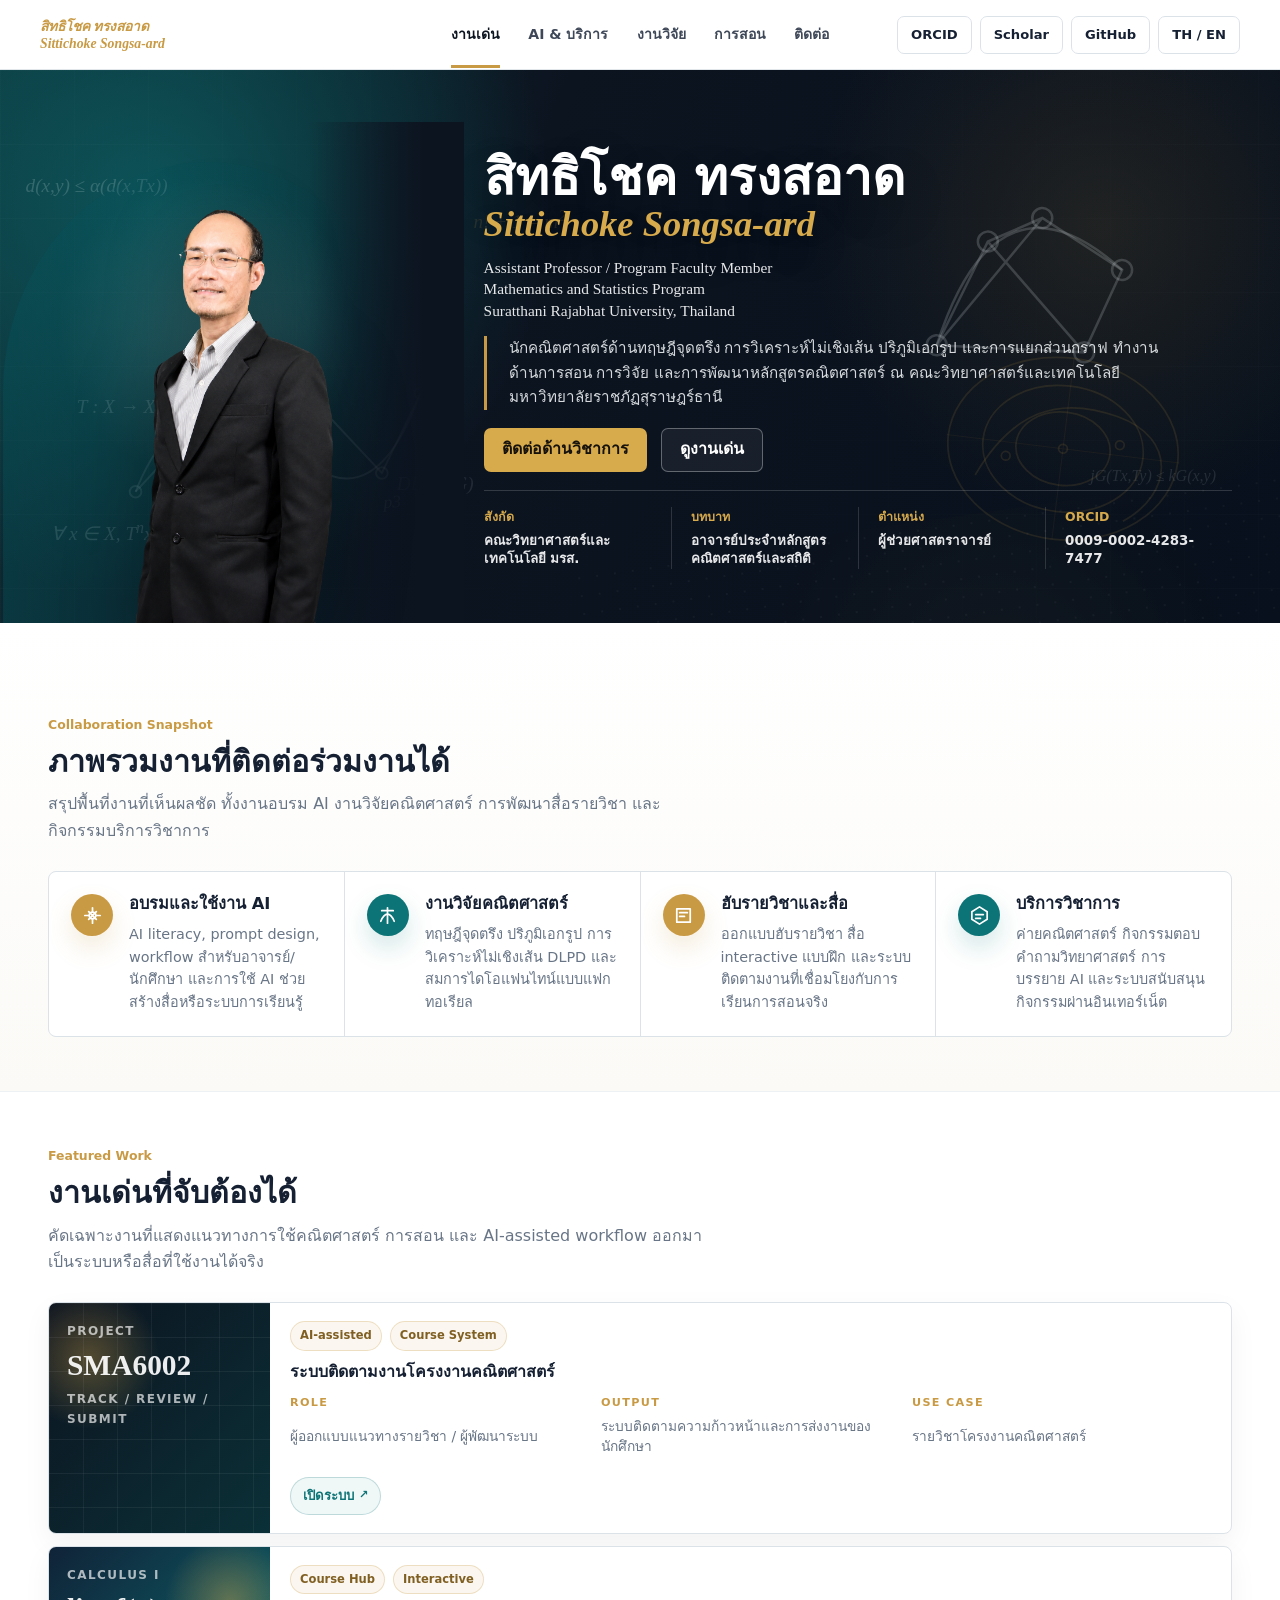
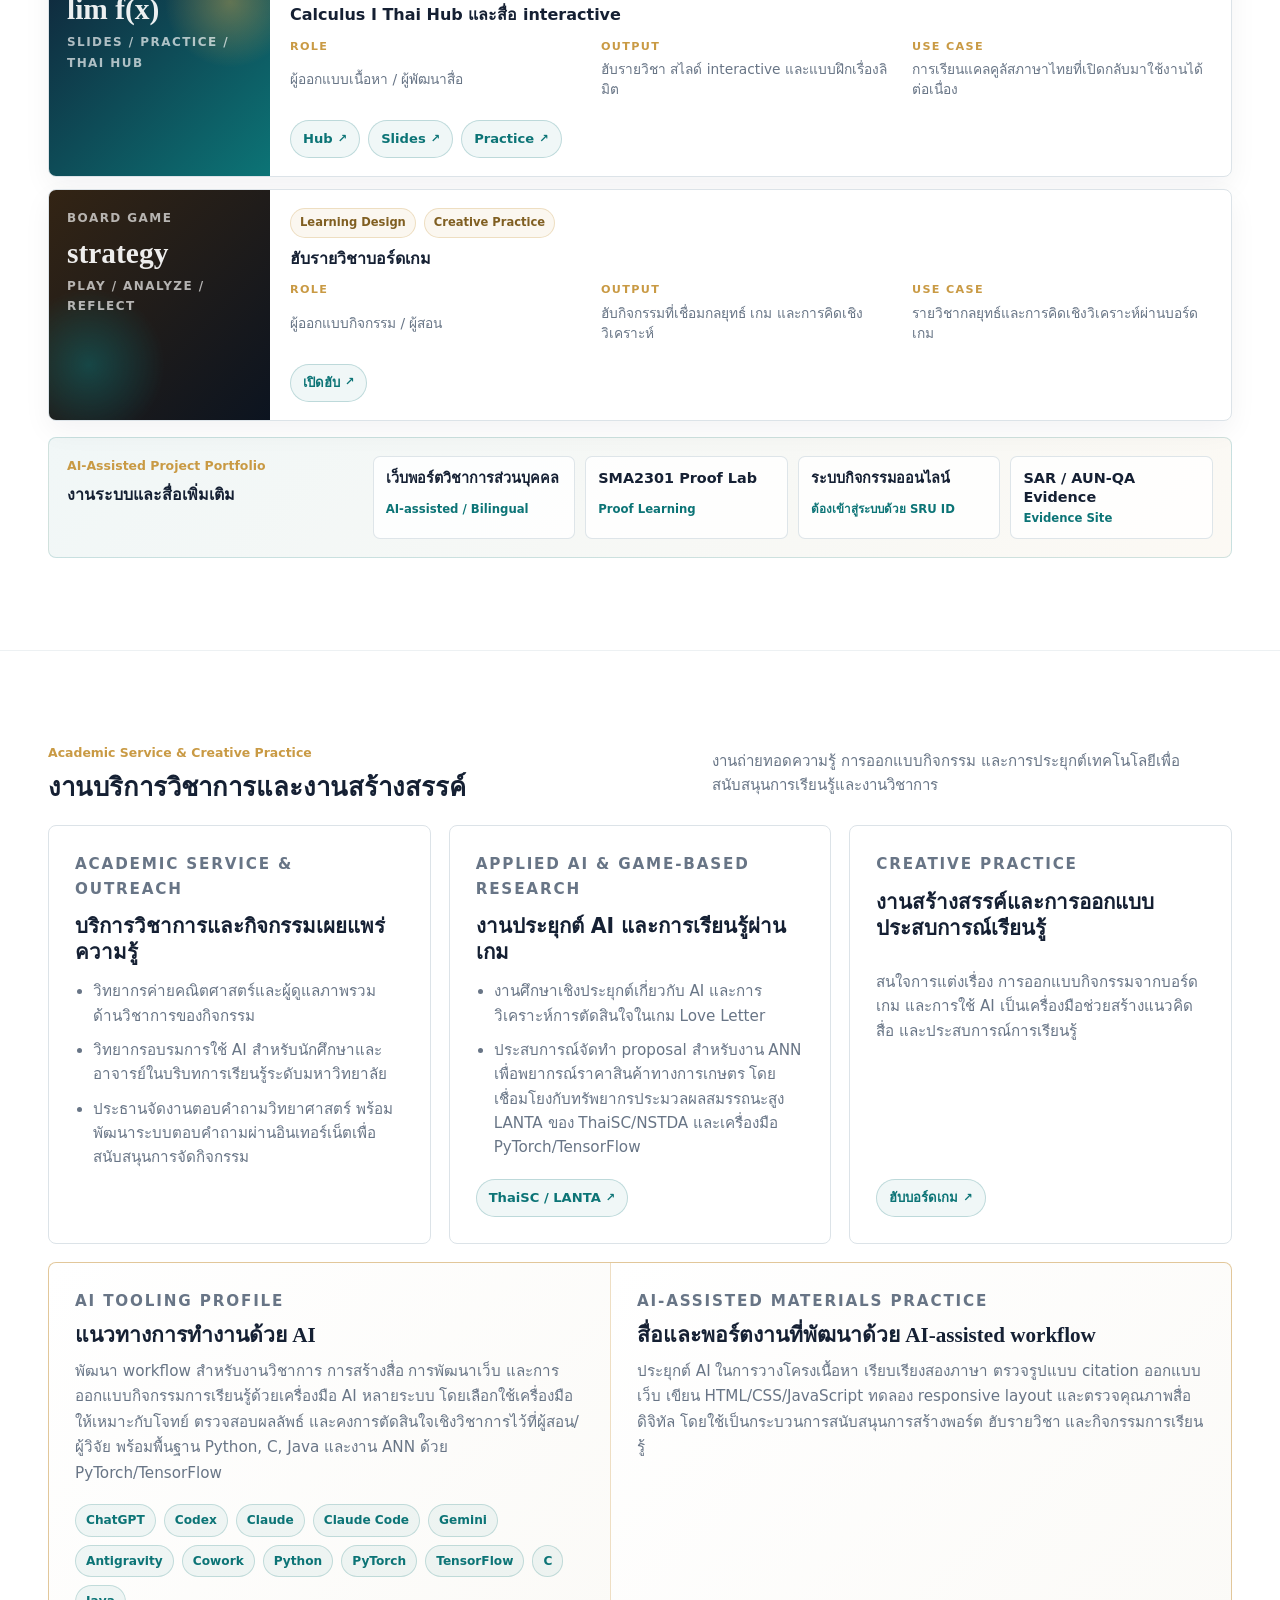
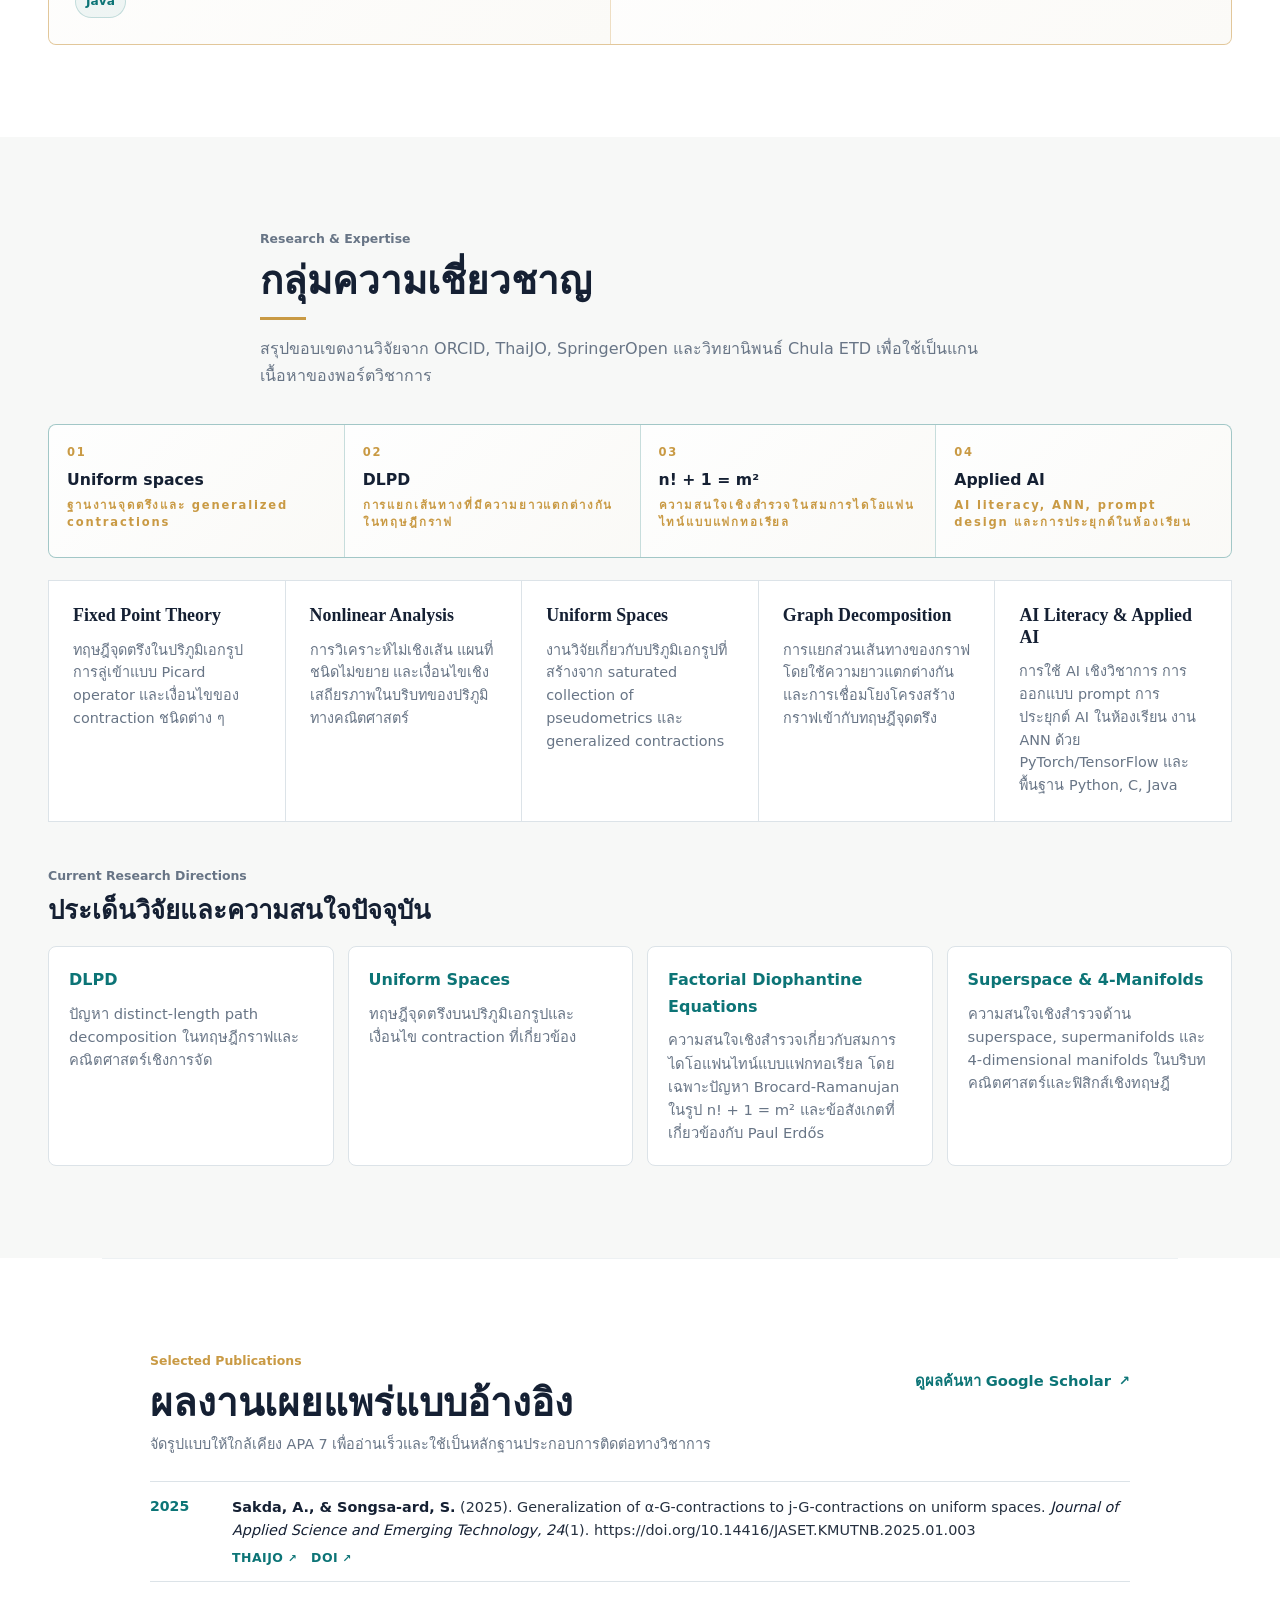
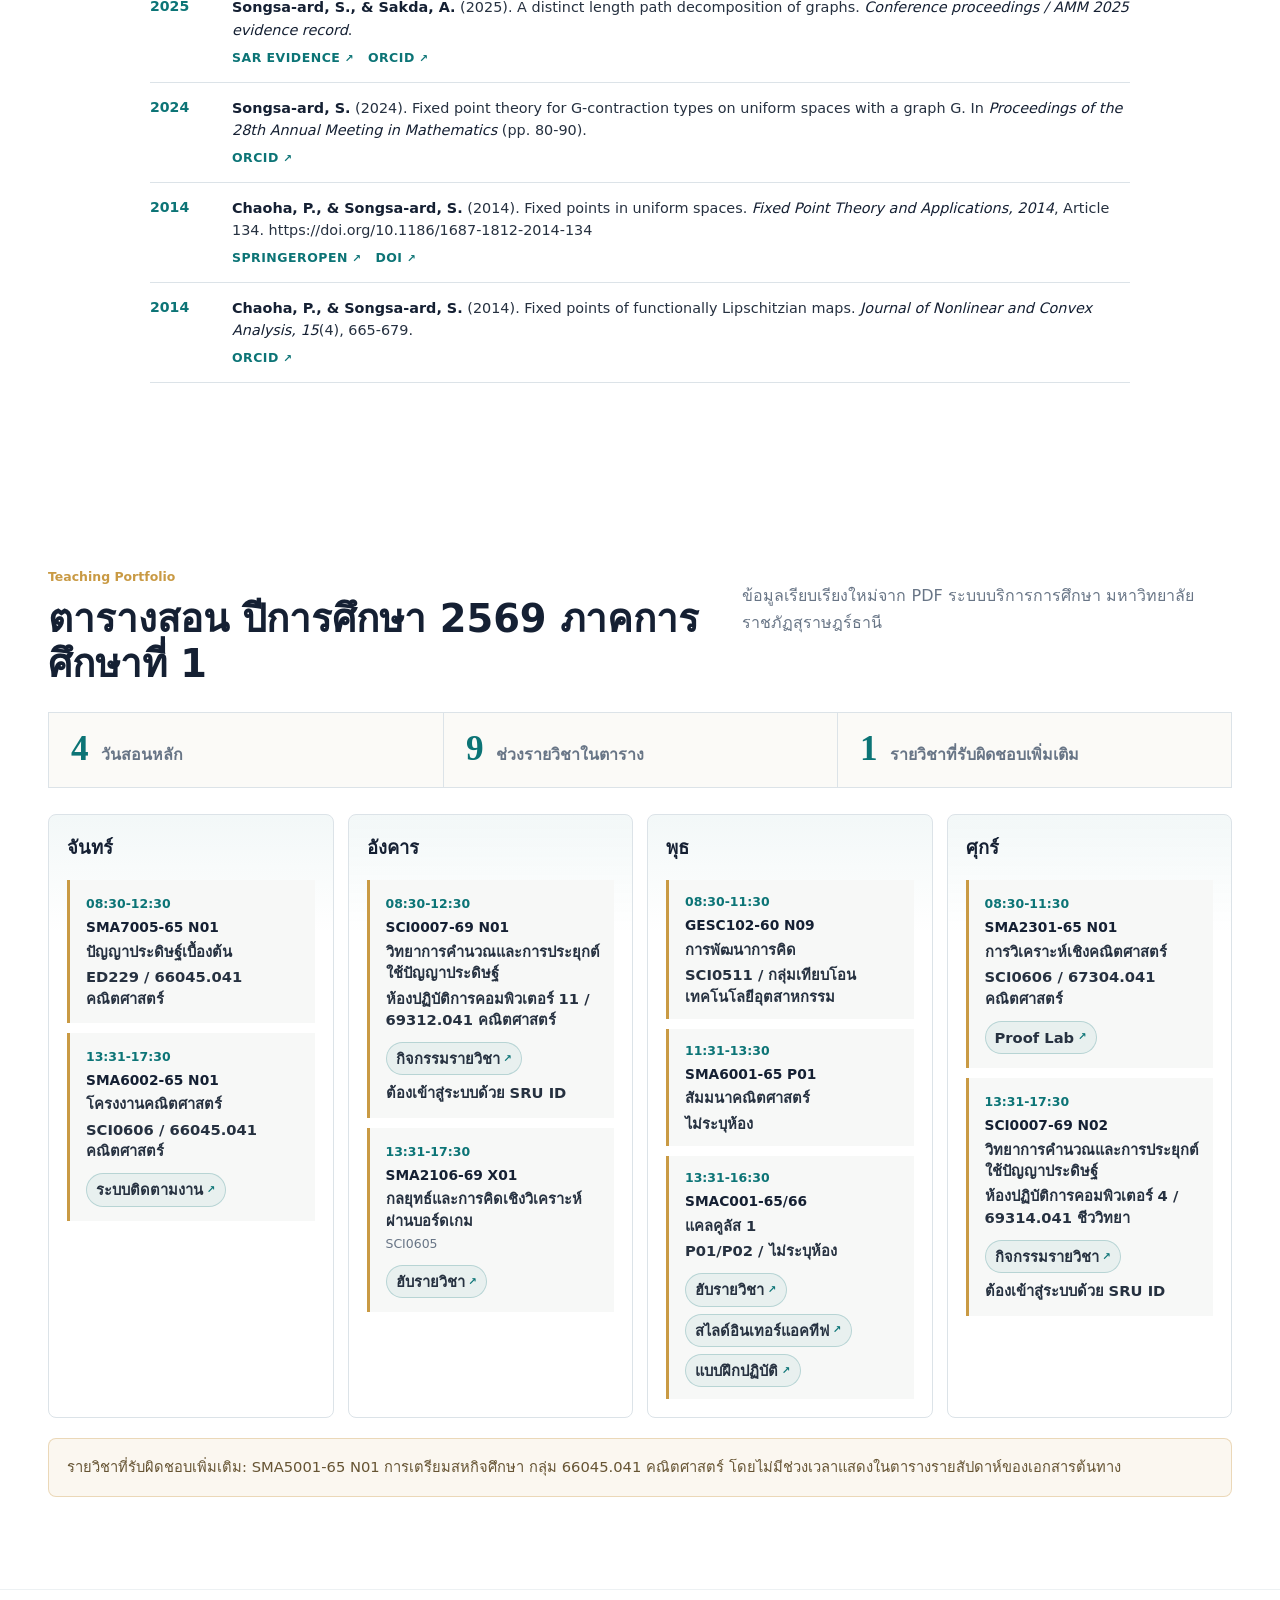
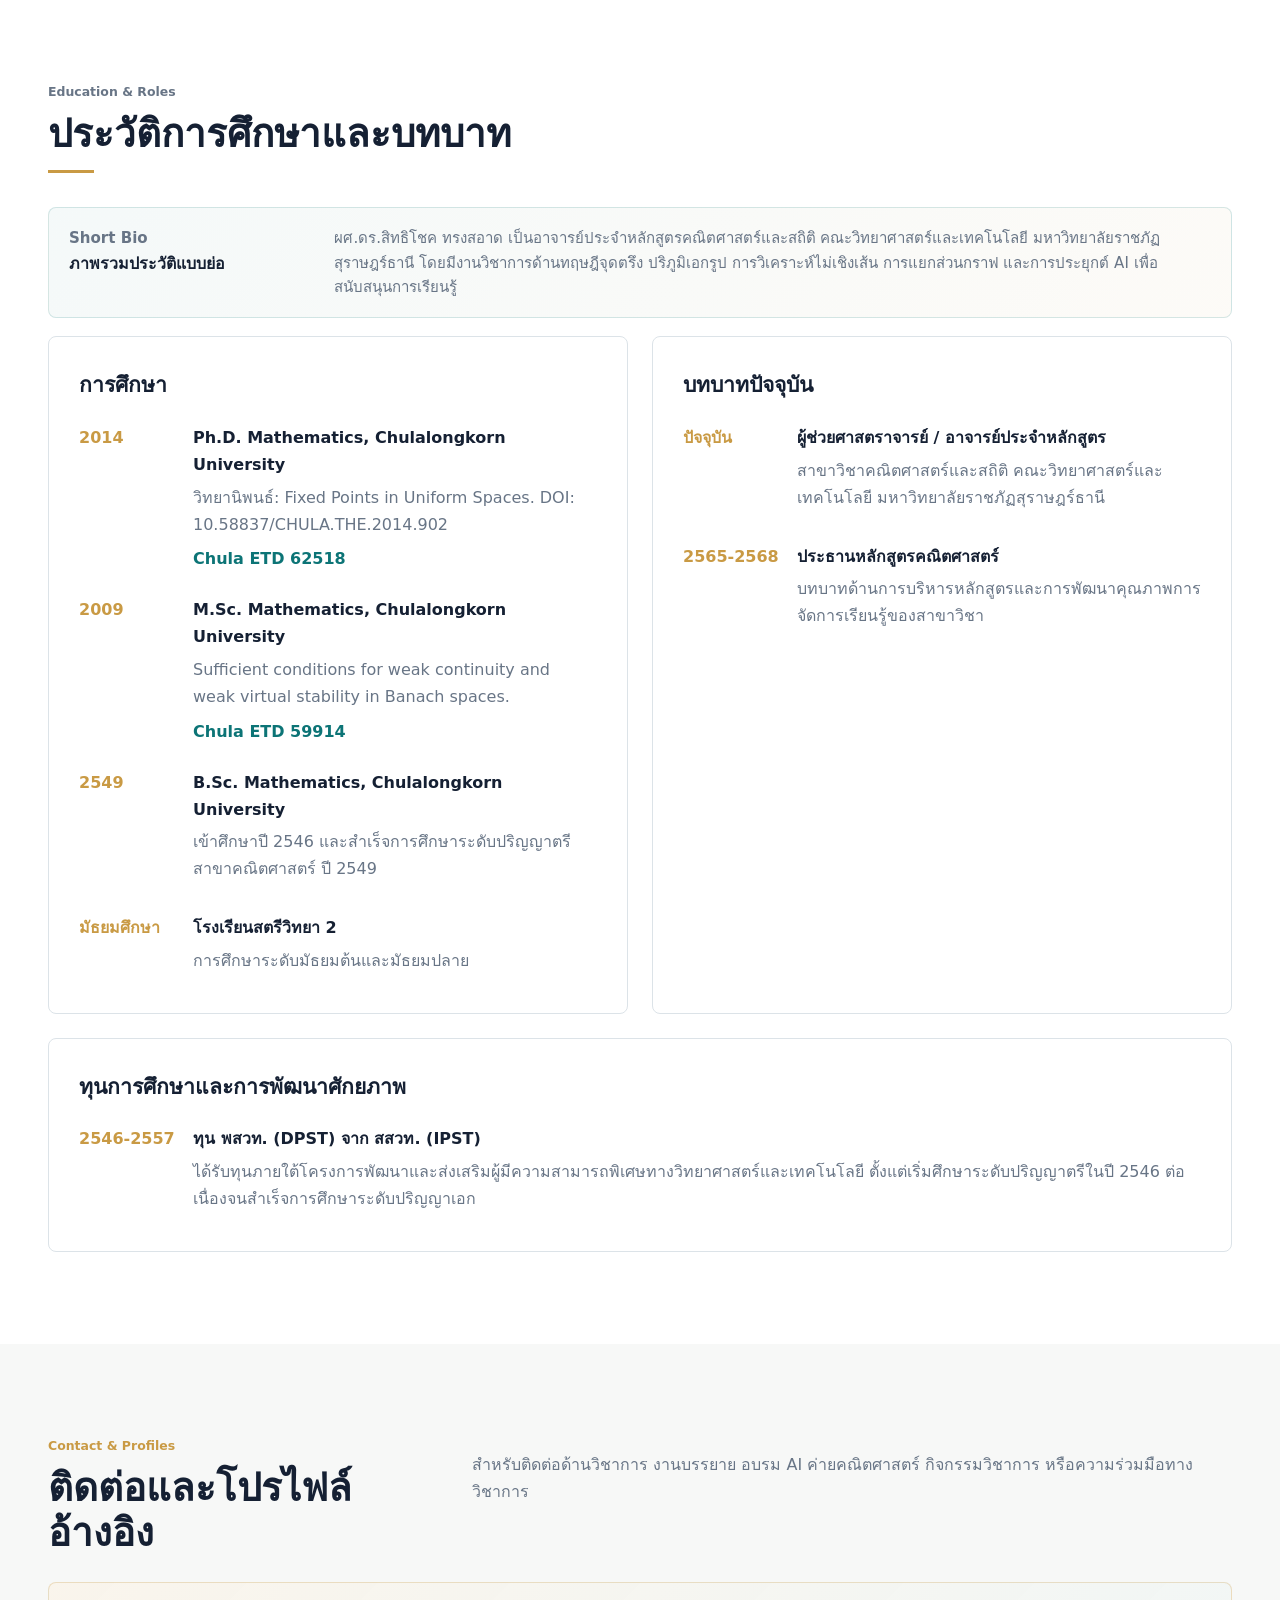
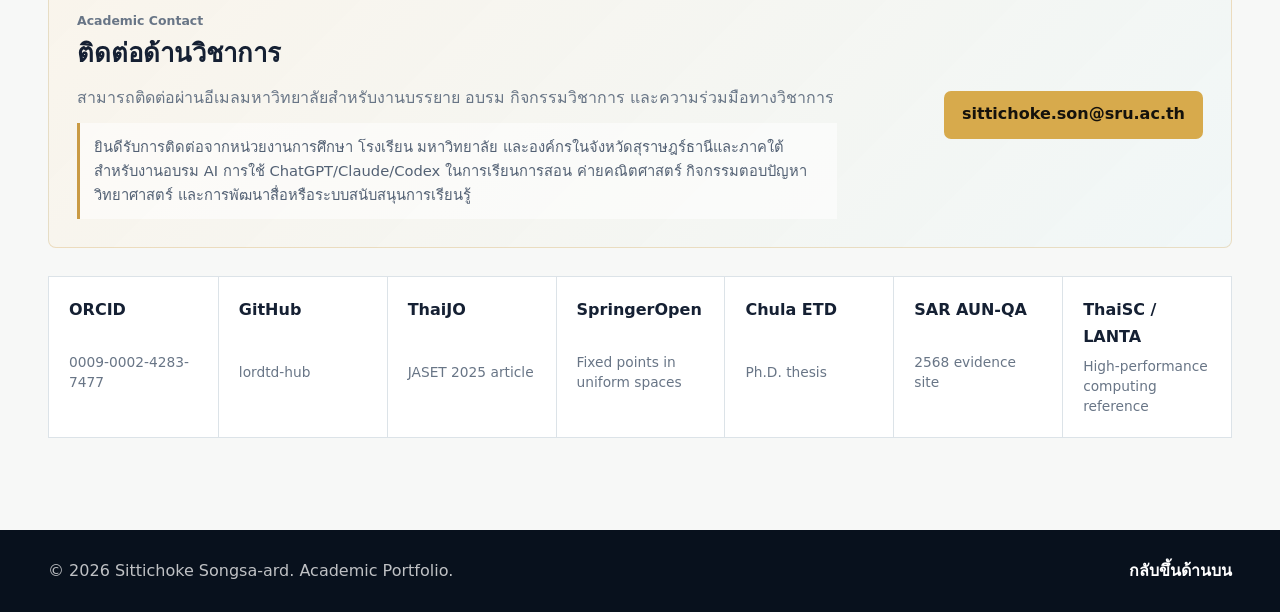
==== index.html @ ffbc4580 "Publish Sittichoke academic portfolio" ====
<!doctype html>
<html lang="th">
  <head>
    <meta charset="utf-8" />
    <meta name="viewport" content="width=device-width, initial-scale=1" />
    <title>สิทธิโชค ทรงสอาด | Sittichoke Songsa-ard</title>
    <meta
      name="description"
      content="Academic Portfolio ของ ผศ.ดร.สิทธิโชค ทรงสอาด / Sittichoke Songsa-ard รวมงานวิจัย การสอน งานบริการวิชาการ อบรม AI ค่ายคณิตศาสตร์ และระบบสื่อการเรียนรู้ในสุราษฎร์ธานีและภาคใต้"
    />
    <meta
      name="keywords"
      content="สิทธิโชค ทรงสอาด, Sittichoke Songsa-ard, สุราษฎร์ธานี, Surat Thani, อบรม AI สุราษฎร์ธานี, วิทยากร AI, ค่ายคณิตศาสตร์, mathematics camp, academic workshop, fixed point theory, graph theory, SRU"
    />
    <meta name="author" content="Sittichoke Songsa-ard" />
    <meta name="robots" content="index, follow, max-image-preview:large" />
    <link rel="canonical" href="https://lordtd-hub.github.io/sittichoke-songsa-ard/" />
    <link rel="sitemap" type="application/xml" href="https://lordtd-hub.github.io/sittichoke-songsa-ard/sitemap.xml" />
    <meta property="og:type" content="profile" />
    <meta property="og:locale" content="th_TH" />
    <meta property="og:site_name" content="Sittichoke Songsa-ard Academic Portfolio" />
    <meta property="og:title" content="สิทธิโชค ทรงสอาด | Sittichoke Songsa-ard" />
    <meta
      property="og:description"
      content="ผลงานวิจัย การสอน งานบริการวิชาการ อบรม AI ค่ายคณิตศาสตร์ และระบบสื่อการเรียนรู้ในสุราษฎร์ธานีและภาคใต้"
    />
    <meta property="og:url" content="https://lordtd-hub.github.io/sittichoke-songsa-ard/" />
    <meta property="og:image" content="https://lordtd-hub.github.io/sittichoke-songsa-ard/assets/sittichoke-songsa-ard-ai-hero-final.png" />
    <meta name="twitter:card" content="summary_large_image" />
    <meta name="twitter:title" content="สิทธิโชค ทรงสอาด | Sittichoke Songsa-ard" />
    <meta
      name="twitter:description"
      content="Academic portfolio for research, teaching, AI workshops, mathematics camps, and academic collaboration in Surat Thani and Southern Thailand."
    />
    <meta name="twitter:image" content="https://lordtd-hub.github.io/sittichoke-songsa-ard/assets/sittichoke-songsa-ard-ai-hero-final.png" />
    <script type="application/ld+json">
      {
        "@context": "https://schema.org",
        "@graph": [
          {
            "@type": "WebSite",
            "@id": "https://lordtd-hub.github.io/sittichoke-songsa-ard/#website",
            "url": "https://lordtd-hub.github.io/sittichoke-songsa-ard/",
            "name": "Sittichoke Songsa-ard Academic Portfolio",
            "inLanguage": ["th", "en"],
            "publisher": {
              "@id": "https://lordtd-hub.github.io/sittichoke-songsa-ard/#person"
            }
          },
          {
            "@type": "ProfilePage",
            "@id": "https://lordtd-hub.github.io/sittichoke-songsa-ard/#profile-page",
            "url": "https://lordtd-hub.github.io/sittichoke-songsa-ard/",
            "name": "สิทธิโชค ทรงสอาด | Sittichoke Songsa-ard",
            "inLanguage": ["th", "en"],
            "mainEntity": {
              "@id": "https://lordtd-hub.github.io/sittichoke-songsa-ard/#person"
            }
          },
          {
            "@type": "Person",
            "@id": "https://lordtd-hub.github.io/sittichoke-songsa-ard/#person",
            "name": "Sittichoke Songsa-ard",
            "alternateName": ["สิทธิโชค ทรงสอาด", "Sittichoke Songsaard"],
            "honorificPrefix": "Asst. Prof. Dr.",
            "jobTitle": "Assistant Professor",
            "email": "mailto:sittichoke.son@sru.ac.th",
            "image": "https://lordtd-hub.github.io/sittichoke-songsa-ard/assets/sittichoke-songsa-ard-ai-hero-final.png",
            "url": "https://lordtd-hub.github.io/sittichoke-songsa-ard/",
            "sameAs": [
              "https://orcid.org/0009-0002-4283-7477",
              "https://github.com/lordtd-hub/",
              "https://scholar.google.com/scholar?q=Sittichoke+Songsa-ard"
            ],
            "worksFor": {
              "@type": "CollegeOrUniversity",
              "name": "Suratthani Rajabhat University",
              "url": "https://www.sru.ac.th/",
              "address": {
                "@type": "PostalAddress",
                "addressLocality": "Surat Thani",
                "addressCountry": "TH"
              }
            },
            "affiliation": {
              "@type": "Organization",
              "name": "Mathematics and Statistics Program, Faculty of Science and Technology, Suratthani Rajabhat University"
            },
            "address": {
              "@type": "PostalAddress",
              "addressLocality": "Surat Thani",
              "addressRegion": "Surat Thani",
              "addressCountry": "TH"
            },
            "areaServed": [
              {
                "@type": "AdministrativeArea",
                "name": "Surat Thani"
              },
              {
                "@type": "AdministrativeArea",
                "name": "Southern Thailand"
              }
            ],
            "knowsAbout": [
              "Fixed point theory",
              "Uniform spaces",
              "Graph theory",
              "Distinct length path decomposition",
              "Artificial intelligence workshops",
              "Prompt engineering",
              "Mathematics education",
              "Board-game-based learning"
            ],
            "makesOffer": [
              {
                "@type": "Offer",
                "itemOffered": {
                  "@id": "https://lordtd-hub.github.io/sittichoke-songsa-ard/#ai-workshop-service"
                }
              },
              {
                "@type": "Offer",
                "itemOffered": {
                  "@id": "https://lordtd-hub.github.io/sittichoke-songsa-ard/#math-outreach-service"
                }
              },
              {
                "@type": "Offer",
                "itemOffered": {
                  "@id": "https://lordtd-hub.github.io/sittichoke-songsa-ard/#learning-system-service"
                }
              }
            ]
          },
          {
            "@type": "Service",
            "@id": "https://lordtd-hub.github.io/sittichoke-songsa-ard/#ai-workshop-service",
            "name": "AI workshops and prompt-design training",
            "serviceType": "AI training and academic workshop",
            "provider": {
              "@id": "https://lordtd-hub.github.io/sittichoke-songsa-ard/#person"
            },
            "areaServed": ["Surat Thani", "Southern Thailand", "Thailand"],
            "availableChannel": {
              "@type": "ServiceChannel",
              "serviceUrl": "https://lordtd-hub.github.io/sittichoke-songsa-ard/#sources",
              "availableLanguage": ["th", "en"]
            }
          },
          {
            "@type": "Service",
            "@id": "https://lordtd-hub.github.io/sittichoke-songsa-ard/#math-outreach-service",
            "name": "Mathematics camps, academic talks, and science quiz activities",
            "serviceType": "Mathematics outreach and academic service",
            "provider": {
              "@id": "https://lordtd-hub.github.io/sittichoke-songsa-ard/#person"
            },
            "areaServed": ["Surat Thani", "Southern Thailand", "Thailand"]
          },
          {
            "@type": "Service",
            "@id": "https://lordtd-hub.github.io/sittichoke-songsa-ard/#learning-system-service",
            "name": "AI-assisted learning materials and course-support systems",
            "serviceType": "Educational technology and learning-material development",
            "provider": {
              "@id": "https://lordtd-hub.github.io/sittichoke-songsa-ard/#person"
            },
            "areaServed": ["Surat Thani", "Southern Thailand", "Thailand"]
          }
        ]
      }
    </script>
    <link rel="stylesheet" href="styles.css" />
    <link rel="icon" href="data:image/svg+xml,%3Csvg xmlns='http://www.w3.org/2000/svg' viewBox='0 0 32 32'%3E%3Crect width='32' height='32' rx='6' fill='%230c1420'/%3E%3Cpath d='M8 21c4-8 12-8 16 0M10 11h12M16 7v18' stroke='%23c99a44' stroke-width='2.4' fill='none' stroke-linecap='round'/%3E%3C/svg%3E" />
  </head>
  <body data-lang="th">
    <header class="site-header" data-elevate>
      <a class="brand" href="#top" aria-label="กลับไปด้านบน">
        <strong><span data-th>สิทธิโชค ทรงสอาด</span><span data-en>Sittichoke Songsa-ard</span></strong>
        <span><span data-th>Sittichoke Songsa-ard</span><span data-en>Academic Portfolio</span></span>
      </a>

      <nav class="main-nav" aria-label="เมนูหลัก">
        <a href="#featured"><span data-th>งานเด่น</span><span data-en>Featured</span></a>
        <a href="#service"><span data-th>AI &amp; บริการ</span><span data-en>AI &amp; Service</span></a>
        <a href="#research"><span data-th>งานวิจัย</span><span data-en>Research</span></a>
        <a href="#teaching"><span data-th>การสอน</span><span data-en>Teaching</span></a>
        <a href="#sources"><span data-th>ติดต่อ</span><span data-en>Contact</span></a>
      </nav>

      <div class="header-actions" aria-label="ลิงก์ภายนอก">
        <a href="https://orcid.org/0009-0002-4283-7477" target="_blank" rel="noreferrer">ORCID</a>
        <a href="https://scholar.google.com/scholar?q=Sittichoke+Songsa-ard" target="_blank" rel="noreferrer">Scholar</a>
        <a href="https://github.com/lordtd-hub/" target="_blank" rel="noreferrer">GitHub</a>
        <button class="language-toggle" type="button" data-lang-toggle aria-label="สลับภาษาเป็นอังกฤษ">
          TH / EN
        </button>
      </div>
    </header>

    <main id="top">
      <section class="hero" aria-label="แนะนำตัว">
        <div class="hero-art" aria-hidden="true">
          <span class="formula formula-a">d(x,y) &le; &alpha;(d(x,Tx))</span>
          <span class="formula formula-b">T : X &rarr; X</span>
          <span class="formula formula-c">&forall; x &in; X, T<sup>n</sup>x &rarr; p</span>
          <span class="formula formula-d">n! + 1 = m<sup>2</sup></span>
          <span class="formula formula-e">jG(Tx,Ty) &le; kG(x,y)</span>
          <span class="formula formula-f">DLPD(G)</span>
          <svg class="graph-mark" viewBox="0 0 240 220" role="img" aria-hidden="true">
            <path d="M43 152 C85 52 138 42 196 105" />
            <circle cx="43" cy="152" r="8" />
            <circle cx="91" cy="73" r="8" />
            <circle cx="136" cy="58" r="8" />
            <circle cx="196" cy="105" r="8" />
            <circle cx="160" cy="168" r="8" />
            <path d="M43 152 L91 73 L136 58 L196 105 L160 168 L43 152 M91 73 L160 168 M136 58 L43 152" />
          </svg>
          <svg class="metric-mark" viewBox="0 0 320 260" role="img" aria-hidden="true">
            <path class="axis" d="M26 130h268M160 26v208" />
            <ellipse cx="160" cy="130" rx="54" ry="42" />
            <ellipse cx="160" cy="130" rx="92" ry="72" />
            <ellipse cx="160" cy="130" rx="132" ry="104" />
            <path d="M64 172 C98 94 148 70 218 86 S291 166 238 204" />
            <circle cx="96" cy="146" r="5" />
            <circle cx="160" cy="130" r="5" />
            <circle cx="224" cy="118" r="5" />
          </svg>
          <svg class="dlpd-mark" viewBox="0 0 360 180" role="img" aria-hidden="true">
            <path d="M32 134 C76 38 142 33 190 92 S286 151 330 48" />
            <path d="M32 134 L96 72 L154 92 L222 52 L286 128 L330 48" />
            <circle cx="32" cy="134" r="6" />
            <circle cx="96" cy="72" r="6" />
            <circle cx="154" cy="92" r="6" />
            <circle cx="222" cy="52" r="6" />
            <circle cx="286" cy="128" r="6" />
            <circle cx="330" cy="48" r="6" />
            <text x="70" y="40">p1</text>
            <text x="172" y="34">p2</text>
            <text x="286" y="164">p3</text>
          </svg>
        </div>

        <div class="hero-inner">
          <figure class="portrait-frame">
            <img
              src="assets/sittichoke-songsa-ard-ai-hero-final.png"
              alt="Portrait of Asst. Prof. Dr. Sittichoke Songsa-ard"
            />
          </figure>

          <div class="hero-copy">
            <h1>
              <span data-th>สิทธิโชค ทรงสอาด</span>
              <span data-en>Sittichoke Songsa-ard</span>
            </h1>
            <p class="english-name"><span data-th>Sittichoke Songsa-ard</span><span data-en>Academic Portfolio</span></p>

            <div class="role-lines">
              <p>Assistant Professor / Program Faculty Member</p>
              <p>Mathematics and Statistics Program</p>
              <p>Suratthani Rajabhat University, Thailand</p>
            </div>

            <p class="hero-lead" data-th>
              นักคณิตศาสตร์ด้านทฤษฎีจุดตรึง การวิเคราะห์ไม่เชิงเส้น ปริภูมิเอกรูป และการแยกส่วนกราฟ
              ทำงานด้านการสอน การวิจัย และการพัฒนาหลักสูตรคณิตศาสตร์ ณ คณะวิทยาศาสตร์และเทคโนโลยี
              มหาวิทยาลัยราชภัฏสุราษฎร์ธานี
            </p>
            <p class="hero-lead" data-en>
              A mathematician working in fixed point theory, nonlinear analysis, uniform spaces,
              and graph decomposition. His academic work spans research, teaching, and curriculum work
              at the Faculty of Science and Technology, Suratthani Rajabhat University.
            </p>

            <div class="hero-actions">
              <a class="button button-primary" href="#sources">
                <span data-th>ติดต่อด้านวิชาการ</span><span data-en>Academic Contact</span>
              </a>
              <a class="button button-secondary" href="#featured">
                <span data-th>ดูงานเด่น</span><span data-en>View Featured Work</span>
              </a>
            </div>

            <dl class="quick-facts">
              <div>
                <dt><span data-th>สังกัด</span><span data-en>Affiliation</span></dt>
                <dd><span data-th>คณะวิทยาศาสตร์และเทคโนโลยี มรส.</span><span data-en>Faculty of Science and Technology, SRU</span></dd>
              </div>
              <div>
                <dt><span data-th>บทบาท</span><span data-en>Role</span></dt>
                <dd><span data-th>อาจารย์ประจำหลักสูตรคณิตศาสตร์และสถิติ</span><span data-en>Program Faculty Member, Mathematics and Statistics</span></dd>
              </div>
              <div>
                <dt><span data-th>ตำแหน่ง</span><span data-en>Position</span></dt>
                <dd><span data-th>ผู้ช่วยศาสตราจารย์</span><span data-en>Assistant Professor</span></dd>
              </div>
              <div>
                <dt>ORCID</dt>
                <dd>0009-0002-4283-7477</dd>
              </div>
            </dl>
          </div>
        </div>
      </section>

      <section class="section collaboration-section" id="featured" aria-label="Collaboration snapshot">
        <div class="section-heading-row">
          <div>
            <p class="section-kicker">Collaboration Snapshot</p>
            <h2><span data-th>ภาพรวมงานที่ติดต่อร่วมงานได้</span><span data-en>Ways to Work Together</span></h2>
          </div>
          <p class="section-note">
            <span data-th>สรุปพื้นที่งานที่เห็นผลชัด ทั้งงานอบรม AI งานวิจัยคณิตศาสตร์ การพัฒนาสื่อรายวิชา และกิจกรรมบริการวิชาการ</span>
            <span data-en>At-a-glance summary of work areas: AI training, mathematical research, course-material development, and academic outreach.</span>
          </p>
        </div>

        <div class="collaboration-grid">
          <article>
            <span class="feature-icon gold" aria-hidden="true">
              <svg viewBox="0 0 24 24"><path d="M12 4v4m0 8v4M4 12h4m8 0h4"/><path d="M8 8l8 8M16 8l-8 8"/><circle cx="12" cy="12" r="3.5"/></svg>
            </span>
            <div>
              <h3><span data-th>อบรมและใช้งาน AI</span><span data-en>AI Workshops</span></h3>
              <p><span data-th>AI literacy, prompt design, workflow สำหรับอาจารย์/นักศึกษา และการใช้ AI ช่วยสร้างสื่อหรือระบบการเรียนรู้</span><span data-en>AI literacy, prompt design, academic workflows, and AI-assisted learning-material development.</span></p>
            </div>
          </article>
          <article>
            <span class="feature-icon" aria-hidden="true">
              <svg viewBox="0 0 24 24"><path d="M5 18c4-10 10-10 14 0"/><path d="M6 7h12M12 4v16"/></svg>
            </span>
            <div>
              <h3><span data-th>งานวิจัยคณิตศาสตร์</span><span data-en>Mathematical Research</span></h3>
              <p><span data-th>ทฤษฎีจุดตรึง ปริภูมิเอกรูป การวิเคราะห์ไม่เชิงเส้น DLPD และสมการไดโอแฟนไทน์แบบแฟกทอเรียล</span><span data-en>Fixed point theory, uniform spaces, nonlinear analysis, DLPD, and factorial Diophantine equations.</span></p>
            </div>
          </article>
          <article>
            <span class="feature-icon gold" aria-hidden="true">
              <svg viewBox="0 0 24 24"><path d="M5 5h14v14H5z"/><path d="M8 9h8M8 13h5"/></svg>
            </span>
            <div>
              <h3><span data-th>ฮับรายวิชาและสื่อ</span><span data-en>Course Hubs</span></h3>
              <p><span data-th>ออกแบบฮับรายวิชา สื่อ interactive แบบฝึก และระบบติดตามงานที่เชื่อมโยงกับการเรียนการสอนจริง</span><span data-en>Course hubs, interactive activities, practice materials, and learning-support systems connected to active teaching.</span></p>
            </div>
          </article>
          <article>
            <span class="feature-icon" aria-hidden="true">
              <svg viewBox="0 0 24 24"><path d="M12 3 4 8v8l8 5 8-5V8l-8-5Z"/><path d="M8 11h8M8 15h5"/></svg>
            </span>
            <div>
              <h3><span data-th>บริการวิชาการ</span><span data-en>Academic Service</span></h3>
              <p><span data-th>ค่ายคณิตศาสตร์ กิจกรรมตอบคำถามวิทยาศาสตร์ การบรรยาย AI และระบบสนับสนุนกิจกรรมผ่านอินเทอร์เน็ต</span><span data-en>Mathematics camps, science quiz activities, AI talks, and internet-based activity systems.</span></p>
            </div>
          </article>
        </div>
      </section>

      <section class="section featured-work-section" aria-label="Featured work">
        <div class="section-heading-row">
          <div>
            <p class="section-kicker">Featured Work</p>
            <h2><span data-th>งานเด่นที่จับต้องได้</span><span data-en>Selected Work With Working Links</span></h2>
          </div>
          <p class="section-note">
            <span data-th>คัดเฉพาะงานที่แสดงแนวทางการใช้คณิตศาสตร์ การสอน และ AI-assisted workflow ออกมาเป็นระบบหรือสื่อที่ใช้งานได้จริง</span>
            <span data-en>Curated examples showing how mathematics, teaching, and AI-assisted workflows become usable systems and learning materials.</span>
          </p>
        </div>

        <div class="featured-work-grid">
          <article class="featured-card system-card">
            <div class="project-visual" aria-hidden="true">
              <span>Project</span>
              <strong>SMA6002</strong>
              <small>track / review / submit</small>
            </div>
            <div class="project-copy">
              <div class="tag-row">
                <span>AI-assisted</span>
                <span>Course System</span>
              </div>
              <h3><span data-th>ระบบติดตามงานโครงงานคณิตศาสตร์</span><span data-en>Mathematics Project Tracking System</span></h3>
              <dl class="project-facts">
                <div><dt>Role</dt><dd><span data-th>ผู้ออกแบบแนวทางรายวิชา / ผู้พัฒนาระบบ</span><span data-en>Course workflow designer / system developer</span></dd></div>
                <div><dt>Output</dt><dd><span data-th>ระบบติดตามความก้าวหน้าและการส่งงานของนักศึกษา</span><span data-en>Progress tracking and submission-support system</span></dd></div>
                <div><dt>Use case</dt><dd><span data-th>รายวิชาโครงงานคณิตศาสตร์</span><span data-en>Mathematics Project course management</span></dd></div>
              </dl>
              <div class="service-actions"><a href="https://system-project-math-sci-sru.vercel.app/" target="_blank" rel="noreferrer"><span data-th>เปิดระบบ</span><span data-en>Open System</span></a></div>
            </div>
          </article>

          <article class="featured-card calculus-card">
            <div class="project-visual" aria-hidden="true">
              <span>Calculus I</span>
              <strong>lim f(x)</strong>
              <small>slides / practice / Thai hub</small>
            </div>
            <div class="project-copy">
              <div class="tag-row">
                <span>Course Hub</span>
                <span>Interactive</span>
              </div>
              <h3><span data-th>Calculus I Thai Hub และสื่อ interactive</span><span data-en>Calculus I Thai Hub and Interactive Materials</span></h3>
              <dl class="project-facts">
                <div><dt>Role</dt><dd><span data-th>ผู้ออกแบบเนื้อหา / ผู้พัฒนาสื่อ</span><span data-en>Content designer / material developer</span></dd></div>
                <div><dt>Output</dt><dd><span data-th>ฮับรายวิชา สไลด์ interactive และแบบฝึกเรื่องลิมิต</span><span data-en>Course hub, interactive slides, and limit-practice activities</span></dd></div>
                <div><dt>Use case</dt><dd><span data-th>การเรียนแคลคูลัสภาษาไทยที่เปิดกลับมาใช้งานได้ต่อเนื่อง</span><span data-en>Reusable Thai-language Calculus I learning materials</span></dd></div>
              </dl>
              <div class="service-actions">
                <a href="https://lordtd-hub.github.io/calculus1-thai/" target="_blank" rel="noreferrer">Hub</a>
                <a href="https://lordtd-hub.github.io/calculus1-thai/content/limits/interactive/week-02-03-limit-continuity-sbra-slides.html" target="_blank" rel="noreferrer">Slides</a>
                <a href="https://lordtd-hub.github.io/calculus1-thai/content/limits/sbra/week-02-03-limit-continuity-sbra-practice.html" target="_blank" rel="noreferrer">Practice</a>
              </div>
            </div>
          </article>

          <article class="featured-card board-card">
            <div class="project-visual" aria-hidden="true">
              <span>Board Game</span>
              <strong>strategy</strong>
              <small>play / analyze / reflect</small>
            </div>
            <div class="project-copy">
              <div class="tag-row">
                <span>Learning Design</span>
                <span>Creative Practice</span>
              </div>
              <h3><span data-th>ฮับรายวิชาบอร์ดเกม</span><span data-en>Board Game Course Hub</span></h3>
              <dl class="project-facts">
                <div><dt>Role</dt><dd><span data-th>ผู้ออกแบบกิจกรรม / ผู้สอน</span><span data-en>Activity designer / instructor</span></dd></div>
                <div><dt>Output</dt><dd><span data-th>ฮับกิจกรรมที่เชื่อมกลยุทธ์ เกม และการคิดเชิงวิเคราะห์</span><span data-en>Activity hub connecting strategy, play, and analytical thinking</span></dd></div>
                <div><dt>Use case</dt><dd><span data-th>รายวิชากลยุทธ์และการคิดเชิงวิเคราะห์ผ่านบอร์ดเกม</span><span data-en>Strategy and analytical thinking through board games</span></dd></div>
              </dl>
              <div class="service-actions"><a href="https://lordtd-hub.github.io/board-game-course/" target="_blank" rel="noreferrer"><span data-th>เปิดฮับ</span><span data-en>Open Hub</span></a></div>
            </div>
          </article>
        </div>

        <div class="compact-project-panel">
          <div>
            <p class="section-kicker">AI-Assisted Project Portfolio</p>
            <h3><span data-th>งานระบบและสื่อเพิ่มเติม</span><span data-en>Additional Systems and Materials</span></h3>
          </div>
          <div class="compact-project-list">
            <a href="#top"><strong><span data-th>เว็บพอร์ตวิชาการส่วนบุคคล</span><span data-en>Personal Academic Portfolio</span></strong><small>AI-assisted / Bilingual</small></a>
            <a href="https://lordtd-hub.github.io/sma2301-proof-lab/" target="_blank" rel="noreferrer"><strong>SMA2301 Proof Lab</strong><small>Proof Learning</small></a>
            <a href="https://script.google.com/a/macros/sru.ac.th/s/AKfycbyavgiyv1043sW00eJKFgqQvz5poA5U52pEG9iO0PKB-6pKWuCENZ83My46Ia_GMd9IgQ/exec" target="_blank" rel="noreferrer"><strong><span data-th>ระบบกิจกรรมออนไลน์</span><span data-en>Activity Response System</span></strong><small><span data-th>ต้องเข้าสู่ระบบด้วย SRU ID</span><span data-en>Requires SRU ID sign-in</span></small></a>
            <a href="https://sar-aunqa-2568-vercel-page.vercel.app/" target="_blank" rel="noreferrer"><strong>SAR / AUN-QA Evidence</strong><small>Evidence Site</small></a>
          </div>
        </div>
      </section>

      <section class="section publication-section" aria-label="Selected publications">
        <div class="publication-panel" id="publications">
          <div class="section-heading-row">
            <div>
              <p class="section-kicker">Selected Publications</p>
              <h2><span data-th>ผลงานเผยแพร่แบบอ้างอิง</span><span data-en>Selected Publications in Citation Format</span></h2>
              <p class="publication-note">
                <span data-th>จัดรูปแบบให้ใกล้เคียง APA 7 เพื่ออ่านเร็วและใช้เป็นหลักฐานประกอบการติดต่อทางวิชาการ</span>
                <span data-en>Formatted in an APA 7-inspired style for quick scanning and academic reference.</span>
              </p>
            </div>
            <a
              class="text-link"
              href="https://scholar.google.com/scholar?q=Sittichoke+Songsa-ard"
              target="_blank"
              rel="noreferrer"
            >
              <span data-th>ดูผลค้นหา Google Scholar</span><span data-en>View Google Scholar Search</span>
            </a>
          </div>

          <div class="publication-table citation-list" role="list" aria-label="Academic publications">
            <article class="pub-row citation-item" role="listitem">
              <span class="year" role="cell">2025</span>
              <div class="citation-body">
                <p><strong>Sakda, A., &amp; Songsa-ard, S.</strong> (2025). Generalization of &alpha;-G-contractions to j-G-contractions on uniform spaces. <em>Journal of Applied Science and Emerging Technology, 24</em>(1). https://doi.org/10.14416/JASET.KMUTNB.2025.01.003</p>
                <div class="citation-links">
                  <a href="https://ph01.tci-thaijo.org/index.php/JASCI/article/view/260436" target="_blank" rel="noreferrer">ThaiJO</a>
                  <a href="https://doi.org/10.14416/JASET.KMUTNB.2025.01.003" target="_blank" rel="noreferrer">DOI</a>
                </div>
              </div>
            </article>
            <article class="pub-row citation-item" role="listitem">
              <span class="year" role="cell">2025</span>
              <div class="citation-body">
                <p><strong>Songsa-ard, S., &amp; Sakda, A.</strong> (2025). A distinct length path decomposition of graphs. <em>Conference proceedings / AMM 2025 evidence record</em>.</p>
                <div class="citation-links">
                  <a href="https://sar-aunqa-2568-vercel-page.vercel.app/" target="_blank" rel="noreferrer">SAR Evidence</a>
                  <a href="https://orcid.org/0009-0002-4283-7477" target="_blank" rel="noreferrer">ORCID</a>
                </div>
              </div>
            </article>
            <article class="pub-row citation-item" role="listitem">
              <span class="year" role="cell">2024</span>
              <div class="citation-body">
                <p><strong>Songsa-ard, S.</strong> (2024). Fixed point theory for G-contraction types on uniform spaces with a graph G. In <em>Proceedings of the 28th Annual Meeting in Mathematics</em> (pp. 80-90).</p>
                <div class="citation-links">
                  <a href="https://orcid.org/0009-0002-4283-7477" target="_blank" rel="noreferrer">ORCID</a>
                </div>
              </div>
            </article>
            <article class="pub-row citation-item" role="listitem">
              <span class="year" role="cell">2014</span>
              <div class="citation-body">
                <p><strong>Chaoha, P., &amp; Songsa-ard, S.</strong> (2014). Fixed points in uniform spaces. <em>Fixed Point Theory and Applications, 2014</em>, Article 134. https://doi.org/10.1186/1687-1812-2014-134</p>
                <div class="citation-links">
                  <a href="https://fixedpointtheoryandalgorithms.springeropen.com/articles/10.1186/1687-1812-2014-134" target="_blank" rel="noreferrer">SpringerOpen</a>
                  <a href="https://doi.org/10.1186/1687-1812-2014-134" target="_blank" rel="noreferrer">DOI</a>
                </div>
              </div>
            </article>
            <article class="pub-row citation-item" role="listitem">
              <span class="year" role="cell">2014</span>
              <div class="citation-body">
                <p><strong>Chaoha, P., &amp; Songsa-ard, S.</strong> (2014). Fixed points of functionally Lipschitzian maps. <em>Journal of Nonlinear and Convex Analysis, 15</em>(4), 665-679.</p>
                <div class="citation-links">
                  <a href="https://orcid.org/0009-0002-4283-7477" target="_blank" rel="noreferrer">ORCID</a>
                </div>
              </div>
            </article>
          </div>
        </div>
      </section>

      <section class="section research-section" id="research">
        <div class="section-heading">
          <p class="section-kicker">Research & Expertise</p>
          <h2><span data-th>กลุ่มความเชี่ยวชาญ</span><span data-en>Areas of Expertise</span></h2>
          <p>
            <span data-th>สรุปขอบเขตงานวิจัยจาก ORCID, ThaiJO, SpringerOpen และวิทยานิพนธ์ Chula ETD เพื่อใช้เป็นแกนเนื้อหาของพอร์ตวิชาการ</span>
            <span data-en>Research areas are summarized from ORCID, ThaiJO, SpringerOpen, and Chula ETD records as the evidence base for this academic portfolio.</span>
          </p>
        </div>

        <div class="research-snapshot" aria-label="Research snapshot">
          <article>
            <span>01</span>
            <strong>Uniform spaces</strong>
            <p><span data-th>ฐานงานจุดตรึงและ generalized contractions</span><span data-en>Fixed point results and generalized contractions.</span></p>
          </article>
          <article>
            <span>02</span>
            <strong>DLPD</strong>
            <p><span data-th>การแยกเส้นทางที่มีความยาวแตกต่างกันในทฤษฎีกราฟ</span><span data-en>Distinct-length path decomposition in graph theory.</span></p>
          </article>
          <article>
            <span>03</span>
            <strong>n! + 1 = m²</strong>
            <p><span data-th>ความสนใจเชิงสำรวจในสมการไดโอแฟนไทน์แบบแฟกทอเรียล</span><span data-en>Exploratory interest in factorial Diophantine equations.</span></p>
          </article>
          <article>
            <span>04</span>
            <strong>Applied AI</strong>
            <p><span data-th>AI literacy, ANN, prompt design และการประยุกต์ในห้องเรียน</span><span data-en>AI literacy, ANN, prompt design, and classroom applications.</span></p>
          </article>
        </div>

        <div class="expertise-grid">
          <article>
            <h3>Fixed Point Theory</h3>
            <p><span data-th>ทฤษฎีจุดตรึงในปริภูมิเอกรูป การลู่เข้าแบบ Picard operator และเงื่อนไขของ contraction ชนิดต่าง ๆ</span><span data-en>Fixed point results in uniform spaces, Picard operator convergence, and generalized contraction conditions.</span></p>
          </article>
          <article>
            <h3>Nonlinear Analysis</h3>
            <p><span data-th>การวิเคราะห์ไม่เชิงเส้น แผนที่ชนิดไม่ขยาย และเงื่อนไขเชิงเสถียรภาพในบริบทของปริภูมิทางคณิตศาสตร์</span><span data-en>Nonlinear analysis, nonexpansive-type mappings, and stability conditions in mathematical settings.</span></p>
          </article>
          <article>
            <h3>Uniform Spaces</h3>
            <p><span data-th>งานวิจัยเกี่ยวกับปริภูมิเอกรูปที่สร้างจาก saturated collection of pseudometrics และ generalized contractions</span><span data-en>Uniform spaces generated by saturated collections of pseudometrics, with emphasis on generalized contractions.</span></p>
          </article>
          <article>
            <h3>Graph Decomposition</h3>
            <p><span data-th>การแยกส่วนเส้นทางของกราฟโดยใช้ความยาวแตกต่างกัน และการเชื่อมโยงโครงสร้างกราฟเข้ากับทฤษฎีจุดตรึง</span><span data-en>Distinct length path decomposition of graphs and structural links between graph theory and fixed point methods.</span></p>
          </article>
          <article>
            <h3>AI Literacy &amp; Applied AI</h3>
            <p><span data-th>การใช้ AI เชิงวิชาการ การออกแบบ prompt การประยุกต์ AI ในห้องเรียน งาน ANN ด้วย PyTorch/TensorFlow และพื้นฐาน Python, C, Java</span><span data-en>Academic AI use, prompt design, classroom applications, ANN work with PyTorch/TensorFlow, and working knowledge of Python, C, and Java.</span></p>
          </article>
        </div>

        <div class="research-directions">
          <div class="section-heading compact-heading">
            <p class="section-kicker">Current Research Directions</p>
            <h3><span data-th>ประเด็นวิจัยและความสนใจปัจจุบัน</span><span data-en>Current Research Directions</span></h3>
          </div>
          <div class="direction-list">
            <article>
              <strong>DLPD</strong>
              <p><span data-th>ปัญหา distinct-length path decomposition ในทฤษฎีกราฟและคณิตศาสตร์เชิงการจัด</span><span data-en>Distinct-length path decomposition problems in graph theory and combinatorics.</span></p>
            </article>
            <article>
              <strong>Uniform Spaces</strong>
              <p><span data-th>ทฤษฎีจุดตรึงบนปริภูมิเอกรูปและเงื่อนไข contraction ที่เกี่ยวข้อง</span><span data-en>Fixed point theory on uniform spaces and related contraction conditions.</span></p>
            </article>
            <article>
              <strong>Factorial Diophantine Equations</strong>
              <p><span data-th>ความสนใจเชิงสำรวจเกี่ยวกับสมการไดโอแฟนไทน์แบบแฟกทอเรียล โดยเฉพาะปัญหา Brocard-Ramanujan ในรูป n! + 1 = m² และข้อสังเกตที่เกี่ยวข้องกับ Paul Erdős</span><span data-en>Exploratory interest in factorial Diophantine equations, especially the Brocard-Ramanujan problem n! + 1 = m² and related observations attributed to Paul Erdős.</span></p>
            </article>
            <article>
              <strong>Superspace &amp; 4-Manifolds</strong>
              <p><span data-th>ความสนใจเชิงสำรวจด้าน superspace, supermanifolds และ 4-dimensional manifolds ในบริบทคณิตศาสตร์และฟิสิกส์เชิงทฤษฎี</span><span data-en>Exploratory interest in superspace, supermanifolds, and 4-dimensional manifolds in mathematical and theoretical-physics contexts.</span></p>
            </article>
          </div>
        </div>
      </section>

      <section class="section service-section" id="service">
        <div class="section-heading-row">
          <div>
            <p class="section-kicker">Academic Service & Creative Practice</p>
            <h2><span data-th>งานบริการวิชาการและงานสร้างสรรค์</span><span data-en>Academic Service & Creative Practice</span></h2>
          </div>
          <p class="section-note"><span data-th>งานถ่ายทอดความรู้ การออกแบบกิจกรรม และการประยุกต์เทคโนโลยีเพื่อสนับสนุนการเรียนรู้และงานวิชาการ</span><span data-en>Knowledge-sharing, activity design, and technology applications that support learning and academic work.</span></p>
        </div>

        <div class="service-grid">
          <article>
            <p class="service-label">Academic Service & Outreach</p>
            <h3><span data-th>บริการวิชาการและกิจกรรมเผยแพร่ความรู้</span><span data-en>Academic Service and Outreach</span></h3>
            <ul>
              <li><span data-th>วิทยากรค่ายคณิตศาสตร์และผู้ดูแลภาพรวมด้านวิชาการของกิจกรรม</span><span data-en>Mathematics camp speaker with responsibility for academic activity design.</span></li>
              <li><span data-th>วิทยากรอบรมการใช้ AI สำหรับนักศึกษาและอาจารย์ในบริบทการเรียนรู้ระดับมหาวิทยาลัย</span><span data-en>AI training speaker for students and university instructors in higher-education learning contexts.</span></li>
              <li><span data-th>ประธานจัดงานตอบคำถามวิทยาศาสตร์ พร้อมพัฒนาระบบตอบคำถามผ่านอินเทอร์เน็ตเพื่อสนับสนุนการจัดกิจกรรม</span><span data-en>Science quiz chair with experience developing an internet-based response system for event operations.</span></li>
            </ul>
          </article>

          <article>
            <p class="service-label">Applied AI & Game-Based Research</p>
            <h3><span data-th>งานประยุกต์ AI และการเรียนรู้ผ่านเกม</span><span data-en>Applied AI and Game-Based Research</span></h3>
            <ul>
              <li><span data-th>งานศึกษาเชิงประยุกต์เกี่ยวกับ AI และการวิเคราะห์การตัดสินใจในเกม Love Letter</span><span data-en>Applied study of AI-supported decision analysis in the card game Love Letter.</span></li>
              <li><span data-th>ประสบการณ์จัดทำ proposal สำหรับงาน ANN เพื่อพยากรณ์ราคาสินค้าทางการเกษตร โดยเชื่อมโยงกับทรัพยากรประมวลผลสมรรถนะสูง LANTA ของ ThaiSC/NSTDA และเครื่องมือ PyTorch/TensorFlow</span><span data-en>Experience preparing an ANN-based agricultural price forecasting proposal connected to ThaiSC/NSTDA's LANTA high-performance computing resource and PyTorch/TensorFlow workflows.</span></li>
            </ul>
            <div class="service-actions">
              <a href="https://thaisc.io/" target="_blank" rel="noreferrer">ThaiSC / LANTA</a>
            </div>
          </article>

          <article>
            <p class="service-label">Creative Practice</p>
            <h3><span data-th>งานสร้างสรรค์และการออกแบบประสบการณ์เรียนรู้</span><span data-en>Creative Practice and Learning Design</span></h3>
            <p><span data-th>สนใจการแต่งเรื่อง การออกแบบกิจกรรมจากบอร์ดเกม และการใช้ AI เป็นเครื่องมือช่วยสร้างแนวคิด สื่อ และประสบการณ์การเรียนรู้</span><span data-en>Explores storytelling, board-game-based activity design, and AI-assisted creative workflows for developing ideas, learning media, and classroom experiences.</span></p>
            <div class="service-actions">
              <a href="https://lordtd-hub.github.io/board-game-course/" target="_blank" rel="noreferrer"><span data-th>ฮับบอร์ดเกม</span><span data-en>Board Game Hub</span></a>
            </div>
          </article>
        </div>

        <div class="ai-profile-panel">
          <div>
            <p class="service-label">AI Tooling Profile</p>
            <h3><span data-th>แนวทางการทำงานด้วย AI</span><span data-en>AI-Assisted Work Profile</span></h3>
            <p>
              <span data-th>พัฒนา workflow สำหรับงานวิชาการ การสร้างสื่อ การพัฒนาเว็บ และการออกแบบกิจกรรมการเรียนรู้ด้วยเครื่องมือ AI หลายระบบ โดยเลือกใช้เครื่องมือให้เหมาะกับโจทย์ ตรวจสอบผลลัพธ์ และคงการตัดสินใจเชิงวิชาการไว้ที่ผู้สอน/ผู้วิจัย พร้อมพื้นฐาน Python, C, Java และงาน ANN ด้วย PyTorch/TensorFlow</span>
              <span data-en>Develops AI-assisted workflows for academic work, learning media, web development, and activity design by selecting tools for the task, reviewing outputs, and retaining academic judgment with the instructor/researcher. The technical stack includes Python, C, Java, and ANN work with PyTorch/TensorFlow.</span>
            </p>
            <ul class="ai-chip-list" aria-label="AI tools and programming stack">
              <li>ChatGPT</li>
              <li>Codex</li>
              <li>Claude</li>
              <li>Claude Code</li>
              <li>Gemini</li>
              <li>Antigravity</li>
              <li>Cowork</li>
              <li>Python</li>
              <li>PyTorch</li>
              <li>TensorFlow</li>
              <li>C</li>
              <li>Java</li>
            </ul>
          </div>
          <div>
            <p class="service-label">AI-Assisted Materials Practice</p>
            <h3><span data-th>สื่อและพอร์ตงานที่พัฒนาด้วย AI-assisted workflow</span><span data-en>Learning Materials and Portfolio Workflows</span></h3>
            <p>
              <span data-th>ประยุกต์ AI ในการวางโครงเนื้อหา เรียบเรียงสองภาษา ตรวจรูปแบบ citation ออกแบบเว็บ เขียน HTML/CSS/JavaScript ทดลอง responsive layout และตรวจคุณภาพสื่อดิจิทัล โดยใช้เป็นกระบวนการสนับสนุนการสร้างพอร์ต ฮับรายวิชา และกิจกรรมการเรียนรู้</span>
              <span data-en>Applies AI to content structuring, bilingual drafting, citation-format review, web design, HTML/CSS/JavaScript implementation, responsive layout iteration, and digital-material QA as part of portfolio, course-hub, and learning-activity development.</span>
            </p>
          </div>
        </div>

      </section>

      <section class="section teaching-section" id="teaching">
        <div class="section-heading-row">
          <div>
            <p class="section-kicker">Teaching Portfolio</p>
            <h2><span data-th>ตารางสอน ปีการศึกษา 2569 ภาคการศึกษาที่ 1</span><span data-en>Teaching Schedule, Semester 1, Academic Year 2026 (B.E. 2569)</span></h2>
          </div>
          <p class="section-note">
            <span data-th>ข้อมูลเรียบเรียงใหม่จาก PDF ระบบบริการการศึกษา มหาวิทยาลัยราชภัฏสุราษฎร์ธานี</span>
            <span data-en>Compiled and reformatted from the Suratthani Rajabhat University Academic Services System PDF.</span>
          </p>
        </div>

        <div class="teaching-summary" aria-label="Teaching summary">
          <div>
            <strong>4</strong>
            <span><span data-th>วันสอนหลัก</span><span data-en>Main teaching days</span></span>
          </div>
          <div>
            <strong>9</strong>
            <span><span data-th>ช่วงรายวิชาในตาราง</span><span data-en>Scheduled course blocks</span></span>
          </div>
          <div>
            <strong>1</strong>
              <span><span data-th>รายวิชาที่รับผิดชอบเพิ่มเติม</span><span data-en>Additional course assignment</span></span>
          </div>
        </div>

        <div class="weekly-board">
          <article class="day-column">
            <h3><span data-th>จันทร์</span><span data-en>Monday</span></h3>
            <div class="course-block">
              <time>08:30-12:30</time>
              <strong>SMA7005-65 N01</strong>
              <span><span data-th>ปัญญาประดิษฐ์เบื้องต้น</span><span data-en>Introduction to Artificial Intelligence</span></span>
              <small><span data-th>ED229 / 66045.041 คณิตศาสตร์</span><span data-en>ED229 / 66045.041 Mathematics</span></small>
            </div>
            <div class="course-block">
              <time>13:31-17:30</time>
              <strong>SMA6002-65 N01</strong>
              <span><span data-th>โครงงานคณิตศาสตร์</span><span data-en>Mathematics Project</span></span>
              <small><span data-th>SCI0606 / 66045.041 คณิตศาสตร์</span><span data-en>SCI0606 / 66045.041 Mathematics</span></small>
              <div class="course-links" aria-label="Course materials">
                <a href="https://system-project-math-sci-sru.vercel.app/" target="_blank" rel="noreferrer">
                  <span data-th>ระบบติดตามงาน</span><span data-en>Project Tracking</span>
                </a>
              </div>
            </div>
          </article>

          <article class="day-column">
            <h3><span data-th>อังคาร</span><span data-en>Tuesday</span></h3>
            <div class="course-block">
              <time>08:30-12:30</time>
              <strong>SCI0007-69 N01</strong>
              <span><span data-th>วิทยาการคำนวณและการประยุกต์ใช้ปัญญาประดิษฐ์</span><span data-en>Computational Science and Applications of Artificial Intelligence</span></span>
              <small><span data-th>ห้องปฏิบัติการคอมพิวเตอร์ 11 / 69312.041 คณิตศาสตร์</span><span data-en>Computer Lab 11 / 69312.041 Mathematics</span></small>
              <div class="course-links" aria-label="Course materials">
                <a href="https://script.google.com/a/macros/sru.ac.th/s/AKfycbyavgiyv1043sW00eJKFgqQvz5poA5U52pEG9iO0PKB-6pKWuCENZ83My46Ia_GMd9IgQ/exec" target="_blank" rel="noreferrer">
                  <span data-th>กิจกรรมรายวิชา</span><span data-en>Course Activities</span>
                </a>
                <small class="access-note"><span data-th>ต้องเข้าสู่ระบบด้วย SRU ID</span><span data-en>Requires SRU ID sign-in</span></small>
              </div>
            </div>
            <div class="course-block">
              <time>13:31-17:30</time>
              <strong>SMA2106-69 X01</strong>
              <span><span data-th>กลยุทธ์และการคิดเชิงวิเคราะห์ผ่านบอร์ดเกม</span><span data-en>Strategy and Analytical Thinking through Board Games</span></span>
              <small>SCI0605</small>
              <div class="course-links" aria-label="Course materials">
                <a href="https://lordtd-hub.github.io/board-game-course/" target="_blank" rel="noreferrer">
                  <span data-th>ฮับรายวิชา</span><span data-en>Course Hub</span>
                </a>
              </div>
            </div>
          </article>

          <article class="day-column">
            <h3><span data-th>พุธ</span><span data-en>Wednesday</span></h3>
            <div class="course-block compact">
              <time>08:30-11:30</time>
              <strong>GESC102-60 N09</strong>
              <span><span data-th>การพัฒนาการคิด</span><span data-en>Development of Thinking</span></span>
              <small><span data-th>SCI0511 / กลุ่มเทียบโอน เทคโนโลยีอุตสาหกรรม</span><span data-en>SCI0511 / Industrial Technology transfer-credit group</span></small>
            </div>
            <div class="course-block compact">
              <time>11:31-13:30</time>
              <strong>SMA6001-65 P01</strong>
              <span><span data-th>สัมมนาคณิตศาสตร์</span><span data-en>Mathematics Seminar</span></span>
              <small><span data-th>ไม่ระบุห้อง</span><span data-en>Room not specified</span></small>
            </div>
            <div class="course-block compact">
              <time>13:31-16:30</time>
              <strong>SMAC001-65/66</strong>
              <span><span data-th>แคลคูลัส 1</span><span data-en>Calculus I</span></span>
              <small><span data-th>P01/P02 / ไม่ระบุห้อง</span><span data-en>P01/P02 / Room not specified</span></small>
              <div class="course-links" aria-label="Course materials">
                <a href="https://lordtd-hub.github.io/calculus1-thai/" target="_blank" rel="noreferrer">
                  <span data-th>ฮับรายวิชา</span><span data-en>Course Hub</span>
                </a>
                <a href="https://lordtd-hub.github.io/calculus1-thai/content/limits/interactive/week-02-03-limit-continuity-sbra-slides.html" target="_blank" rel="noreferrer">
                  <span data-th>สไลด์อินเทอร์แอคทีฟ</span><span data-en>Interactive Slides</span>
                </a>
                <a href="https://lordtd-hub.github.io/calculus1-thai/content/limits/sbra/week-02-03-limit-continuity-sbra-practice.html" target="_blank" rel="noreferrer">
                  <span data-th>แบบฝึกปฏิบัติ</span><span data-en>Practice</span>
                </a>
              </div>
            </div>
          </article>

          <article class="day-column">
            <h3><span data-th>ศุกร์</span><span data-en>Friday</span></h3>
            <div class="course-block">
              <time>08:30-11:30</time>
              <strong>SMA2301-65 N01</strong>
              <span><span data-th>การวิเคราะห์เชิงคณิตศาสตร์</span><span data-en>Mathematical Analysis</span></span>
              <small><span data-th>SCI0606 / 67304.041 คณิตศาสตร์</span><span data-en>SCI0606 / 67304.041 Mathematics</span></small>
              <div class="course-links" aria-label="Course materials">
                <a href="https://lordtd-hub.github.io/sma2301-proof-lab/" target="_blank" rel="noreferrer">
                  <span data-th>Proof Lab</span><span data-en>Proof Lab</span>
                </a>
              </div>
            </div>
            <div class="course-block">
              <time>13:31-17:30</time>
              <strong>SCI0007-69 N02</strong>
              <span><span data-th>วิทยาการคำนวณและการประยุกต์ใช้ปัญญาประดิษฐ์</span><span data-en>Computational Science and Applications of Artificial Intelligence</span></span>
              <small><span data-th>ห้องปฏิบัติการคอมพิวเตอร์ 4 / 69314.041 ชีววิทยา</span><span data-en>Computer Lab 4 / 69314.041 Biology</span></small>
              <div class="course-links" aria-label="Course materials">
                <a href="https://script.google.com/a/macros/sru.ac.th/s/AKfycbyavgiyv1043sW00eJKFgqQvz5poA5U52pEG9iO0PKB-6pKWuCENZ83My46Ia_GMd9IgQ/exec" target="_blank" rel="noreferrer">
                  <span data-th>กิจกรรมรายวิชา</span><span data-en>Course Activities</span>
                </a>
                <small class="access-note"><span data-th>ต้องเข้าสู่ระบบด้วย SRU ID</span><span data-en>Requires SRU ID sign-in</span></small>
              </div>
            </div>
          </article>
        </div>

        <p class="oversight-note">
          <span data-th>
            รายวิชาที่รับผิดชอบเพิ่มเติม: SMA5001-65 N01 การเตรียมสหกิจศึกษา กลุ่ม 66045.041 คณิตศาสตร์
            โดยไม่มีช่วงเวลาแสดงในตารางรายสัปดาห์ของเอกสารต้นทาง
          </span>
          <span data-en>
            Additional course assignment: SMA5001-65 N01 Cooperative Education Preparation, group 66045.041 Mathematics.
            The source PDF does not list a weekly time slot for this course.
          </span>
        </p>
      </section>

      <section class="section profile-section" id="profile">
        <div class="section-heading">
          <p class="section-kicker">Education & Roles</p>
          <h2><span data-th>ประวัติการศึกษาและบทบาท</span><span data-en>Education and Roles</span></h2>
        </div>

        <article class="profile-intro-card">
          <div>
            <p class="section-kicker">Short Bio</p>
            <h3><span data-th>ภาพรวมประวัติแบบย่อ</span><span data-en>Brief Academic Profile</span></h3>
          </div>
          <p data-th>
            ผศ.ดร.สิทธิโชค ทรงสอาด เป็นอาจารย์ประจำหลักสูตรคณิตศาสตร์และสถิติ
            คณะวิทยาศาสตร์และเทคโนโลยี มหาวิทยาลัยราชภัฏสุราษฎร์ธานี โดยมีงานวิชาการด้านทฤษฎีจุดตรึง
            ปริภูมิเอกรูป การวิเคราะห์ไม่เชิงเส้น การแยกส่วนกราฟ และการประยุกต์ AI เพื่อสนับสนุนการเรียนรู้
          </p>
          <p data-en>
            Asst. Prof. Dr. Sittichoke Songsa-ard is a faculty member in the Mathematics and Statistics
            Program, Faculty of Science and Technology, Suratthani Rajabhat University. His academic work spans
            fixed point theory, uniform spaces, nonlinear analysis, graph decomposition, and AI-supported learning.
          </p>
        </article>

        <div class="profile-grid">
          <article class="timeline-panel">
            <h3><span data-th>การศึกษา</span><span data-en>Education</span></h3>
            <ol class="timeline-list">
              <li>
                <time>2014</time>
                <div>
                  <strong>Ph.D. Mathematics, Chulalongkorn University</strong>
                  <p><span data-th>วิทยานิพนธ์: Fixed Points in Uniform Spaces. DOI: 10.58837/CHULA.THE.2014.902</span><span data-en>Dissertation: Fixed Points in Uniform Spaces. DOI: 10.58837/CHULA.THE.2014.902</span></p>
                  <a href="https://digital.car.chula.ac.th/chulaetd/62518/" target="_blank" rel="noreferrer">Chula ETD 62518</a>
                </div>
              </li>
              <li>
                <time>2009</time>
                <div>
                  <strong>M.Sc. Mathematics, Chulalongkorn University</strong>
                  <p>Sufficient conditions for weak continuity and weak virtual stability in Banach spaces.</p>
                  <a href="https://digital.car.chula.ac.th/chulaetd/59914/" target="_blank" rel="noreferrer">Chula ETD 59914</a>
                </div>
              </li>
              <li>
                <time><span data-th>2549</span><span data-en>2006</span></time>
                <div>
                  <strong>B.Sc. Mathematics, Chulalongkorn University</strong>
                  <p><span data-th>เข้าศึกษาปี 2546 และสำเร็จการศึกษาระดับปริญญาตรี สาขาคณิตศาสตร์ ปี 2549</span><span data-en>Entered in 2003 and completed the Bachelor of Science in Mathematics in 2006.</span></p>
                </div>
              </li>
              <li>
                <time><span data-th>มัธยมศึกษา</span><span data-en>Secondary</span></time>
                <div>
                  <strong><span data-th>โรงเรียนสตรีวิทยา 2</span><span data-en>Satriwitthaya 2 School</span></strong>
                  <p><span data-th>การศึกษาระดับมัธยมต้นและมัธยมปลาย</span><span data-en>Lower- and upper-secondary education.</span></p>
                </div>
              </li>
            </ol>
          </article>

          <article class="timeline-panel">
            <h3><span data-th>บทบาทปัจจุบัน</span><span data-en>Current Roles</span></h3>
            <ol class="timeline-list">
              <li>
                <time><span data-th>ปัจจุบัน</span><span data-en>Present</span></time>
                <div>
                  <strong><span data-th>ผู้ช่วยศาสตราจารย์ / อาจารย์ประจำหลักสูตร</span><span data-en>Assistant Professor / Program Faculty Member</span></strong>
                  <p><span data-th>สาขาวิชาคณิตศาสตร์และสถิติ คณะวิทยาศาสตร์และเทคโนโลยี มหาวิทยาลัยราชภัฏสุราษฎร์ธานี</span><span data-en>Mathematics and Statistics Program, Faculty of Science and Technology, Suratthani Rajabhat University.</span></p>
                </div>
              </li>
              <li>
                <time><span data-th>2565-2568</span><span data-en>2022-2025</span></time>
                <div>
                  <strong><span data-th>ประธานหลักสูตรคณิตศาสตร์</span><span data-en>Mathematics Program Chair</span></strong>
                  <p><span data-th>บทบาทด้านการบริหารหลักสูตรและการพัฒนาคุณภาพการจัดการเรียนรู้ของสาขาวิชา</span><span data-en>Curriculum leadership and quality enhancement of teaching and learning in the Mathematics program.</span></p>
                </div>
              </li>
            </ol>
          </article>

          <article class="timeline-panel scholarship-panel">
            <h3><span data-th>ทุนการศึกษาและการพัฒนาศักยภาพ</span><span data-en>Scholarships and Talent Development</span></h3>
            <ol class="timeline-list">
              <li>
                <time><span data-th>2546-2557</span><span data-en>2003-2014</span></time>
                <div>
                  <strong><span data-th>ทุน พสวท. (DPST) จาก สสวท. (IPST)</span><span data-en>DPST Scholarship, IPST Thailand</span></strong>
                  <p><span data-th>ได้รับทุนภายใต้โครงการพัฒนาและส่งเสริมผู้มีความสามารถพิเศษทางวิทยาศาสตร์และเทคโนโลยี ตั้งแต่เริ่มศึกษาระดับปริญญาตรีในปี 2546 ต่อเนื่องจนสำเร็จการศึกษาระดับปริญญาเอก</span><span data-en>Scholarship recipient under the Development and Promotion of Science and Technology Talents Project, supported from the beginning of undergraduate study in 2003 through completion of the Ph.D.</span></p>
                </div>
              </li>
            </ol>
          </article>
        </div>
      </section>

      <section class="section sources-section" id="sources">
        <div class="section-heading-row">
          <div>
            <p class="section-kicker">Contact & Profiles</p>
            <h2><span data-th>ติดต่อและโปรไฟล์อ้างอิง</span><span data-en>Contact & Profiles</span></h2>
          </div>
          <p class="section-note"><span data-th>สำหรับติดต่อด้านวิชาการ งานบรรยาย อบรม AI ค่ายคณิตศาสตร์ กิจกรรมวิชาการ หรือความร่วมมือทางวิชาการ</span><span data-en>For academic talks, AI training, mathematics camps, academic activities, or future academic collaboration.</span></p>
        </div>

        <div class="contact-card">
          <div>
            <p class="section-kicker">Academic Contact</p>
            <h3><span data-th>ติดต่อด้านวิชาการ</span><span data-en>Academic Contact</span></h3>
            <p><span data-th>สามารถติดต่อผ่านอีเมลมหาวิทยาลัยสำหรับงานบรรยาย อบรม กิจกรรมวิชาการ และความร่วมมือทางวิชาการ</span><span data-en>Use the university email for academic talks, workshops, outreach activities, and collaboration inquiries.</span></p>
            <p class="local-service-note">
              <span data-th>ยินดีรับการติดต่อจากหน่วยงานการศึกษา โรงเรียน มหาวิทยาลัย และองค์กรในจังหวัดสุราษฎร์ธานีและภาคใต้ สำหรับงานอบรม AI การใช้ ChatGPT/Claude/Codex ในการเรียนการสอน ค่ายคณิตศาสตร์ กิจกรรมตอบปัญหาวิทยาศาสตร์ และการพัฒนาสื่อหรือระบบสนับสนุนการเรียนรู้</span>
              <span data-en>Available for inquiries from schools, universities, and organizations in Surat Thani and Southern Thailand for AI training, ChatGPT/Claude/Codex use in education, mathematics camps, science quiz activities, and learning-support systems.</span>
            </p>
          </div>
          <a class="email-button" href="mailto:sittichoke.son@sru.ac.th">sittichoke.son@sru.ac.th</a>
        </div>

        <div class="source-links">
          <a href="https://orcid.org/0009-0002-4283-7477" target="_blank" rel="noreferrer">
            <strong>ORCID</strong>
            <span>0009-0002-4283-7477</span>
          </a>
          <a href="https://github.com/lordtd-hub/" target="_blank" rel="noreferrer">
            <strong>GitHub</strong>
            <span>lordtd-hub</span>
          </a>
          <a href="https://ph01.tci-thaijo.org/index.php/JASCI/article/view/260436" target="_blank" rel="noreferrer">
            <strong>ThaiJO</strong>
            <span>JASET 2025 article</span>
          </a>
          <a href="https://fixedpointtheoryandalgorithms.springeropen.com/articles/10.1186/1687-1812-2014-134" target="_blank" rel="noreferrer">
            <strong>SpringerOpen</strong>
            <span>Fixed points in uniform spaces</span>
          </a>
          <a href="https://digital.car.chula.ac.th/chulaetd/62518/" target="_blank" rel="noreferrer">
            <strong>Chula ETD</strong>
            <span>Ph.D. thesis</span>
          </a>
          <a href="https://sar-aunqa-2568-vercel-page.vercel.app/" target="_blank" rel="noreferrer">
            <strong>SAR AUN-QA</strong>
            <span>2568 evidence site</span>
          </a>
          <a href="https://thaisc.io/" target="_blank" rel="noreferrer">
            <strong>ThaiSC / LANTA</strong>
            <span>High-performance computing reference</span>
          </a>
        </div>
      </section>
    </main>

    <footer class="site-footer">
      <p>© 2026 Sittichoke Songsa-ard. Academic Portfolio.</p>
      <a href="#top"><span data-th>กลับขึ้นด้านบน</span><span data-en>Back to Top</span></a>
    </footer>

    <script src="script.js"></script>
  </body>
</html>
---- styles.css ----
:root {
  --navy-950: #08111d;
  --navy-900: #0c1420;
  --navy-850: #111d2b;
  --navy-800: #172638;
  --teal-700: #0c7476;
  --teal-800: #07545c;
  --gold: #c99a44;
  --gold-strong: #d7aa4c;
  --ink: #152033;
  --text: #263140;
  --muted: #687586;
  --line: #dce3e8;
  --soft-line: #edf1f3;
  --paper: #ffffff;
  --paper-soft: #f7f8f7;
  --paper-warm: #fbfaf7;
  --shadow-soft: 0 18px 48px rgba(10, 20, 32, 0.14);
  --shadow-hero: 0 24px 72px rgba(0, 0, 0, 0.24);
  --max-width: 1280px;
  --section-pad: clamp(56px, 8vw, 92px);
  --radius: 8px;
}

* {
  box-sizing: border-box;
}

html {
  scroll-behavior: smooth;
  scroll-padding-top: 82px;
}

body {
  margin: 0;
  background: var(--paper);
  color: var(--text);
  font-family: "Leelawadee UI", "Tahoma", "Segoe UI", system-ui, sans-serif;
  line-height: 1.68;
  text-rendering: optimizeLegibility;
}

body[data-lang="th"] [data-en],
body[data-lang="en"] [data-th] {
  display: none;
}

a {
  color: inherit;
}

main {
  display: flex;
  flex-direction: column;
}

button,
a {
  -webkit-tap-highlight-color: transparent;
}

img,
svg {
  display: block;
}

.site-header {
  position: sticky;
  top: 0;
  z-index: 50;
  display: grid;
  grid-template-columns: minmax(180px, 1fr) auto minmax(260px, 1fr);
  align-items: center;
  gap: 24px;
  min-height: 70px;
  padding: 10px clamp(18px, 3.2vw, 40px);
  background: rgba(255, 255, 255, 0.94);
  border-bottom: 1px solid rgba(220, 227, 232, 0.88);
  backdrop-filter: blur(18px);
  transition: box-shadow 180ms ease, border-color 180ms ease;
}

.site-header.is-elevated {
  border-color: transparent;
  box-shadow: 0 12px 32px rgba(8, 17, 29, 0.12);
}

.brand {
  display: inline-flex;
  flex-direction: column;
  justify-self: start;
  text-decoration: none;
  min-width: 0;
}

.brand strong {
  color: var(--navy-900);
  font-size: 1rem;
  font-weight: 800;
  line-height: 1.2;
  letter-spacing: 0;
}

.brand span,
.english-name {
  color: var(--gold);
  font-family: Georgia, "Times New Roman", serif;
  font-style: italic;
  font-weight: 700;
}

.brand span {
  font-size: 0.86rem;
  line-height: 1.22;
}

.main-nav {
  display: flex;
  align-items: center;
  justify-content: center;
  gap: clamp(18px, 2.2vw, 32px);
  white-space: nowrap;
  color: var(--ink);
  font-size: 0.88rem;
  font-weight: 700;
}

.main-nav a {
  position: relative;
  text-decoration: none;
  color: rgba(21, 32, 51, 0.82);
}

.main-nav a::after {
  content: "";
  position: absolute;
  left: 0;
  right: 0;
  bottom: -22px;
  height: 3px;
  background: var(--gold);
  transform: scaleX(0);
  transform-origin: center;
  transition: transform 180ms ease;
}

.main-nav a:hover,
.main-nav a.is-active {
  color: var(--navy-900);
}

.main-nav a:hover::after,
.main-nav a.is-active::after {
  transform: scaleX(1);
}

.header-actions {
  display: flex;
  align-items: center;
  justify-self: end;
  gap: 8px;
}

.header-actions a,
.language-toggle {
  display: inline-flex;
  align-items: center;
  justify-content: center;
  min-height: 38px;
  padding: 0 13px;
  border: 1px solid var(--line);
  border-radius: 7px;
  color: var(--ink);
  background: var(--paper);
  font: inherit;
  font-size: 0.82rem;
  font-weight: 800;
  line-height: 1;
  text-decoration: none;
  cursor: pointer;
  transition: background 160ms ease, border-color 160ms ease, transform 160ms ease;
}

.header-actions a:hover,
.language-toggle:hover {
  background: var(--paper-soft);
  border-color: #cbd6dd;
  transform: translateY(-1px);
}

.hero {
  position: relative;
  overflow: hidden;
  color: #f6f8fb;
  background:
    radial-gradient(circle at 12% 24%, rgba(12, 116, 118, 0.58), transparent 33%),
    radial-gradient(circle at 86% 28%, rgba(201, 154, 68, 0.12), transparent 25%),
    linear-gradient(112deg, #0d3138 0%, var(--navy-900) 38%, #07101c 100%);
}

.hero::after {
  content: "";
  position: absolute;
  inset: auto -10% -42% 46%;
  height: 62%;
  background:
    radial-gradient(circle, rgba(255, 255, 255, 0.11) 1px, transparent 1.5px),
    radial-gradient(circle, rgba(201, 154, 68, 0.14), transparent 56%);
  background-size: 18px 18px, auto;
  opacity: 0.35;
  transform: rotate(-8deg);
  pointer-events: none;
}

.hero-inner {
  position: relative;
  z-index: 2;
  display: grid;
  grid-template-columns: minmax(260px, 0.72fr) minmax(560px, 1.45fr);
  gap: clamp(34px, 5vw, 64px);
  align-items: end;
  max-width: var(--max-width);
  min-height: 462px;
  margin: 0 auto;
  padding: clamp(30px, 4.2vw, 52px) clamp(22px, 4vw, 48px) 0;
}

.hero-art {
  position: absolute;
  inset: 0;
  pointer-events: none;
  opacity: 0.72;
}

.hero-art::before {
  content: "";
  position: absolute;
  inset: 0;
  background:
    linear-gradient(rgba(232, 240, 245, 0.035) 1px, transparent 1px),
    linear-gradient(90deg, rgba(232, 240, 245, 0.028) 1px, transparent 1px);
  background-size: 74px 74px;
  mask-image: linear-gradient(90deg, rgba(0, 0, 0, 0.85), transparent 48%, rgba(0, 0, 0, 0.62));
}

.formula {
  position: absolute;
  color: rgba(232, 240, 245, 0.26);
  font-family: Georgia, "Times New Roman", serif;
  font-size: clamp(1rem, 1.5vw, 1.25rem);
  font-style: italic;
  text-shadow: 0 12px 28px rgba(0, 0, 0, 0.18);
}

.formula-a {
  top: 18%;
  left: 2%;
}

.formula-b {
  top: 58%;
  left: 6%;
}

.formula-c {
  bottom: 13%;
  left: 4%;
}

.formula-d {
  top: 24%;
  left: 37%;
  color: rgba(201, 154, 68, 0.2);
}

.formula-e {
  right: 5%;
  bottom: 24%;
  font-size: clamp(0.95rem, 1.25vw, 1.08rem);
  color: rgba(232, 240, 245, 0.17);
}

.formula-f {
  top: 72%;
  left: 31%;
  color: rgba(232, 240, 245, 0.14);
}

.graph-mark {
  position: absolute;
  top: 14%;
  right: clamp(30px, 8vw, 120px);
  width: min(24vw, 300px);
  color: rgba(235, 243, 247, 0.25);
  transform: rotate(-5deg);
}

.metric-mark {
  position: absolute;
  right: clamp(22px, 6vw, 92px);
  bottom: 11%;
  width: min(22vw, 280px);
  color: rgba(201, 154, 68, 0.18);
  transform: rotate(7deg);
}

.dlpd-mark {
  position: absolute;
  left: clamp(44px, 8vw, 132px);
  bottom: 17%;
  width: min(28vw, 350px);
  color: rgba(232, 240, 245, 0.16);
  transform: rotate(-3deg);
}

.graph-mark path,
.graph-mark circle,
.metric-mark path,
.metric-mark ellipse,
.metric-mark circle,
.dlpd-mark path,
.dlpd-mark circle {
  fill: none;
  stroke: currentColor;
  stroke-width: 2;
}

.metric-mark .axis {
  stroke-width: 1.25;
  opacity: 0.55;
}

.dlpd-mark text {
  fill: currentColor;
  font-family: Georgia, "Times New Roman", serif;
  font-size: 18px;
  font-style: italic;
}

.portrait-frame {
  position: relative;
  align-self: stretch;
  display: flex;
  align-items: flex-end;
  justify-content: center;
  min-height: 404px;
  margin: 0;
}

.portrait-frame::before {
  content: "";
  position: absolute;
  inset: 8% 2% 0 -12%;
  background:
    linear-gradient(90deg, rgba(7, 84, 92, 0.4), rgba(8, 17, 29, 0.04)),
    radial-gradient(circle at 50% 36%, rgba(255, 255, 255, 0.16), transparent 42%);
  border-radius: 50% 50% 0 0;
  filter: blur(0.3px);
}

.portrait-frame::after {
  content: "";
  position: absolute;
  right: -12%;
  bottom: 0;
  width: 42%;
  height: 100%;
  background: linear-gradient(90deg, transparent, var(--navy-900) 74%);
  pointer-events: none;
}

.portrait-frame img {
  position: relative;
  z-index: 1;
  width: min(350px, 88%);
  max-height: 418px;
  object-fit: contain;
  filter: drop-shadow(0 22px 38px rgba(0, 0, 0, 0.3));
}

.hero-copy {
  align-self: center;
  padding: clamp(12px, 2.6vw, 28px) 0 clamp(34px, 4.4vw, 54px);
}

.hero h1 {
  margin: 0;
  color: #fff;
  font-size: clamp(2.6rem, 4vw, 4.1rem);
  font-weight: 800;
  line-height: 1.08;
  letter-spacing: 0;
  text-shadow: 0 18px 46px rgba(0, 0, 0, 0.24);
}

.english-name {
  margin: 0 0 14px;
  color: var(--gold-strong);
  font-size: clamp(1.85rem, 2.85vw, 3.05rem);
  line-height: 1.02;
  text-shadow: 0 18px 40px rgba(0, 0, 0, 0.22);
}

.role-lines {
  margin: 0 0 15px;
  color: rgba(255, 255, 255, 0.9);
  font-family: Georgia, "Times New Roman", serif;
  font-size: clamp(0.96rem, 1.18vw, 1.05rem);
  line-height: 1.4;
}

.role-lines p {
  margin: 0;
}

.hero-lead {
  max-width: 690px;
  margin: 0 0 18px;
  padding-left: 22px;
  border-left: 3px solid var(--gold);
  color: rgba(247, 250, 252, 0.86);
  font-size: clamp(0.95rem, 1.08vw, 1rem);
  line-height: 1.62;
  overflow-wrap: anywhere;
}

.hero-actions {
  display: flex;
  flex-wrap: wrap;
  gap: 14px;
  margin-bottom: 18px;
}

.button {
  display: inline-flex;
  align-items: center;
  justify-content: center;
  min-height: 44px;
  padding: 0 18px;
  border-radius: 7px;
  font-weight: 800;
  text-decoration: none;
  transition: transform 160ms ease, border-color 160ms ease, background 160ms ease;
}

.button:hover {
  transform: translateY(-1px);
}

.button-primary {
  background: var(--gold-strong);
  color: #15120c;
}

.button-secondary {
  border: 1px solid rgba(255, 255, 255, 0.32);
  color: #fff;
  background: rgba(255, 255, 255, 0.06);
}

.quick-facts {
  display: grid;
  grid-template-columns: repeat(4, minmax(0, 1fr));
  gap: 0;
  margin: 0;
  padding: 16px 0 0;
  border-top: 1px solid rgba(255, 255, 255, 0.16);
}

.quick-facts div {
  padding: 0 clamp(10px, 1.5vw, 20px);
  border-left: 1px solid rgba(255, 255, 255, 0.14);
}

.quick-facts div:first-child {
  padding-left: 0;
  border-left: 0;
}

.quick-facts dt {
  margin-bottom: 4px;
  color: var(--gold-strong);
  font-size: 0.78rem;
  font-weight: 900;
}

.quick-facts dd {
  margin: 0;
  color: rgba(255, 255, 255, 0.9);
  font-size: 0.84rem;
  font-weight: 750;
  line-height: 1.38;
}

.quick-facts * {
  min-width: 0;
  overflow-wrap: anywhere;
}

.feature-strip {
  display: grid;
  grid-template-columns: repeat(5, minmax(0, 1fr));
  max-width: var(--max-width);
  margin: 0 auto;
  padding: 24px clamp(22px, 4vw, 48px);
  background: var(--paper);
}

.feature-strip article {
  display: grid;
  grid-template-columns: 46px minmax(0, 1fr);
  gap: 14px;
  align-items: start;
  min-height: 96px;
  padding: 0 clamp(12px, 1.5vw, 22px);
  border-left: 1px solid var(--line);
}

.feature-strip article:first-child {
  padding-left: 0;
  border-left: 0;
}

.feature-icon {
  display: inline-flex;
  align-items: center;
  justify-content: center;
  width: 42px;
  height: 42px;
  border-radius: 50%;
  color: #fff;
  background: var(--teal-700);
  box-shadow: 0 12px 26px rgba(12, 116, 118, 0.18);
}

.feature-icon.gold {
  background: var(--gold);
  box-shadow: 0 12px 26px rgba(201, 154, 68, 0.2);
}

.feature-icon svg {
  width: 23px;
  height: 23px;
}

.feature-icon path,
.feature-icon circle {
  fill: none;
  stroke: currentColor;
  stroke-width: 1.8;
  stroke-linecap: round;
  stroke-linejoin: round;
}

.feature-strip h2 {
  margin: 0 0 4px;
  color: var(--ink);
  font-size: 0.95rem;
  line-height: 1.35;
}

.feature-strip p {
  margin: 0;
  color: var(--muted);
  font-size: 0.84rem;
  line-height: 1.55;
}

.collaboration-section {
  padding-bottom: clamp(40px, 4.5vw, 54px);
  background:
    linear-gradient(180deg, #fff 0%, #fbfaf7 100%);
  border-bottom: 1px solid var(--soft-line);
}

.collaboration-section .section-heading-row h2,
.featured-work-section .section-heading-row h2 {
  max-width: 620px;
  font-size: clamp(1.5rem, 2.35vw, 2.25rem);
}

.collaboration-section .section-heading-row,
.featured-work-section .section-heading-row {
  display: block;
  max-width: 760px;
}

.collaboration-section .section-note,
.featured-work-section .section-note {
  max-width: 660px;
  margin: 12px 0 0;
}

.collaboration-grid {
  display: grid;
  grid-template-columns: repeat(4, minmax(0, 1fr));
  gap: 1px;
  overflow: hidden;
  border: 1px solid var(--line);
  border-radius: var(--radius);
  background: var(--line);
}

.collaboration-grid article {
  display: grid;
  grid-template-columns: 44px minmax(0, 1fr);
  gap: 14px;
  min-height: 164px;
  padding: 22px;
  background: #fff;
}

.collaboration-grid h3 {
  margin: 0 0 8px;
  color: var(--ink);
  font-size: 1.02rem;
  line-height: 1.28;
}

.collaboration-grid p {
  margin: 0;
  color: var(--muted);
  font-size: 0.9rem;
  line-height: 1.58;
}

.featured-work-section {
  padding-top: clamp(32px, 3.4vw, 44px);
  background: var(--paper);
}

.featured-work-grid {
  display: grid;
  grid-template-columns: 1fr;
  gap: 12px;
}

.system-card {
  grid-area: auto;
}

.calculus-card {
  grid-area: auto;
}

.board-card {
  grid-area: auto;
}

.featured-card {
  position: relative;
  display: grid;
  grid-template-columns: minmax(150px, 0.23fr) minmax(0, 1fr);
  overflow: hidden;
  min-height: 0;
  border: 1px solid var(--line);
  border-radius: var(--radius);
  background: #fff;
  box-shadow: 0 10px 28px rgba(10, 20, 32, 0.05);
}

.system-card .project-visual {
  min-height: 100%;
}

.system-card .project-visual::after {
  display: none;
}

.system-card .project-copy {
  min-width: 0;
}

.calculus-card,
.board-card {
  min-height: 0;
}

.system-card .project-copy,
.calculus-card .project-copy,
.board-card .project-copy {
  padding: 18px 20px;
}

.system-card .project-visual,
.calculus-card .project-visual,
.board-card .project-visual {
  min-height: 100%;
}

.system-card .project-facts,
.calculus-card .project-facts,
.board-card .project-facts {
  grid-template-columns: repeat(3, minmax(0, 1fr));
  gap: 12px;
}

.system-card .project-facts div,
.calculus-card .project-facts div,
.board-card .project-facts div {
  padding-bottom: 0;
  border-bottom: 0;
}

.project-visual {
  position: relative;
  overflow: hidden;
  min-height: 112px;
  padding: 18px;
  color: rgba(255, 255, 255, 0.92);
  background:
    linear-gradient(rgba(255, 255, 255, 0.06) 1px, transparent 1px),
    linear-gradient(90deg, rgba(255, 255, 255, 0.05) 1px, transparent 1px),
    radial-gradient(circle at 18% 24%, rgba(201, 154, 68, 0.38), transparent 28%),
    linear-gradient(135deg, #0c1420 0%, #0b3037 100%);
  background-size: 34px 34px, 34px 34px, auto, auto;
}

.calculus-card .project-visual {
  background:
    radial-gradient(circle at 82% 24%, rgba(215, 170, 76, 0.42), transparent 26%),
    linear-gradient(135deg, #102338 0%, #0c7476 100%);
}

.board-card .project-visual {
  background:
    radial-gradient(circle at 18% 76%, rgba(12, 116, 118, 0.48), transparent 30%),
    linear-gradient(135deg, #332414 0%, #0c1420 100%);
}

.project-visual span,
.project-visual small {
  display: block;
  position: relative;
  z-index: 1;
  font-size: 0.75rem;
  font-weight: 900;
  letter-spacing: 0.12em;
  text-transform: uppercase;
  opacity: 0.72;
}

.project-visual strong {
  display: block;
  position: relative;
  z-index: 1;
  margin: 10px 0 8px;
  font-family: Georgia, "Times New Roman", serif;
  font-size: clamp(1.45rem, 2.3vw, 2.15rem);
  line-height: 1;
}

.project-copy {
  display: flex;
  flex: 1;
  flex-direction: column;
  padding: 18px 20px;
}

.tag-row {
  display: flex;
  flex-wrap: wrap;
  gap: 8px;
  margin-bottom: 10px;
}

.tag-row span {
  padding: 4px 9px;
  border: 1px solid rgba(201, 154, 68, 0.28);
  border-radius: 999px;
  color: #805f22;
  background: rgba(201, 154, 68, 0.08);
  font-size: 0.72rem;
  font-weight: 900;
}

.featured-card h3 {
  margin: 0 0 12px;
  color: var(--ink);
  font-size: clamp(1rem, 1.2vw, 1.18rem);
  line-height: 1.34;
}

.project-facts {
  display: grid;
  gap: 10px;
  margin: 0;
}

.project-facts div {
  display: grid;
  gap: 4px;
  padding-bottom: 12px;
  border-bottom: 1px solid var(--soft-line);
}

.project-facts dt {
  color: var(--gold);
  font-size: 0.7rem;
  font-weight: 900;
  letter-spacing: 0.12em;
  text-transform: uppercase;
}

.project-facts dd {
  margin: 0;
  color: var(--muted);
  font-size: 0.86rem;
  line-height: 1.45;
}

.compact-project-panel {
  display: grid;
  grid-template-columns: minmax(220px, 0.34fr) minmax(0, 1fr);
  gap: 20px;
  margin-top: 16px;
  padding: 18px;
  border: 1px solid rgba(12, 116, 118, 0.18);
  border-radius: var(--radius);
  background: linear-gradient(135deg, rgba(12, 116, 118, 0.06), rgba(201, 154, 68, 0.06));
}

.compact-project-panel h3 {
  margin: 0;
  color: var(--ink);
  font-size: clamp(1rem, 1.25vw, 1.2rem);
  line-height: 1.25;
}

.compact-project-list {
  display: grid;
  grid-template-columns: repeat(4, minmax(0, 1fr));
  gap: 10px;
}

.compact-project-list a {
  display: grid;
  gap: 5px;
  min-height: 72px;
  padding: 12px;
  border: 1px solid rgba(220, 227, 232, 0.92);
  border-radius: 7px;
  color: var(--ink);
  background: rgba(255, 255, 255, 0.82);
  text-decoration: none;
}

.compact-project-list strong {
  font-size: 0.9rem;
  line-height: 1.3;
}

.compact-project-list small {
  color: var(--teal-700);
  font-size: 0.73rem;
  font-weight: 900;
  line-height: 1.25;
}

.section {
  max-width: var(--max-width);
  margin: 0 auto;
  padding: var(--section-pad) clamp(22px, 4vw, 48px);
}

.section.collaboration-section {
  padding-bottom: clamp(40px, 4.5vw, 54px);
}

.section.featured-work-section {
  padding-top: clamp(40px, 4.5vw, 54px);
}

.publication-section {
  border-top: 1px solid var(--soft-line);
}

.publication-section .publication-panel {
  max-width: 980px;
}

.section-copy {
  padding-right: clamp(0px, 3vw, 24px);
  border-right: 1px solid var(--line);
}

.section-kicker {
  margin: 0 0 8px;
  color: var(--gold);
  font-size: 0.78rem;
  font-weight: 850;
  letter-spacing: 0;
  text-transform: none;
}

.section h2,
.section-heading h2,
.section-heading-row h2 {
  margin: 0;
  color: var(--ink);
  font-size: clamp(1.85rem, 3vw, 2.8rem);
  font-weight: 850;
  line-height: 1.18;
  letter-spacing: 0;
}

.section-copy h2::after,
.section-heading h2::after {
  content: "";
  display: block;
  width: 46px;
  height: 3px;
  margin-top: 14px;
  background: var(--gold);
}

.section-copy p,
.section-heading p,
.section-note {
  color: var(--muted);
}

.section-copy p {
  margin: 22px 0;
  font-size: 1rem;
}

.text-link {
  display: inline-flex;
  align-items: center;
  gap: 8px;
  color: var(--teal-700);
  font-size: 0.92rem;
  font-weight: 850;
  text-decoration: none;
}

.text-link::after {
  content: "↗";
  font-size: 0.9em;
}

.hero {
  order: 1;
}

.collaboration-section {
  order: 2;
}

.featured-work-section {
  order: 3;
}

.service-section {
  order: 4;
}

.research-section {
  order: 5;
}

.publication-section {
  order: 6;
}

.teaching-section {
  order: 7;
}

.profile-section {
  order: 8;
}

.sources-section {
  order: 9;
}

.section-heading-row {
  display: flex;
  align-items: flex-start;
  justify-content: space-between;
  gap: 24px;
  margin-bottom: 26px;
}

.section-heading-row .text-link {
  margin-top: 18px;
  white-space: nowrap;
}

.publication-table {
  width: 100%;
  border-top: 1px solid var(--line);
}

.publication-note {
  max-width: 620px;
  margin: 8px 0 0;
  color: var(--muted);
  font-size: 0.9rem;
  line-height: 1.55;
}

.pub-row {
  display: grid;
  grid-template-columns: 74px minmax(220px, 1.12fr) minmax(260px, 1.35fr) 110px;
  gap: 18px;
  align-items: start;
  padding: 17px 0;
  border-bottom: 1px solid var(--line);
  color: var(--text);
  font-size: 0.88rem;
  line-height: 1.48;
}

.pub-row > *,
.course-block *,
.timeline-list *,
.source-links * {
  min-width: 0;
  overflow-wrap: anywhere;
}

.pub-head {
  padding: 12px 0;
  color: var(--muted);
  font-size: 0.76rem;
  font-weight: 900;
}

.pub-row strong {
  color: var(--ink);
  font-weight: 850;
}

.pub-row .year {
  color: var(--teal-700);
  font-weight: 900;
}

.pub-row a {
  color: var(--teal-700);
  font-weight: 900;
  text-decoration: none;
}

.pub-row a::after {
  content: " ↗";
  font-size: 0.85em;
}

.citation-list {
  display: grid;
  gap: 0;
}

.citation-item {
  grid-template-columns: 64px minmax(0, 1fr);
  gap: 18px;
  padding: 14px 0;
}

.citation-body p {
  margin: 0;
  color: var(--text);
  font-size: 0.9rem;
  line-height: 1.55;
}

.citation-body em {
  color: var(--ink);
}

.citation-links {
  display: flex;
  flex-wrap: wrap;
  gap: 8px 14px;
  margin-top: 8px;
}

.citation-links a {
  color: var(--teal-700);
  font-size: 0.78rem;
  font-weight: 900;
  text-transform: uppercase;
  letter-spacing: 0.04em;
}

.research-section,
.service-section,
.sources-section {
  max-width: none;
  background: var(--paper-soft);
}

.research-section > *,
.service-section > *,
.sources-section > * {
  max-width: var(--max-width);
  margin-left: auto;
  margin-right: auto;
}

.section-heading {
  max-width: 760px;
  margin-bottom: 34px;
}

.research-snapshot {
  display: grid;
  grid-template-columns: repeat(4, minmax(0, 1fr));
  gap: 1px;
  margin-bottom: 22px;
  overflow: hidden;
  border: 1px solid rgba(12, 116, 118, 0.2);
  border-radius: var(--radius);
  background: rgba(12, 116, 118, 0.2);
}

.research-snapshot article {
  min-height: 126px;
  padding: 18px;
  background:
    linear-gradient(135deg, rgba(255, 255, 255, 0.98), rgba(251, 250, 247, 0.98));
}

.research-snapshot span {
  display: block;
  margin-bottom: 8px;
  color: var(--gold);
  font-size: 0.72rem;
  font-weight: 900;
  letter-spacing: 0.16em;
}

.research-snapshot strong {
  display: block;
  margin-bottom: 7px;
  color: var(--ink);
  font-size: 0.98rem;
  line-height: 1.25;
}

.research-snapshot p {
  margin: 0;
  color: var(--muted);
  font-size: 0.84rem;
  line-height: 1.48;
}

.expertise-grid {
  display: grid;
  grid-template-columns: repeat(5, minmax(0, 1fr));
  gap: 1px;
  background: var(--line);
  border: 1px solid var(--line);
}

.expertise-grid article {
  min-height: 220px;
  padding: 24px;
  background: var(--paper);
}

.expertise-grid h3 {
  margin: 0 0 12px;
  color: var(--ink);
  font-family: Georgia, "Times New Roman", serif;
  font-size: clamp(1.12rem, 1.35vw, 1.34rem);
  line-height: 1.22;
}

.expertise-grid p {
  margin: 0;
  color: var(--muted);
  font-size: 0.9rem;
  line-height: 1.58;
}

.research-directions {
  margin-top: 44px;
}

.compact-heading {
  margin-bottom: 20px;
}

.compact-heading h3 {
  margin: 0;
  color: var(--ink);
  font-size: clamp(1.35rem, 2vw, 1.9rem);
  line-height: 1.2;
}

.direction-list {
  display: grid;
  grid-template-columns: repeat(4, minmax(0, 1fr));
  gap: 14px;
}

.direction-list article,
.service-grid article {
  border: 1px solid var(--line);
  border-radius: var(--radius);
  background: var(--paper);
}

.direction-list article {
  padding: 20px;
}

.direction-list strong {
  display: block;
  margin-bottom: 8px;
  color: var(--teal-700);
  font-weight: 900;
}

.direction-list p {
  margin: 0;
  color: var(--muted);
  font-size: 0.92rem;
  line-height: 1.58;
}

.service-section {
  background: var(--paper);
  border-top: 1px solid var(--soft-line);
}

.service-section .section-heading-row {
  align-items: center;
  margin-bottom: 22px;
}

.service-section .section-heading-row h2 {
  max-width: 560px;
  font-size: clamp(1.45rem, 2vw, 2rem);
  line-height: 1.22;
}

.service-section .section-note {
  max-width: 520px;
  margin: 0;
  font-size: 0.94rem;
  line-height: 1.6;
}

.service-grid {
  display: grid;
  grid-template-columns: repeat(3, minmax(0, 1fr));
  gap: 18px;
}

.service-grid article {
  display: flex;
  flex-direction: column;
  min-height: 310px;
  padding: 26px;
}

.service-label {
  margin: 0 0 12px;
  color: var(--gold);
  font-size: 0.72rem;
  font-weight: 900;
  letter-spacing: 0.12em;
  text-transform: uppercase;
}

.service-grid h3 {
  margin: 0 0 14px;
  color: var(--ink);
  font-size: 1.28rem;
  line-height: 1.28;
}

.service-grid p,
.service-grid li {
  color: var(--muted);
  font-size: 0.95rem;
  line-height: 1.6;
}

.service-grid ul {
  display: grid;
  gap: 10px;
  margin: 0;
  padding-left: 18px;
}

.service-actions {
  display: flex;
  flex-wrap: wrap;
  gap: 8px;
  margin-top: auto;
  padding-top: 20px;
}

.service-actions a {
  display: inline-flex;
  align-items: center;
  gap: 5px;
  min-height: 34px;
  padding: 7px 12px;
  border: 1px solid rgba(12, 116, 118, 0.22);
  border-radius: 999px;
  color: var(--teal-700);
  background: rgba(12, 116, 118, 0.06);
  font-size: 0.82rem;
  font-weight: 900;
  text-decoration: none;
}

.service-actions a::after {
  content: "↗";
  font-size: 0.86em;
}

.ai-profile-panel {
  display: grid;
  grid-template-columns: minmax(0, 0.95fr) minmax(0, 1.05fr);
  gap: 1px;
  margin-top: 18px;
  overflow: hidden;
  border: 1px solid rgba(201, 154, 68, 0.32);
  border-radius: var(--radius);
  background: rgba(201, 154, 68, 0.32);
}

.ai-profile-panel > div {
  min-width: 0;
  padding: 26px;
  background: linear-gradient(135deg, #fff 0%, #fbfaf7 100%);
}

.ai-profile-panel h3 {
  margin: 8px 0 10px;
  color: var(--ink);
  font-family: Georgia, "Times New Roman", serif;
  font-size: clamp(1.2rem, 1.65vw, 1.55rem);
  line-height: 1.22;
}

.ai-profile-panel p {
  margin: 0;
  color: var(--muted);
  font-size: 0.95rem;
  line-height: 1.68;
}

.ai-chip-list {
  display: flex;
  flex-wrap: wrap;
  gap: 8px;
  margin: 18px 0 0;
  padding: 0;
  list-style: none;
}

.ai-chip-list li {
  padding: 5px 10px;
  border: 1px solid rgba(12, 116, 118, 0.2);
  border-radius: 999px;
  color: var(--teal-700);
  background: rgba(12, 116, 118, 0.06);
  font-size: 0.76rem;
  font-weight: 900;
}

.ai-builds-panel {
  margin-top: 28px;
  padding-top: 30px;
  border-top: 1px solid var(--line);
}

.compact-service-heading {
  align-items: start;
  margin-bottom: 20px;
}

.compact-service-heading h3 {
  margin: 0;
  color: var(--ink);
  font-size: clamp(1.35rem, 1.9vw, 1.9rem);
  line-height: 1.22;
}

.ai-build-grid {
  display: grid;
  grid-template-columns: repeat(3, minmax(0, 1fr));
  gap: 14px;
}

.ai-build-grid article {
  display: flex;
  flex-direction: column;
  min-height: 230px;
  padding: 20px;
  border: 1px solid var(--line);
  border-radius: var(--radius);
  background: var(--paper);
}

.ai-build-grid h4 {
  margin: 0 0 9px;
  color: var(--ink);
  font-family: Georgia, "Times New Roman", serif;
  font-size: 1.15rem;
  line-height: 1.24;
}

.ai-build-grid p:not(.service-label) {
  margin: 0;
  color: var(--muted);
  font-size: 0.9rem;
  line-height: 1.58;
}

.ai-build-grid .service-actions {
  padding-top: 16px;
}

.ai-build-grid .access-note {
  align-self: center;
  margin-left: 2px;
}

.teaching-section {
  background: var(--paper);
}

.teaching-summary {
  display: grid;
  grid-template-columns: repeat(3, minmax(0, 1fr));
  margin-bottom: 26px;
  border: 1px solid var(--line);
  background: var(--paper-warm);
}

.teaching-summary div {
  display: flex;
  align-items: baseline;
  gap: 12px;
  padding: 18px 22px;
  border-left: 1px solid var(--line);
}

.teaching-summary div:first-child {
  border-left: 0;
}

.teaching-summary strong {
  color: var(--teal-700);
  font-family: Georgia, "Times New Roman", serif;
  font-size: 2.2rem;
  line-height: 1;
}

.teaching-summary span {
  color: var(--muted);
  font-weight: 800;
}

.weekly-board {
  display: grid;
  grid-template-columns: repeat(4, minmax(0, 1fr));
  gap: 14px;
}

.day-column {
  min-width: 0;
  padding: 18px;
  border: 1px solid var(--line);
  border-radius: var(--radius);
  background:
    linear-gradient(180deg, rgba(12, 116, 118, 0.05), transparent 120px),
    var(--paper);
}

.day-column h3 {
  margin: 0 0 16px;
  color: var(--ink);
  font-size: 1.15rem;
}

.course-block {
  position: relative;
  display: grid;
  gap: 4px;
  padding: 14px 14px 14px 16px;
  border-left: 3px solid var(--gold);
  background: var(--paper-soft);
}

.course-block + .course-block {
  margin-top: 10px;
}

.course-block time {
  color: var(--teal-700);
  font-size: 0.78rem;
  font-weight: 900;
}

.course-block strong {
  color: var(--ink);
  font-size: 0.86rem;
  line-height: 1.28;
}

.course-block span {
  color: var(--text);
  font-size: 0.92rem;
  font-weight: 750;
  line-height: 1.45;
}

.course-block small {
  color: var(--muted);
  font-size: 0.78rem;
  line-height: 1.45;
}

.course-links {
  display: flex;
  flex-wrap: wrap;
  gap: 7px;
  align-items: center;
  margin-top: 8px;
}

.course-links a {
  display: inline-flex;
  align-items: center;
  gap: 4px;
  min-height: 28px;
  padding: 5px 9px;
  border: 1px solid rgba(12, 116, 118, 0.22);
  border-radius: 999px;
  color: var(--teal-700);
  background: rgba(12, 116, 118, 0.06);
  font-size: 0.74rem;
  font-weight: 900;
  line-height: 1;
  text-decoration: none;
  transition: background 160ms ease, border-color 160ms ease, transform 160ms ease;
}

.course-links a::after {
  content: "↗";
  font-size: 0.86em;
}

.course-links a:hover {
  background: rgba(12, 116, 118, 0.11);
  border-color: rgba(12, 116, 118, 0.38);
  transform: translateY(-1px);
}

.course-links .access-note {
  flex-basis: 100%;
  color: #7a6540;
  font-size: 0.72rem;
  font-weight: 800;
}

.course-block.compact {
  padding-top: 12px;
  padding-bottom: 12px;
}

.oversight-note {
  margin: 20px 0 0;
  padding: 16px 18px;
  border: 1px solid rgba(201, 154, 68, 0.32);
  border-radius: var(--radius);
  color: #665433;
  background: rgba(201, 154, 68, 0.08);
  font-size: 0.92rem;
}

.profile-section {
  border-top: 1px solid var(--soft-line);
}

.profile-intro-card {
  display: grid;
  grid-template-columns: minmax(180px, 0.28fr) minmax(0, 1fr);
  gap: 20px;
  margin-bottom: 18px;
  padding: 18px 20px;
  border: 1px solid rgba(12, 116, 118, 0.16);
  border-radius: var(--radius);
  background: linear-gradient(135deg, rgba(12, 116, 118, 0.045), rgba(201, 154, 68, 0.045));
}

.profile-intro-card h3 {
  margin: 0;
  color: var(--ink);
  font-size: clamp(1rem, 1.2vw, 1.18rem);
}

.profile-intro-card p {
  margin: 0;
  color: var(--muted);
  font-size: 0.94rem;
  line-height: 1.62;
}

.profile-grid {
  display: grid;
  grid-template-columns: repeat(2, minmax(0, 1fr));
  gap: 24px;
}

.timeline-panel {
  padding: 30px;
  border: 1px solid var(--line);
  border-radius: var(--radius);
  background: var(--paper);
}

.scholarship-panel {
  grid-column: 1 / -1;
}

.timeline-panel h3 {
  margin: 0 0 22px;
  color: var(--ink);
  font-size: 1.32rem;
}

.timeline-list {
  display: grid;
  gap: 24px;
  margin: 0;
  padding: 0;
  list-style: none;
}

.timeline-list li {
  display: grid;
  grid-template-columns: 96px 1fr;
  gap: 18px;
}

.timeline-list time {
  color: var(--gold);
  font-weight: 900;
}

.timeline-list strong {
  color: var(--ink);
}

.timeline-list p {
  margin: 6px 0 8px;
  color: var(--muted);
}

.timeline-list a {
  color: var(--teal-700);
  font-weight: 900;
  text-decoration: none;
}

.contact-card {
  display: grid;
  grid-template-columns: minmax(0, 1fr) auto;
  gap: 28px;
  align-items: center;
  margin-bottom: 28px;
  padding: 28px;
  border: 1px solid rgba(201, 154, 68, 0.28);
  border-radius: var(--radius);
  background:
    linear-gradient(135deg, rgba(201, 154, 68, 0.1), rgba(12, 116, 118, 0.06)),
    var(--paper);
}

.contact-card h3 {
  margin: 0 0 10px;
  color: var(--ink);
  font-size: clamp(1.35rem, 2vw, 1.9rem);
}

.contact-card p {
  max-width: 760px;
  margin: 0;
  color: var(--muted);
}

.contact-card .local-service-note {
  margin-top: 12px;
  padding: 12px 14px;
  border-left: 3px solid var(--gold);
  color: #536174;
  background: rgba(255, 255, 255, 0.58);
  font-size: 0.92rem;
  line-height: 1.62;
}

.email-button {
  display: inline-flex;
  align-items: center;
  justify-content: center;
  min-height: 48px;
  padding: 0 18px;
  border-radius: 7px;
  color: #15120c;
  background: var(--gold-strong);
  font-weight: 900;
  text-decoration: none;
  white-space: nowrap;
  transition: transform 160ms ease, background 160ms ease;
}

.email-button:hover {
  transform: translateY(-1px);
  background: var(--gold);
}

.source-links {
  display: grid;
  grid-template-columns: repeat(auto-fit, minmax(150px, 1fr));
  border: 1px solid var(--line);
  background: var(--paper);
}

.source-links a {
  display: grid;
  gap: 6px;
  min-height: 118px;
  padding: 20px;
  border-left: 1px solid var(--line);
  text-decoration: none;
  transition: background 160ms ease, transform 160ms ease;
}

.source-links a:first-child {
  border-left: 0;
}

.source-links a:hover {
  background: var(--paper-warm);
  transform: translateY(-1px);
}

.source-links strong {
  color: var(--ink);
}

.source-links span {
  color: var(--muted);
  font-size: 0.86rem;
  line-height: 1.45;
}

.site-footer {
  display: flex;
  justify-content: space-between;
  gap: 18px;
  padding: 28px clamp(22px, 4vw, 48px);
  color: rgba(255, 255, 255, 0.74);
  background: var(--navy-950);
}

.site-footer p {
  margin: 0;
}

.site-footer a {
  color: #fff;
  font-weight: 800;
  text-decoration: none;
}

@media (max-width: 1180px) {
  .site-header {
    grid-template-columns: 1fr;
    gap: 12px;
  }

  .brand,
  .header-actions {
    justify-self: center;
  }

  .main-nav {
    order: 3;
    width: 100%;
    justify-content: flex-start;
    overflow-x: auto;
    padding-bottom: 4px;
  }

  .main-nav a::after {
    bottom: -8px;
  }

  .hero-inner {
    grid-template-columns: minmax(240px, 0.72fr) minmax(440px, 1.28fr);
    min-height: 438px;
  }

  .quick-facts,
  .feature-strip,
  .collaboration-grid,
  .research-snapshot,
  .weekly-board,
  .expertise-grid,
  .direction-list,
  .service-grid,
  .ai-build-grid,
  .compact-project-list {
    grid-template-columns: repeat(2, minmax(0, 1fr));
  }

  .featured-work-grid {
    grid-template-columns: 1fr;
    grid-template-areas:
      "system"
      "calculus"
      "board";
  }

  .featured-card {
    min-height: auto;
  }

  .featured-card {
    display: grid;
    grid-template-columns: minmax(150px, 0.28fr) minmax(0, 1fr);
  }

  .project-visual {
    min-height: 100%;
  }

  .feature-strip article:nth-child(odd) {
    border-left: 0;
  }

  .feature-strip article {
    padding-top: 12px;
    padding-bottom: 12px;
  }

  .source-links a:nth-child(3n + 1) {
    border-left: 0;
  }
}

@media (max-width: 900px) {
  html {
    scroll-padding-top: 150px;
  }

  .site-header {
    position: relative;
  }

  .header-actions {
    flex-wrap: wrap;
    justify-content: center;
  }

  .hero-inner {
    grid-template-columns: 1fr;
    gap: 10px;
    min-height: 0;
    padding-top: 36px;
  }

  .portrait-frame {
    order: 2;
    min-height: 340px;
  }

  .portrait-frame::after {
    display: none;
  }

  .portrait-frame img {
    width: min(310px, 70%);
    max-height: 350px;
  }

  .metric-mark,
  .dlpd-mark {
    opacity: 0.45;
  }

  .hero-copy {
    order: 1;
    padding-bottom: 20px;
  }

  .hero h1 {
    font-size: clamp(2.6rem, 12vw, 4.6rem);
  }

  .english-name {
    font-size: clamp(2rem, 9vw, 3.4rem);
  }

  .quick-facts div:nth-child(odd) {
    padding-left: 0;
    border-left: 0;
  }

  .profile-intro-card,
  .profile-grid,
  .ai-profile-panel,
  .compact-project-panel,
  .contact-card {
    grid-template-columns: 1fr;
  }

  .email-button {
    justify-self: start;
  }

  .section-copy {
    padding-right: 0;
    padding-bottom: 28px;
    border-right: 0;
    border-bottom: 1px solid var(--line);
  }

  .section-heading-row {
    display: grid;
  }

  .section-heading-row .text-link {
    margin-top: 0;
  }

  .pub-row {
    grid-template-columns: 64px minmax(0, 1fr);
  }

  .pub-row > :nth-child(3),
  .pub-row > :nth-child(4) {
    grid-column: 2;
  }

  .pub-head {
    display: none;
  }

  .teaching-summary {
    grid-template-columns: 1fr;
  }

  .teaching-summary div,
  .teaching-summary div:first-child {
    border-left: 0;
    border-top: 1px solid var(--line);
  }

  .teaching-summary div:first-child {
    border-top: 0;
  }
}

@media (max-width: 640px) {
  body {
    line-height: 1.6;
  }

  .site-header {
    min-height: auto;
    padding: 12px 16px;
  }

  .main-nav {
    gap: 10px 14px;
    font-size: 0.76rem;
    flex-wrap: wrap;
    justify-content: center;
    overflow-x: visible;
    row-gap: 6px;
  }

  .main-nav a {
    padding: 4px 0;
  }

  .header-actions a,
  .language-toggle {
    min-height: 34px;
    padding: 0 10px;
    font-size: 0.76rem;
  }

  .hero-inner {
    display: block;
    position: relative;
    padding-left: 18px;
    padding-right: 18px;
    padding-top: 18px;
    padding-bottom: 0;
  }

  .hero-art::before {
    background-size: 58px 58px;
    mask-image: linear-gradient(180deg, rgba(0, 0, 0, 0.82), transparent 76%);
  }

  .formula-d,
  .formula-e,
  .formula-f,
  .metric-mark,
  .dlpd-mark {
    display: none;
  }

  .graph-mark {
    top: 15%;
    right: 20px;
    width: 118px;
    opacity: 0.58;
  }

  .portrait-frame {
    position: relative;
    right: auto;
    bottom: auto;
    z-index: 1;
    display: flex;
    justify-content: center;
    width: 100%;
    min-height: 190px;
    margin-top: 4px;
    opacity: 1;
  }

  .portrait-frame::before,
  .portrait-frame::after {
    display: none;
  }

  .portrait-frame img {
    width: min(188px, 56%);
    max-height: 222px;
    object-fit: contain;
    filter: drop-shadow(0 18px 30px rgba(0, 0, 0, 0.28));
  }

  .hero-copy {
    position: relative;
    z-index: 2;
    padding-top: 0;
    padding-bottom: 22px;
  }

  .hero h1 {
    max-width: 320px;
    font-size: clamp(2.02rem, 8.8vw, 2.3rem);
    line-height: 1.05;
  }

  .english-name {
    max-width: 320px;
    font-size: clamp(1.55rem, 6.8vw, 1.78rem);
    line-height: 1.05;
    white-space: nowrap;
  }

  .role-lines {
    font-size: 0.9rem;
  }

  .hero-lead {
    max-width: 100%;
    padding-left: 14px;
    font-size: 0.86rem;
    line-height: 1.48;
  }

  .hero-lead {
    padding-left: 16px;
  }

  .hero-actions {
    display: grid;
    grid-template-columns: repeat(2, minmax(0, 1fr));
    gap: 10px;
  }

  .hero-actions .button {
    min-height: 42px;
    padding: 0 10px;
    font-size: 0.84rem;
    white-space: nowrap;
  }

  .hero-actions .button-primary {
    border: 1px solid rgba(239, 199, 112, 0.62);
    color: #120f09;
    background: rgba(215, 170, 76, 0.76);
    box-shadow: 0 12px 30px rgba(0, 0, 0, 0.18);
    backdrop-filter: blur(8px);
  }

  .hero-actions .button-secondary {
    background: rgba(8, 17, 29, 0.38);
    backdrop-filter: blur(8px);
  }

  .quick-facts {
    grid-template-columns: repeat(2, minmax(0, 1fr));
  }

  .feature-strip,
  .collaboration-grid,
  .featured-work-grid,
  .research-snapshot,
  .weekly-board,
  .expertise-grid,
  .direction-list,
  .service-grid,
  .ai-build-grid,
  .compact-project-list,
  .source-links {
    grid-template-columns: 1fr;
  }

  .quick-facts div,
  .quick-facts div:first-child {
    padding: 10px 10px 10px 0;
    border-left: 0;
    border-top: 1px solid rgba(255, 255, 255, 0.14);
  }

  .quick-facts div:nth-child(1),
  .quick-facts div:nth-child(2) {
    border-top: 0;
  }

  .quick-facts div:first-child {
    border-top: 0;
  }

  .quick-facts dt {
    font-size: 0.72rem;
  }

  .quick-facts dd {
    font-size: 0.77rem;
  }

  .feature-strip {
    padding-top: 18px;
    padding-bottom: 18px;
  }

  .feature-strip article,
  .feature-strip article:first-child {
    grid-template-columns: 44px 1fr;
    padding: 14px 0;
    border-left: 0;
    border-top: 1px solid var(--line);
  }

  .feature-strip article:first-child {
    border-top: 0;
  }

  .feature-icon {
    width: 40px;
    height: 40px;
  }

  .feature-icon svg {
    width: 21px;
    height: 21px;
  }

  .collaboration-grid article {
    min-height: auto;
    padding: 18px;
  }

  .featured-card {
    display: grid;
    grid-template-columns: 1fr;
  }

  .project-visual {
    min-height: 54px;
    padding: 14px 16px;
  }

  .project-visual span,
  .project-visual small {
    display: none;
  }

  .project-visual strong {
    margin: 0;
    font-size: 1.38rem;
  }

  .system-card .project-copy,
  .calculus-card .project-copy,
  .board-card .project-copy {
    padding: 16px;
  }

  .system-card .project-facts,
  .calculus-card .project-facts,
  .board-card .project-facts {
    grid-template-columns: repeat(2, minmax(0, 1fr));
    gap: 6px;
  }

  .system-card .project-facts div,
  .calculus-card .project-facts div,
  .board-card .project-facts div {
    padding-bottom: 0;
    border-bottom: 0;
  }

  .system-card .project-facts div:nth-child(3),
  .calculus-card .project-facts div:nth-child(3),
  .board-card .project-facts div:nth-child(3) {
    display: none;
  }

  .featured-card h3 {
    margin-bottom: 10px;
  }

  .project-facts dd {
    line-height: 1.36;
  }

  .service-actions {
    padding-top: 12px;
  }

  .project-copy,
  .compact-project-panel {
    padding: 18px;
  }

  .compact-project-list a {
    min-height: auto;
  }

  .section {
    padding-left: 18px;
    padding-right: 18px;
  }

  .expertise-grid article {
    min-height: auto;
    padding: 22px;
  }

  .direction-list article,
  .service-grid article,
  .ai-build-grid article,
  .ai-profile-panel > div,
  .contact-card {
    padding: 22px;
  }

  .service-grid article,
  .ai-build-grid article {
    min-height: auto;
  }

  .email-button {
    width: 100%;
  }

  .timeline-panel {
    padding: 22px;
  }

  .timeline-list li {
    grid-template-columns: 1fr;
    gap: 6px;
  }

  .source-links a,
  .source-links a:first-child {
    min-height: auto;
    border-left: 0;
    border-top: 1px solid var(--line);
  }

  .source-links a:first-child {
    border-top: 0;
  }

  .site-footer {
    display: grid;
  }
}

@media (prefers-reduced-motion: reduce) {
  *,
  *::before,
  *::after {
    scroll-behavior: auto !important;
    transition-duration: 0.01ms !important;
    animation-duration: 0.01ms !important;
    animation-iteration-count: 1 !important;
  }
}
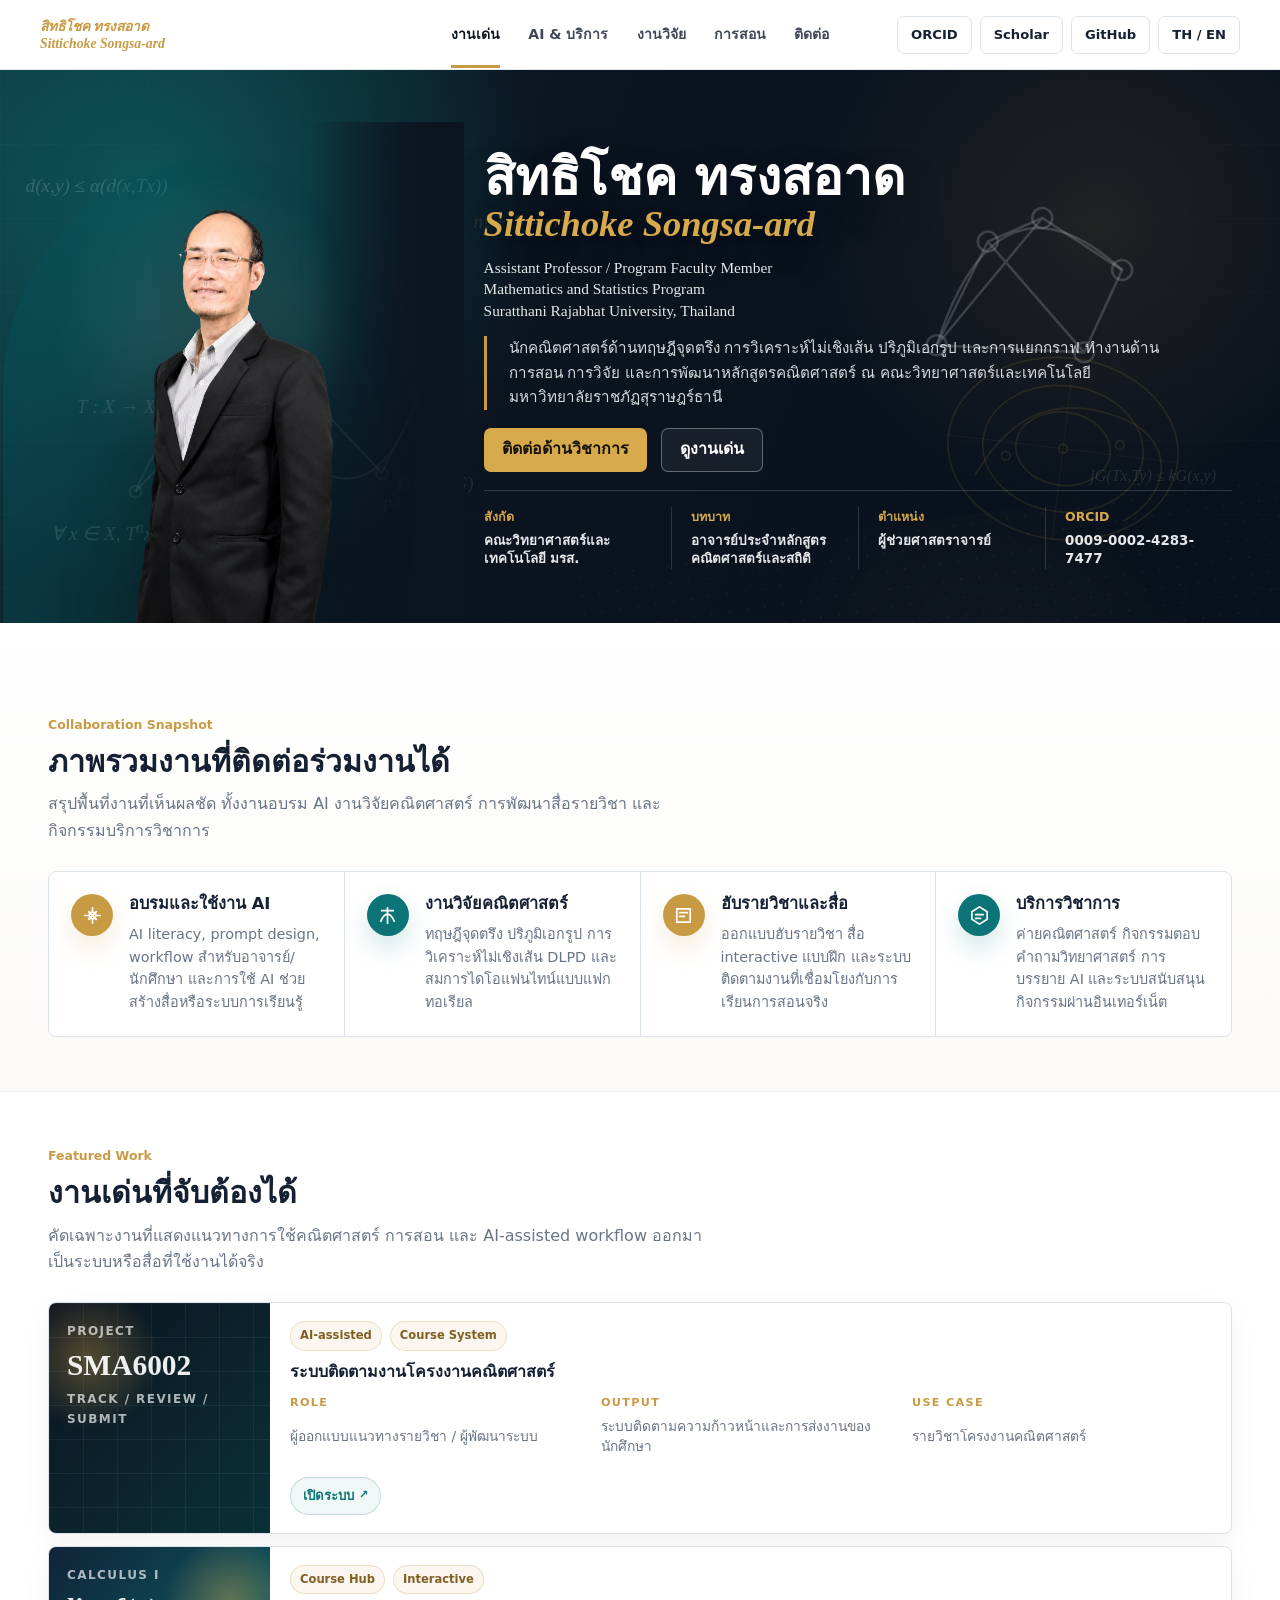
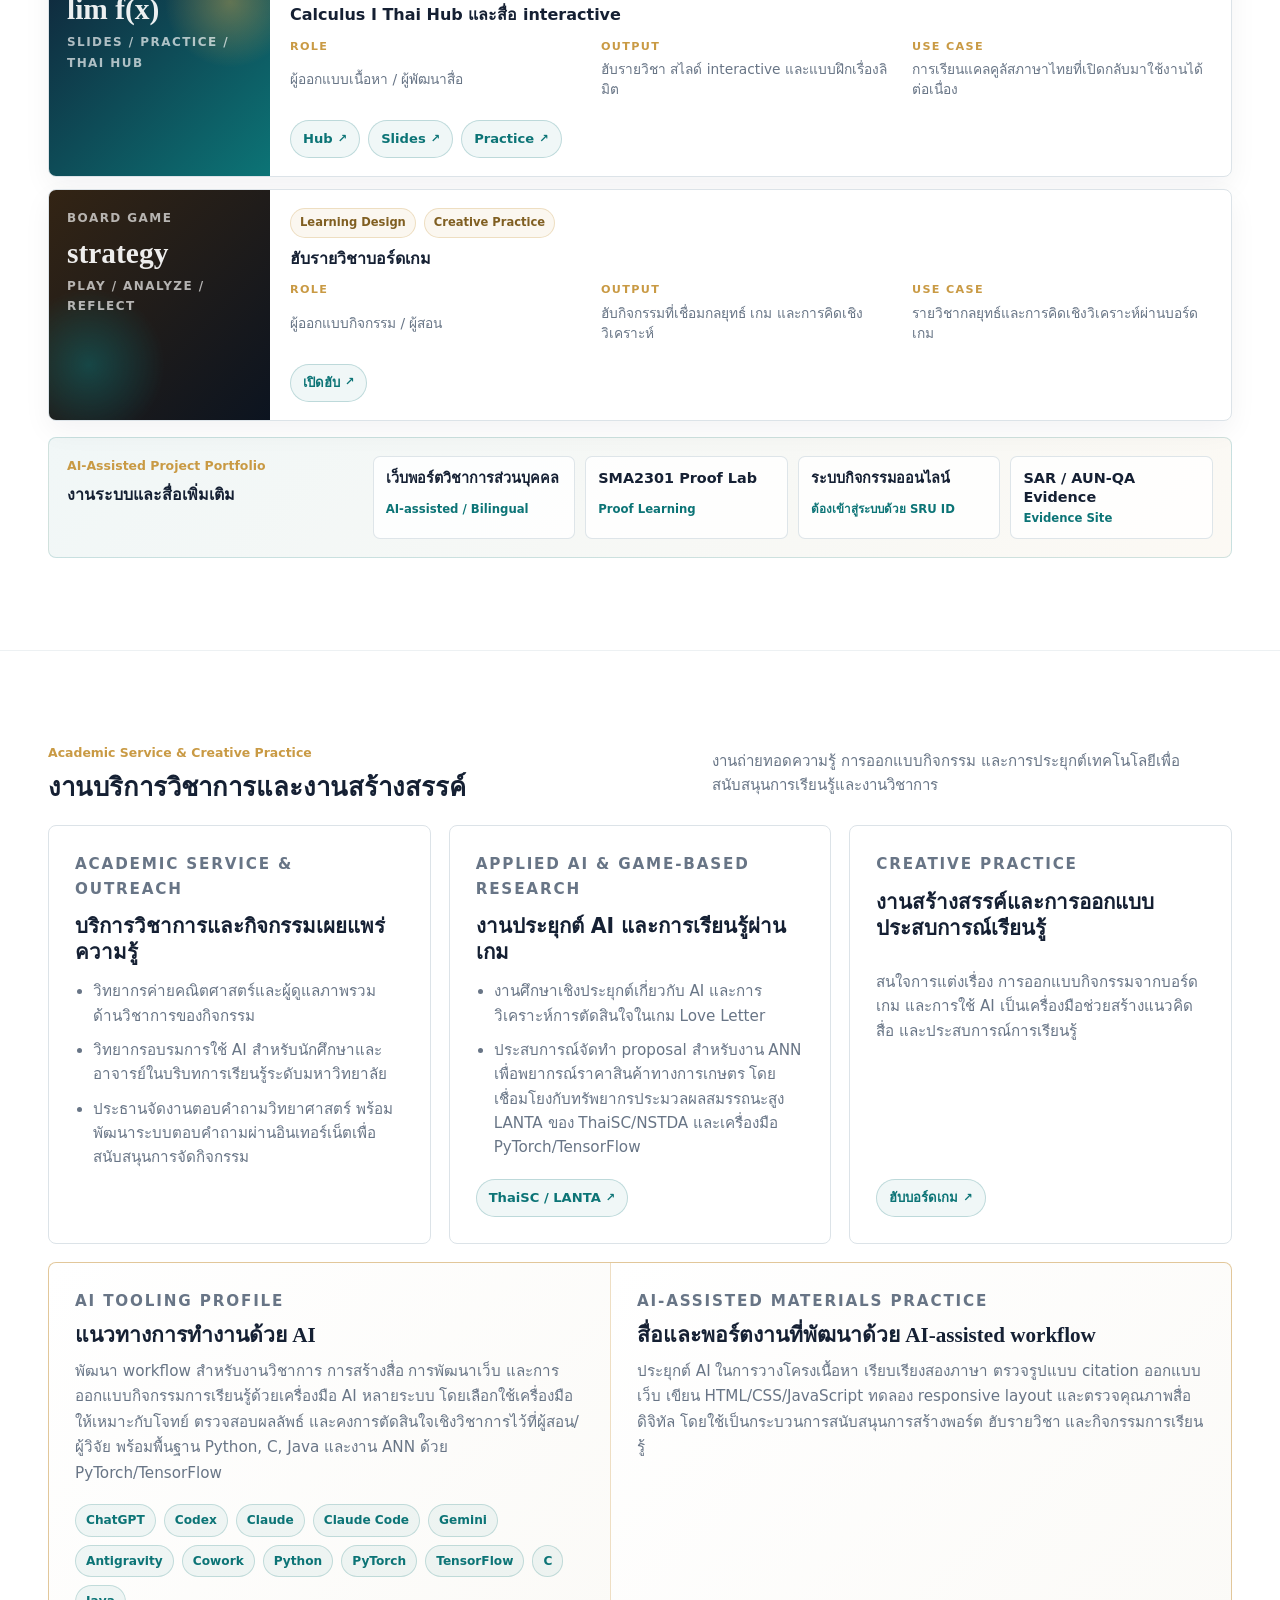
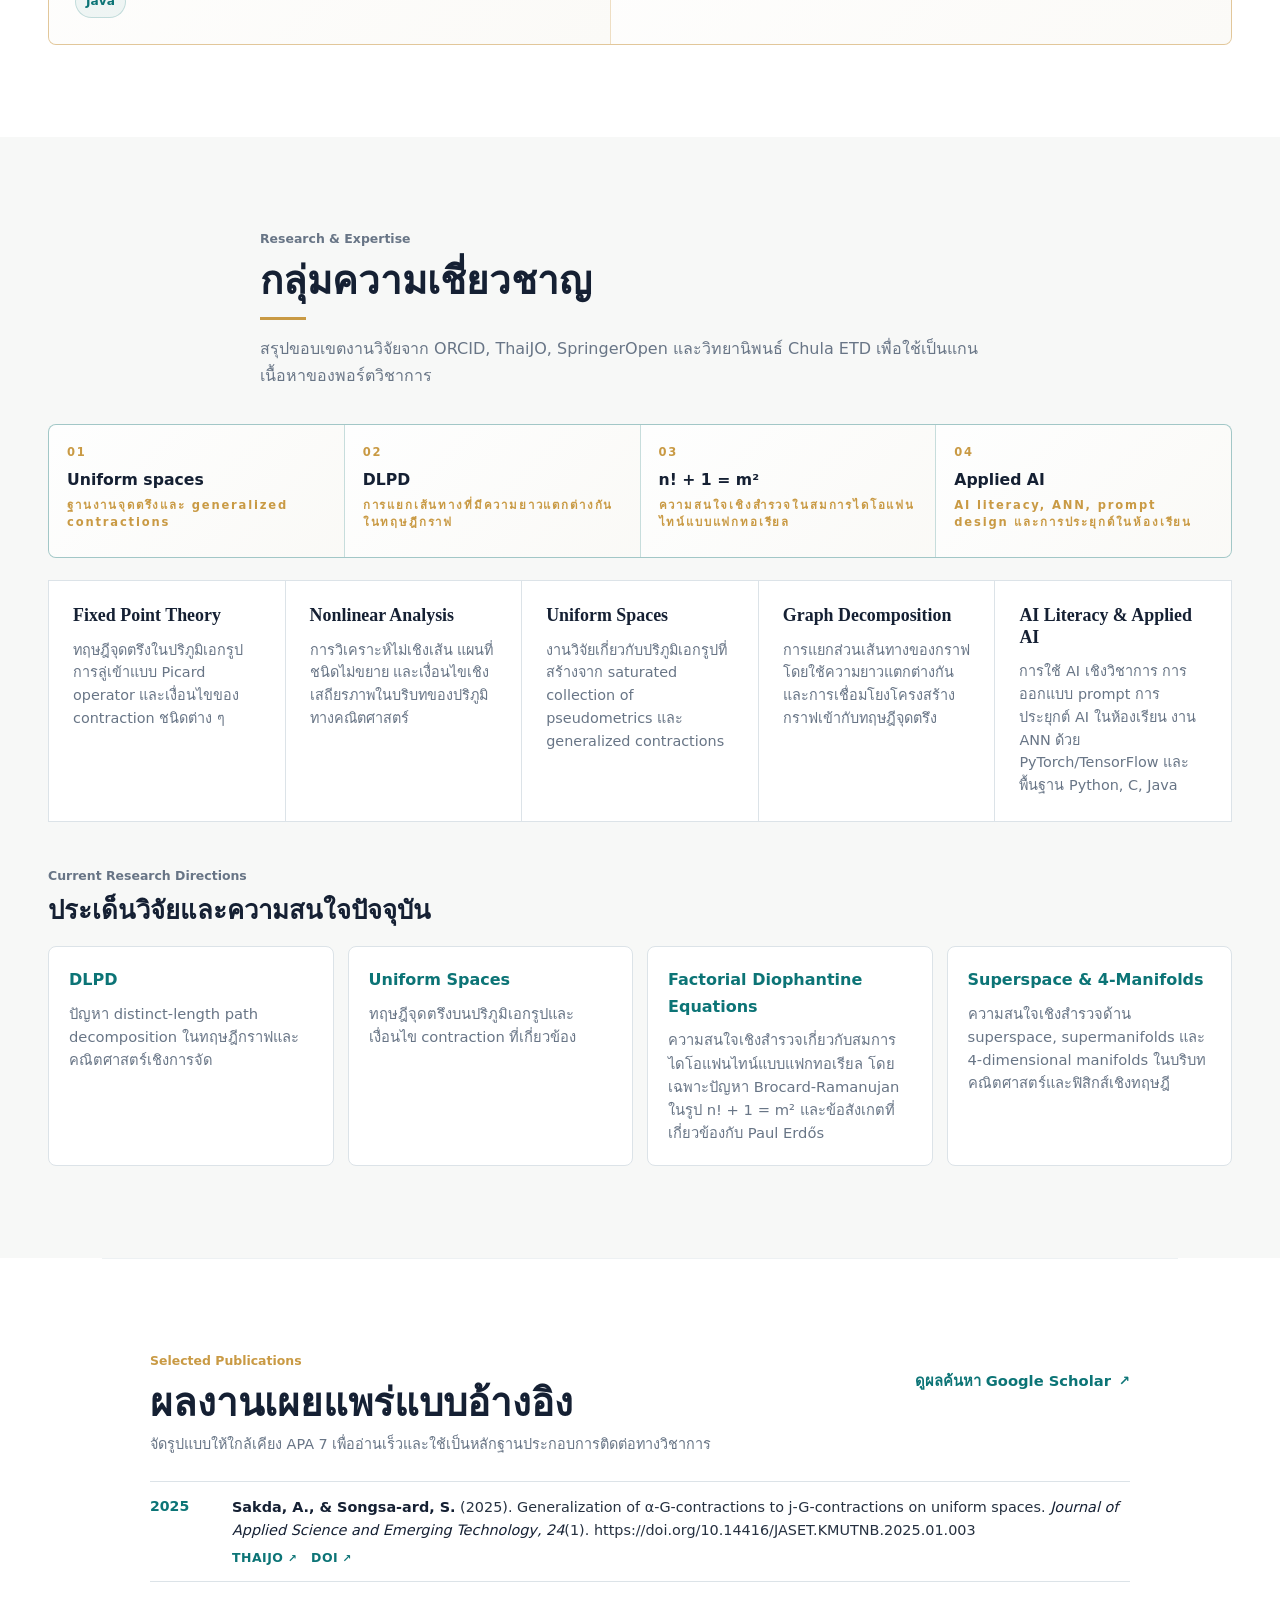
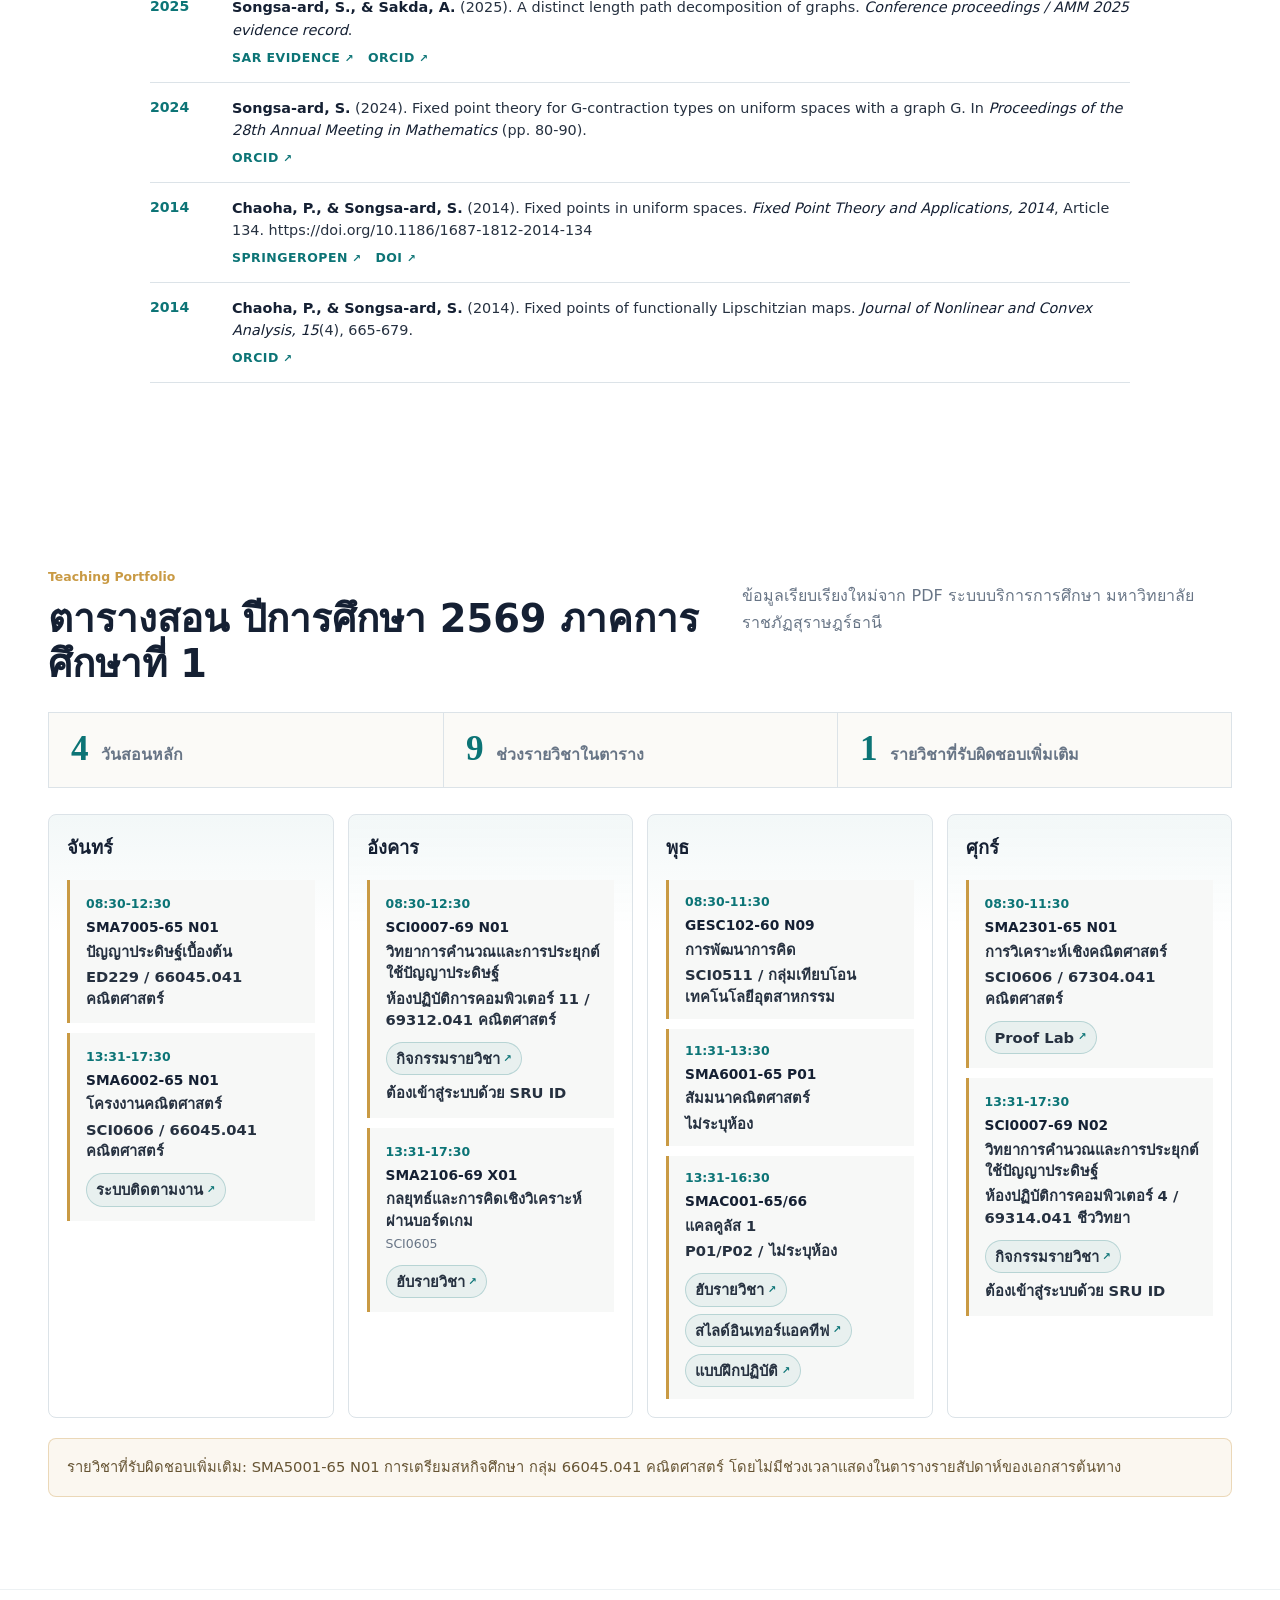
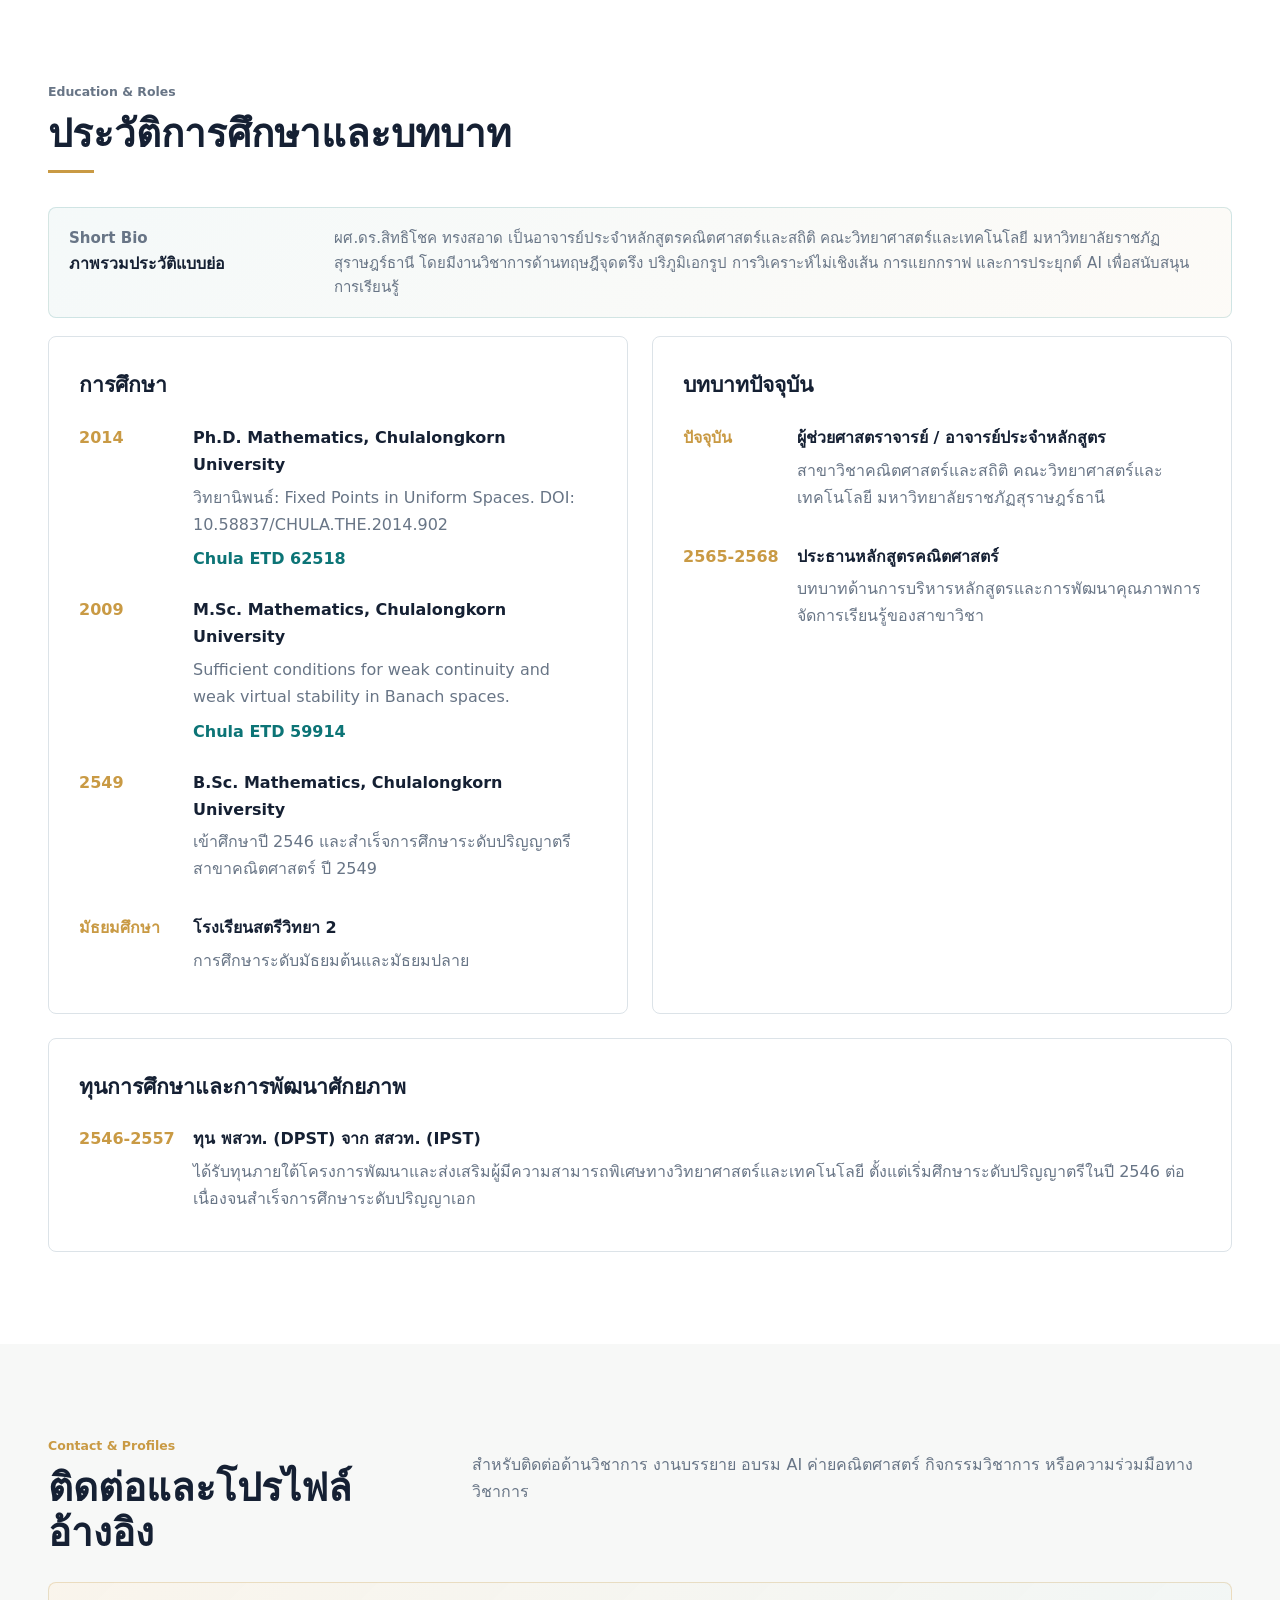
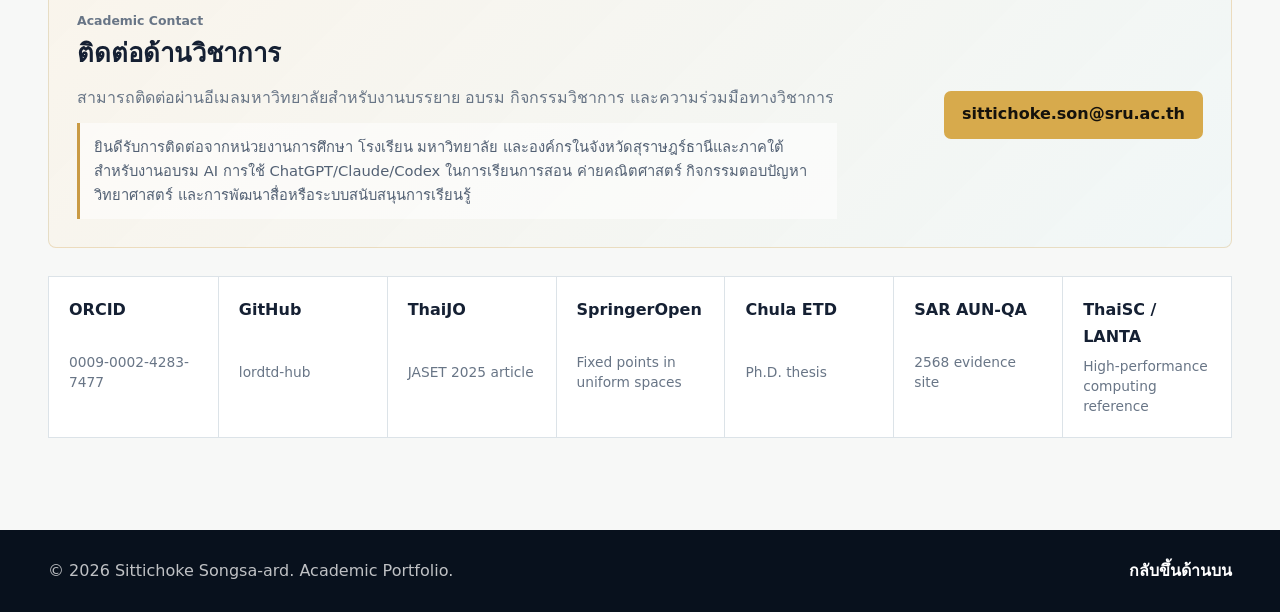
==== commit 1bb77dd0: "Refine Thai graph terminology" ====
--- a/index.html
+++ b/index.html
@@ -264,7 +264,7 @@
             </div>
 
             <p class="hero-lead" data-th>
-              นักคณิตศาสตร์ด้านทฤษฎีจุดตรึง การวิเคราะห์ไม่เชิงเส้น ปริภูมิเอกรูป และการแยกส่วนกราฟ
+              นักคณิตศาสตร์ด้านทฤษฎีจุดตรึง การวิเคราะห์ไม่เชิงเส้น ปริภูมิเอกรูป และการแยกกราฟ
               ทำงานด้านการสอน การวิจัย และการพัฒนาหลักสูตรคณิตศาสตร์ ณ คณะวิทยาศาสตร์และเทคโนโลยี
               มหาวิทยาลัยราชภัฏสุราษฎร์ธานี
             </p>
@@ -848,7 +848,7 @@
           <p data-th>
             ผศ.ดร.สิทธิโชค ทรงสอาด เป็นอาจารย์ประจำหลักสูตรคณิตศาสตร์และสถิติ
             คณะวิทยาศาสตร์และเทคโนโลยี มหาวิทยาลัยราชภัฏสุราษฎร์ธานี โดยมีงานวิชาการด้านทฤษฎีจุดตรึง
-            ปริภูมิเอกรูป การวิเคราะห์ไม่เชิงเส้น การแยกส่วนกราฟ และการประยุกต์ AI เพื่อสนับสนุนการเรียนรู้
+            ปริภูมิเอกรูป การวิเคราะห์ไม่เชิงเส้น การแยกกราฟ และการประยุกต์ AI เพื่อสนับสนุนการเรียนรู้
           </p>
           <p data-en>
             Asst. Prof. Dr. Sittichoke Songsa-ard is a faculty member in the Mathematics and Statistics
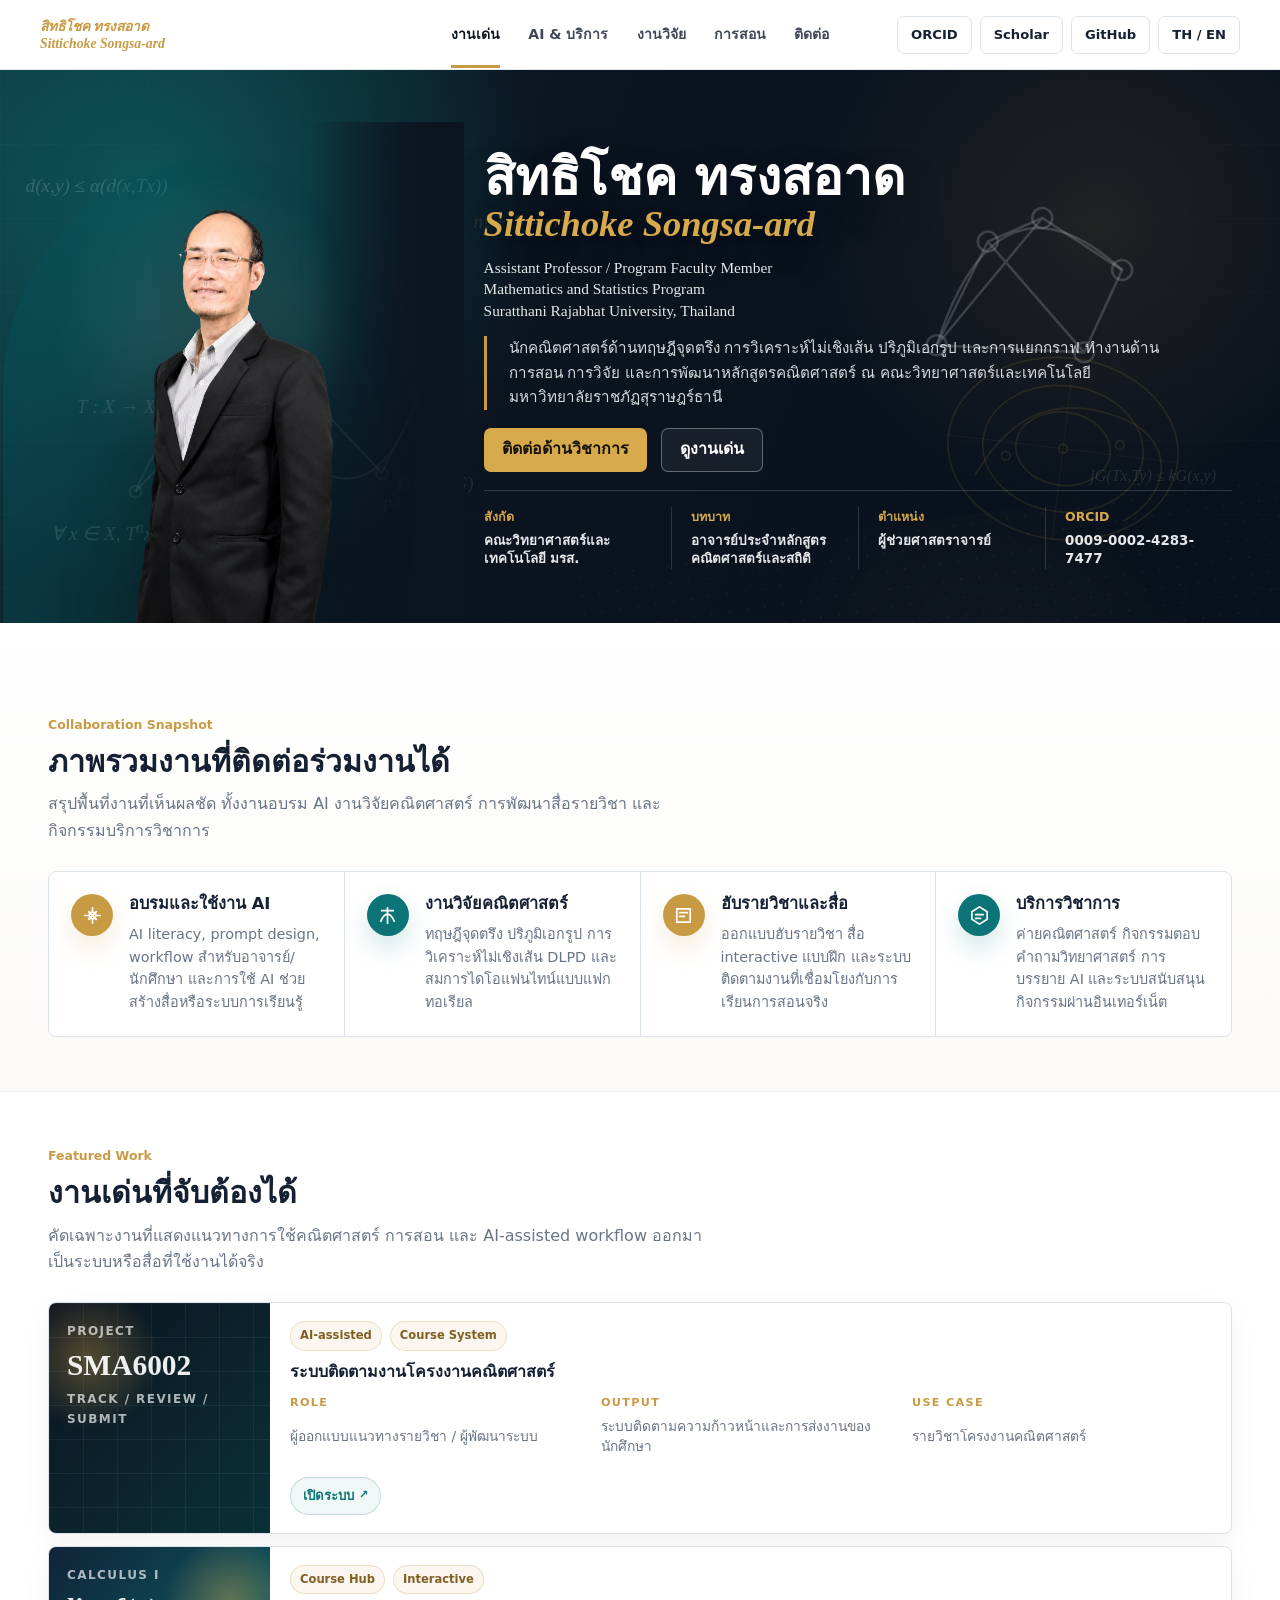
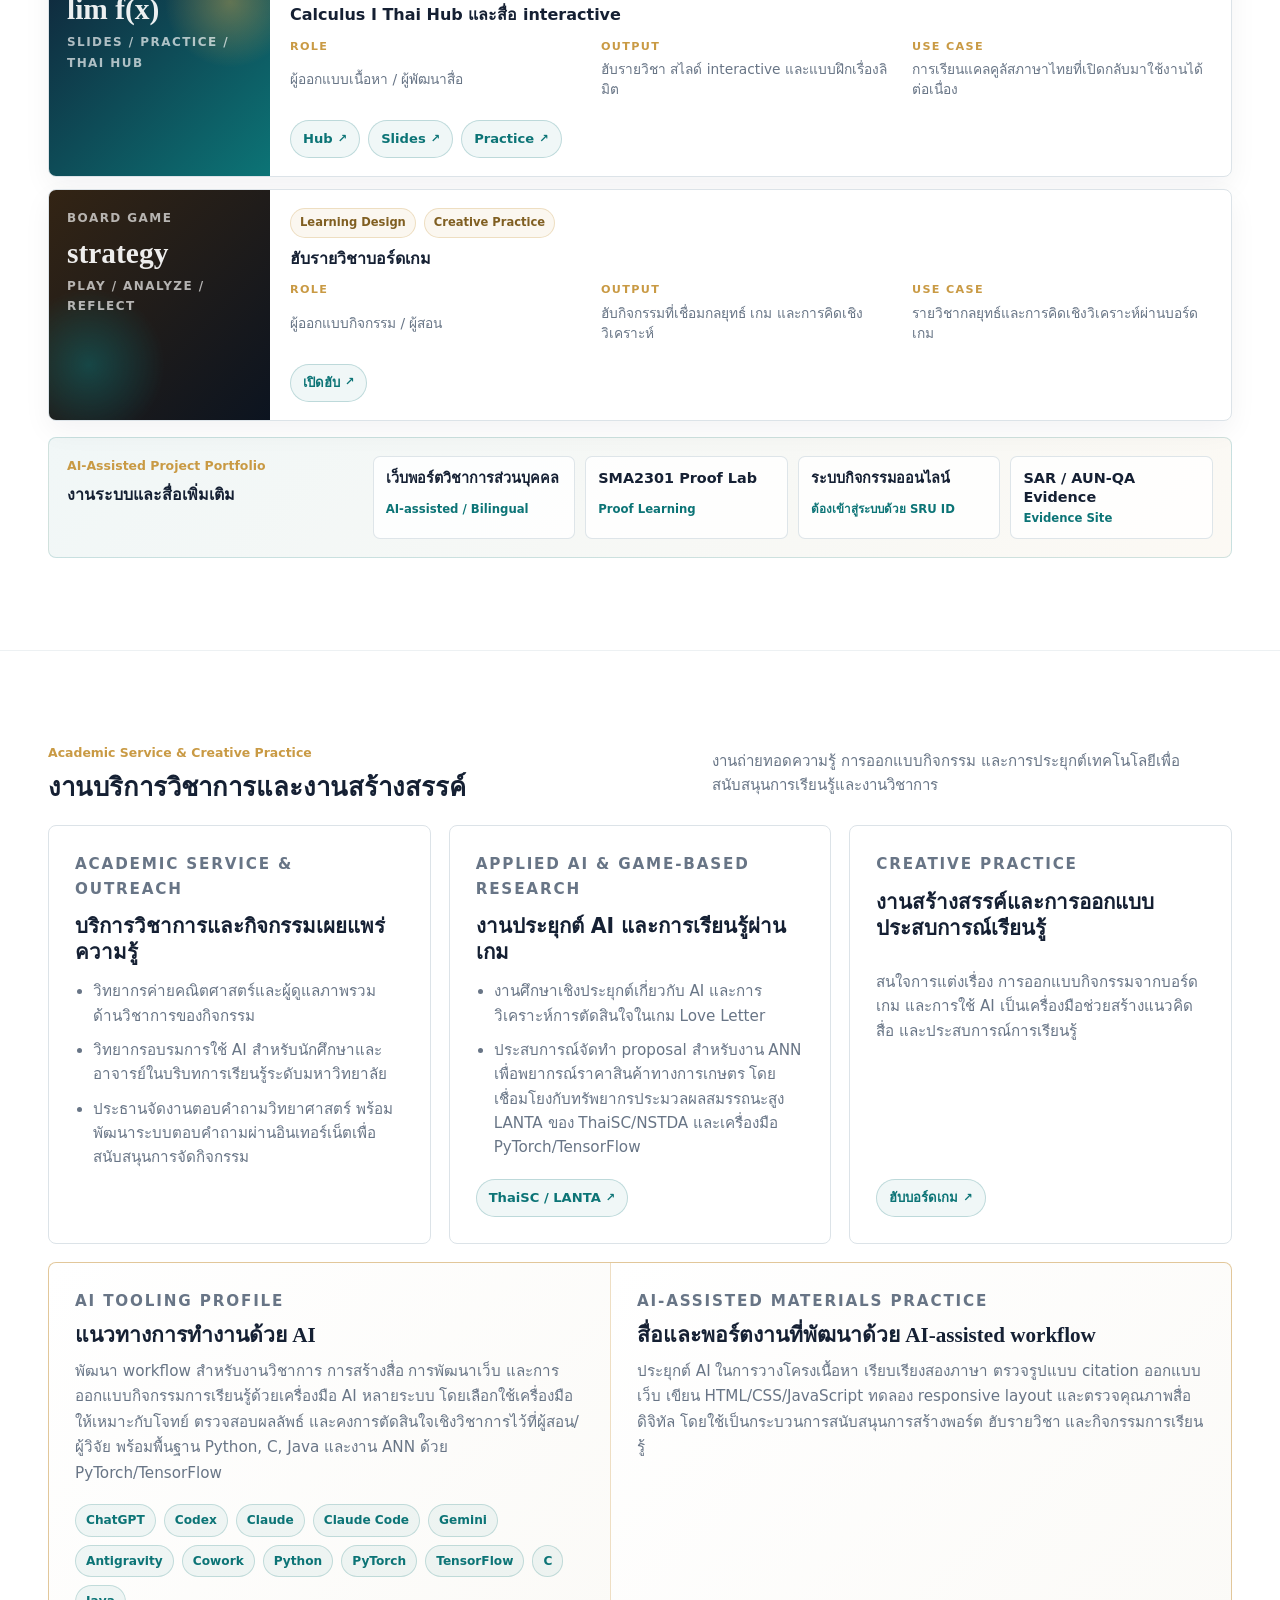
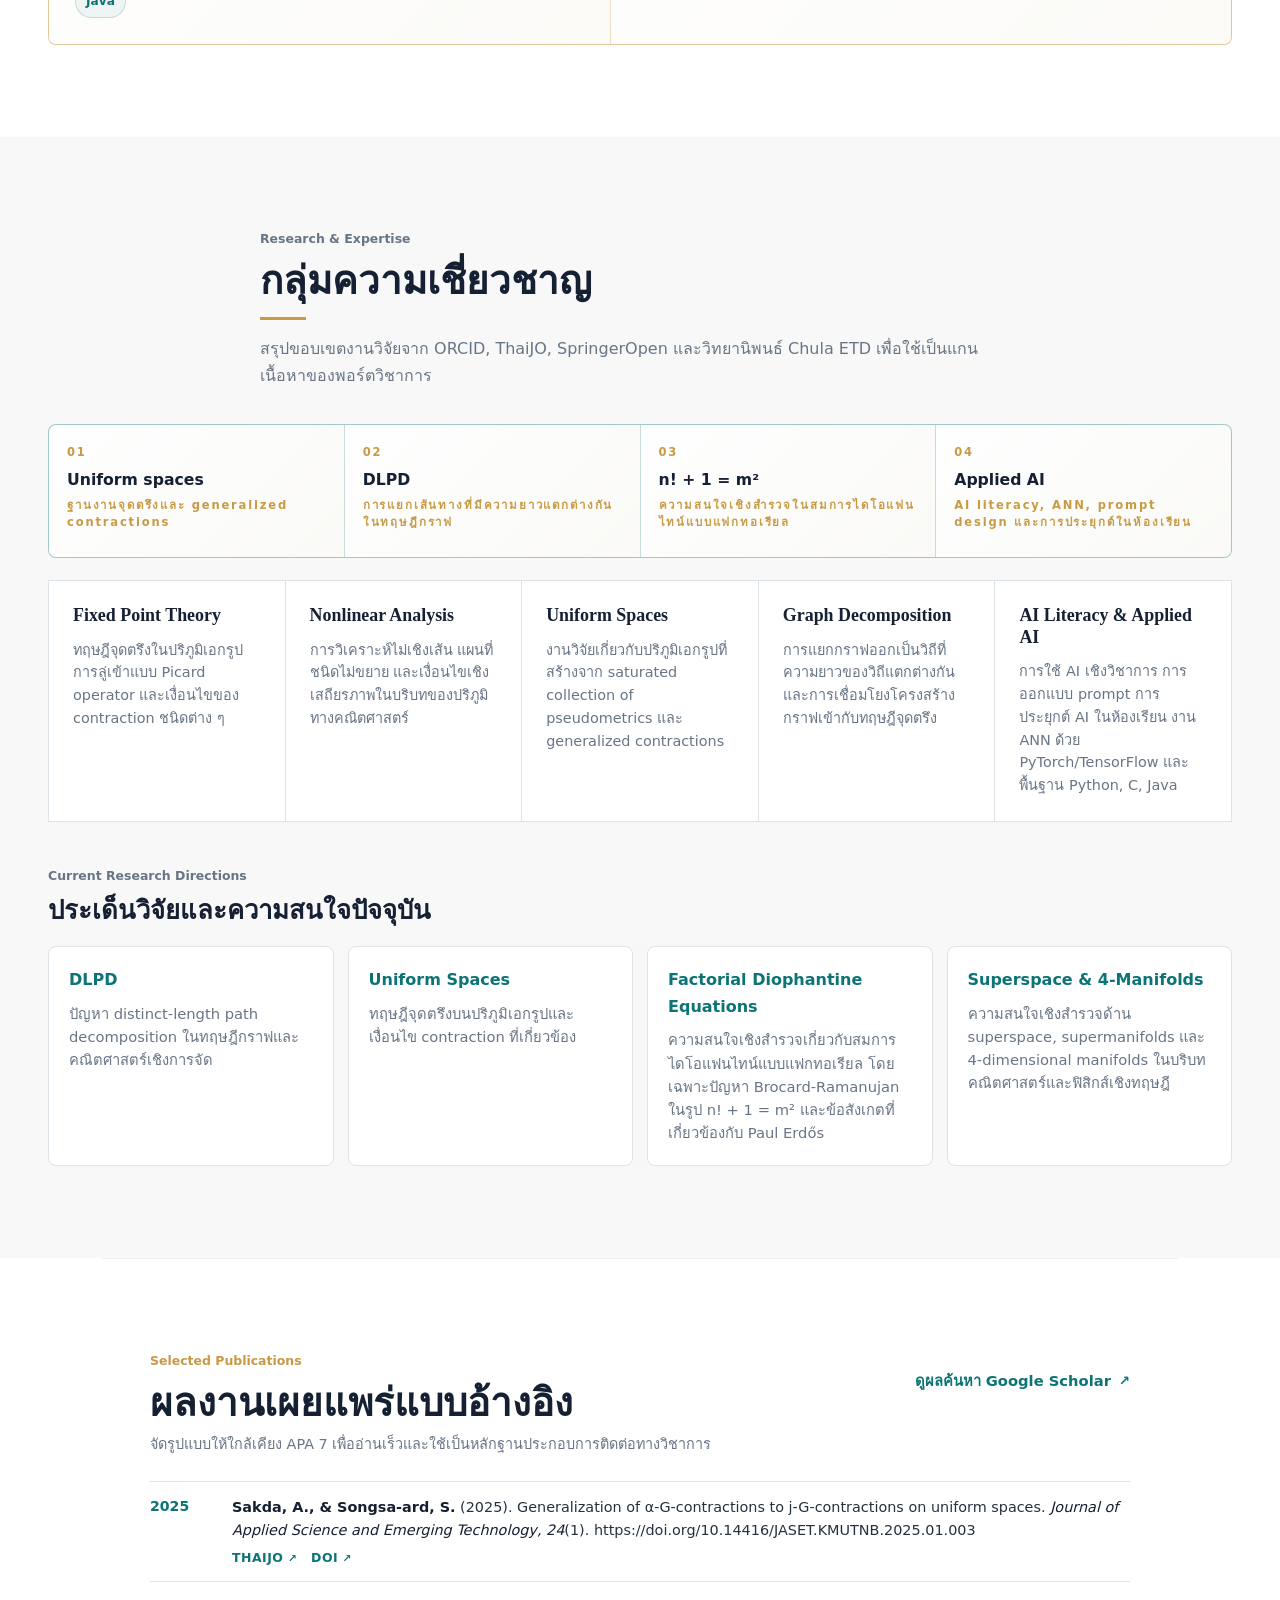
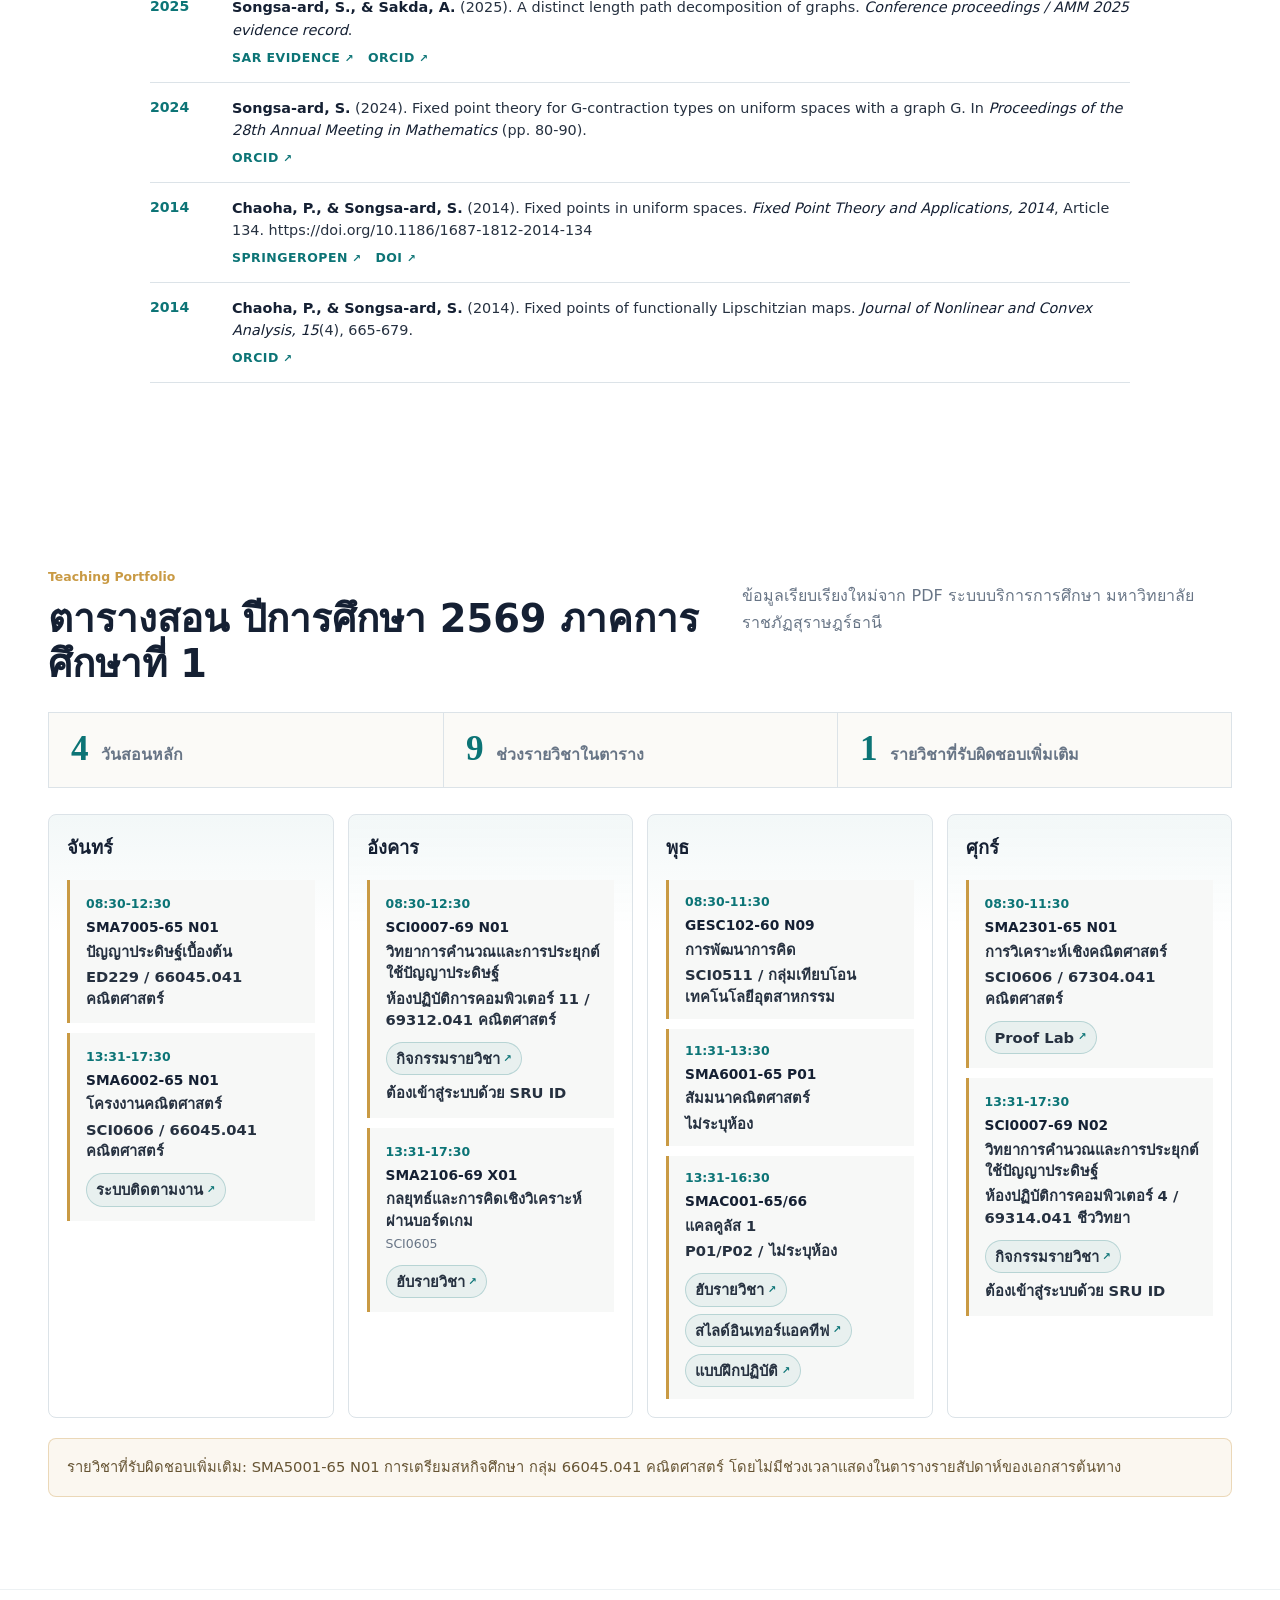
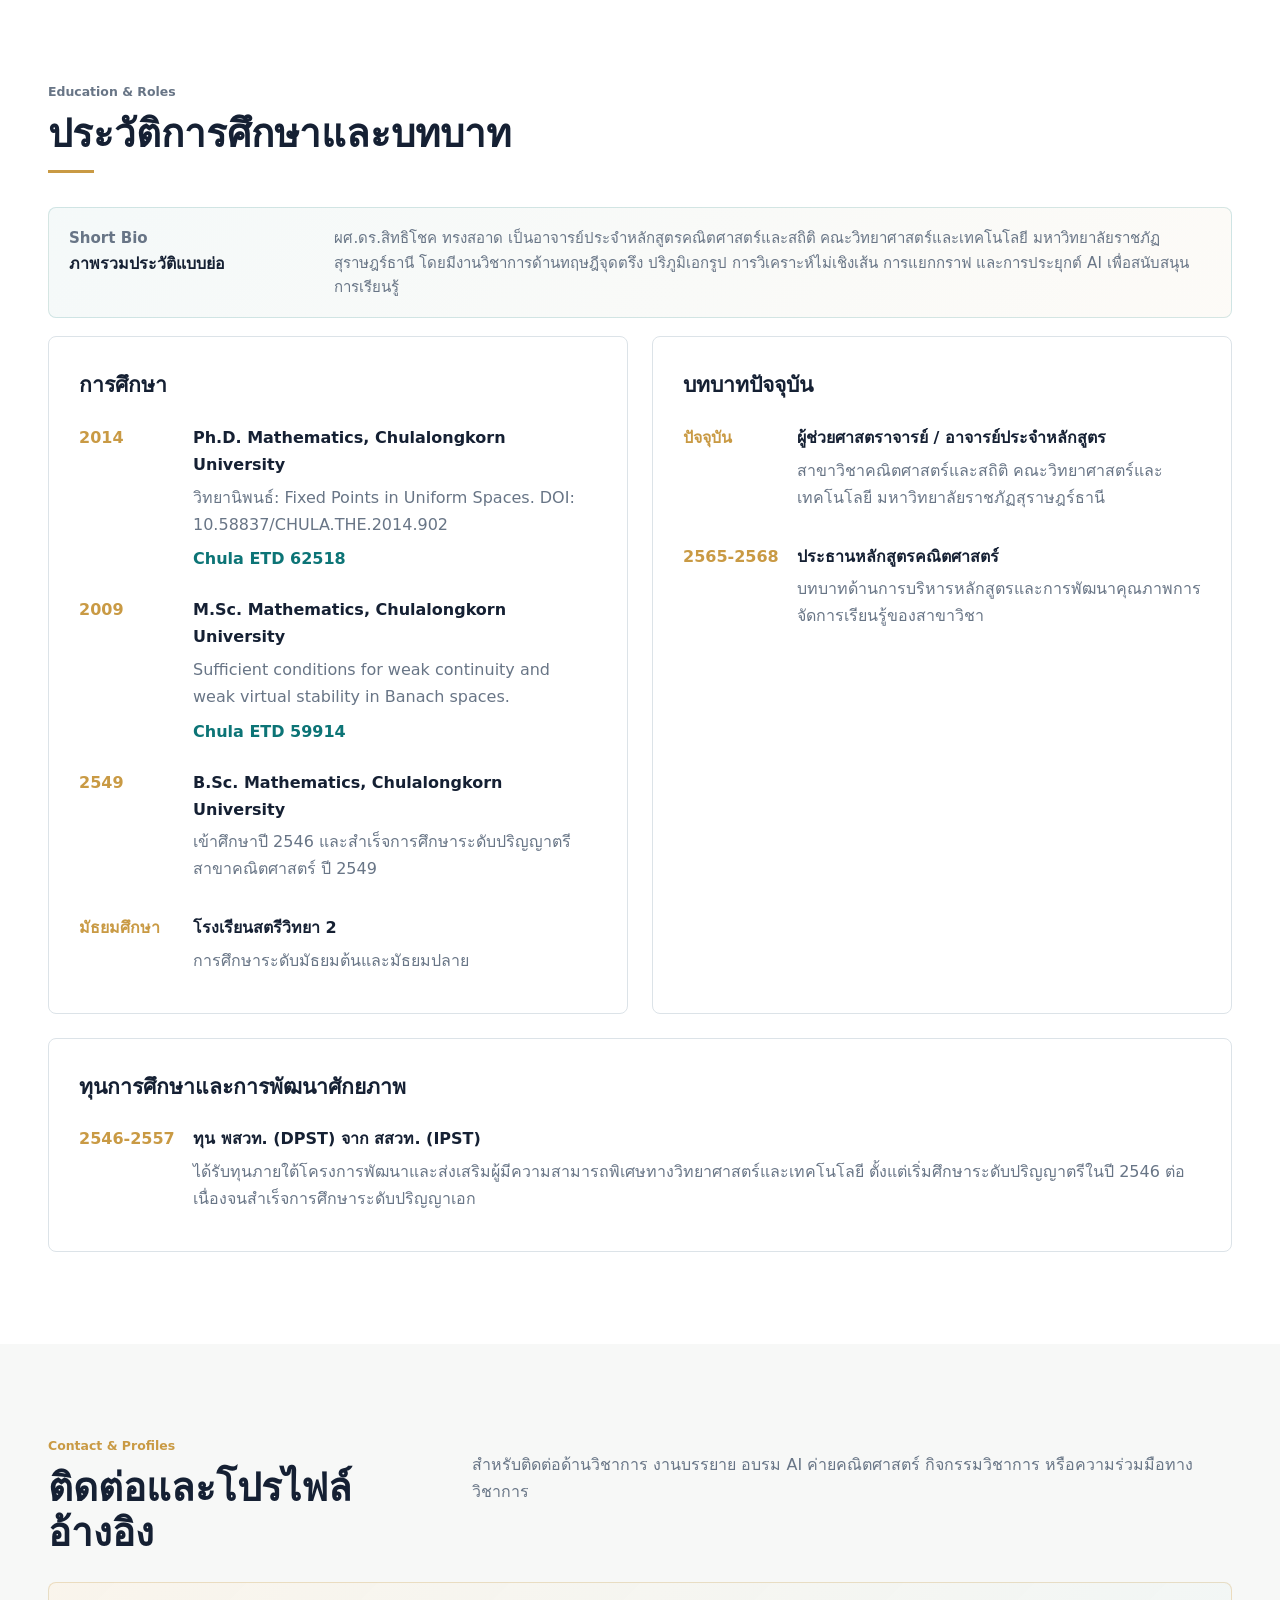
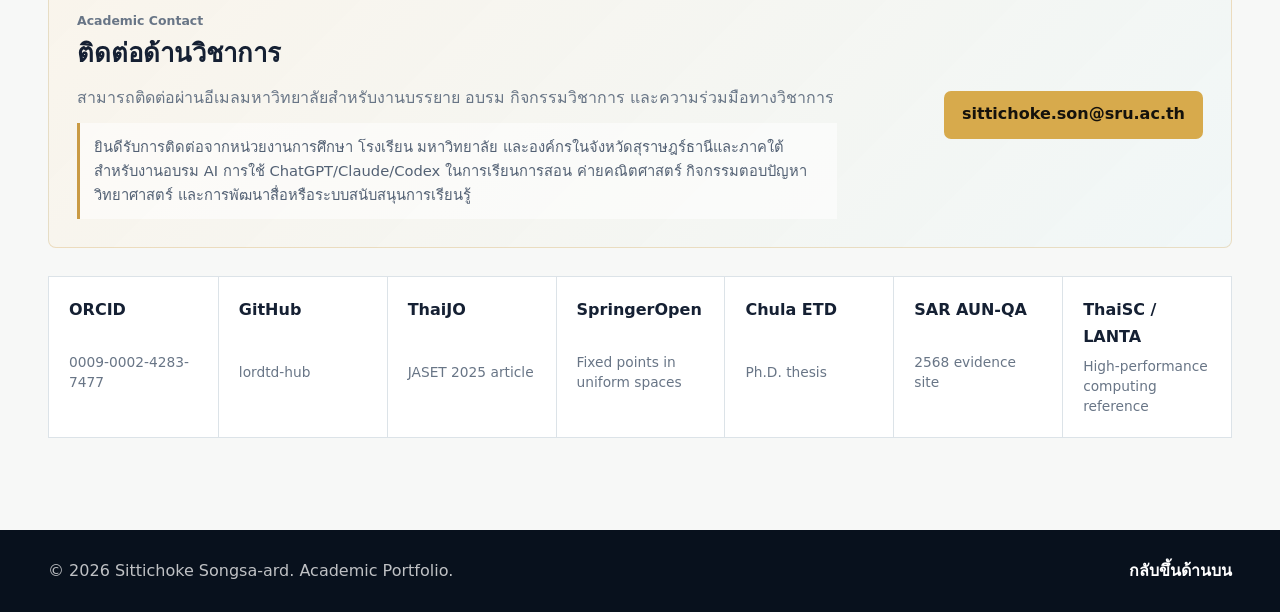
==== commit 41bb7d2a: "Refine graph decomposition Thai wording" ====
--- a/index.html
+++ b/index.html
@@ -14,6 +14,7 @@
     />
     <meta name="author" content="Sittichoke Songsa-ard" />
     <meta name="robots" content="index, follow, max-image-preview:large" />
+    <meta name="google-site-verification" content="NP37sMXrxyuh19F78fR00g0UynMicd6JEWAxQqf6FlY" />
     <link rel="canonical" href="https://lordtd-hub.github.io/sittichoke-songsa-ard/" />
     <link rel="sitemap" type="application/xml" href="https://lordtd-hub.github.io/sittichoke-songsa-ard/sitemap.xml" />
     <meta property="og:type" content="profile" />
@@ -574,7 +575,7 @@
           </article>
           <article>
             <h3>Graph Decomposition</h3>
-            <p><span data-th>การแยกส่วนเส้นทางของกราฟโดยใช้ความยาวแตกต่างกัน และการเชื่อมโยงโครงสร้างกราฟเข้ากับทฤษฎีจุดตรึง</span><span data-en>Distinct length path decomposition of graphs and structural links between graph theory and fixed point methods.</span></p>
+            <p><span data-th>การแยกกราฟออกเป็นวิถีที่ความยาวของวิถีแตกต่างกัน และการเชื่อมโยงโครงสร้างกราฟเข้ากับทฤษฎีจุดตรึง</span><span data-en>Distinct length path decomposition of graphs and structural links between graph theory and fixed point methods.</span></p>
           </article>
           <article>
             <h3>AI Literacy &amp; Applied AI</h3>
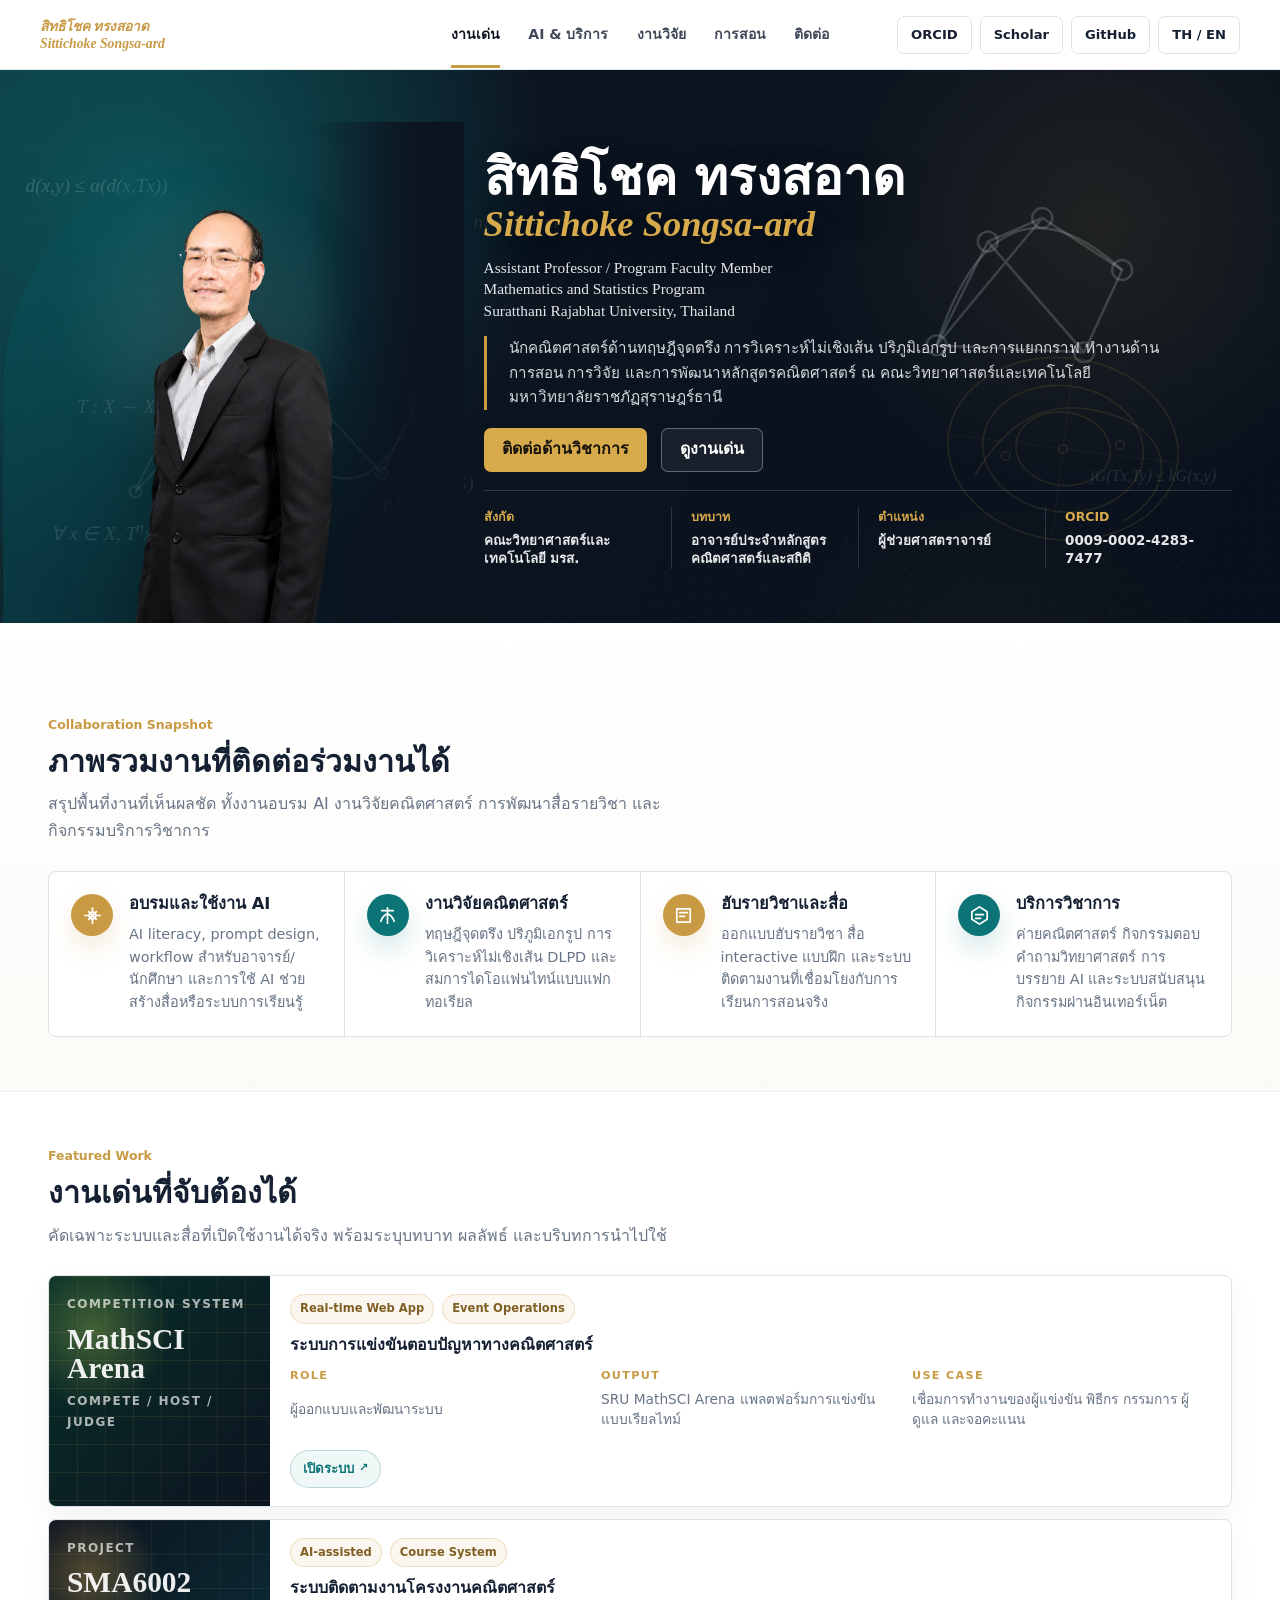
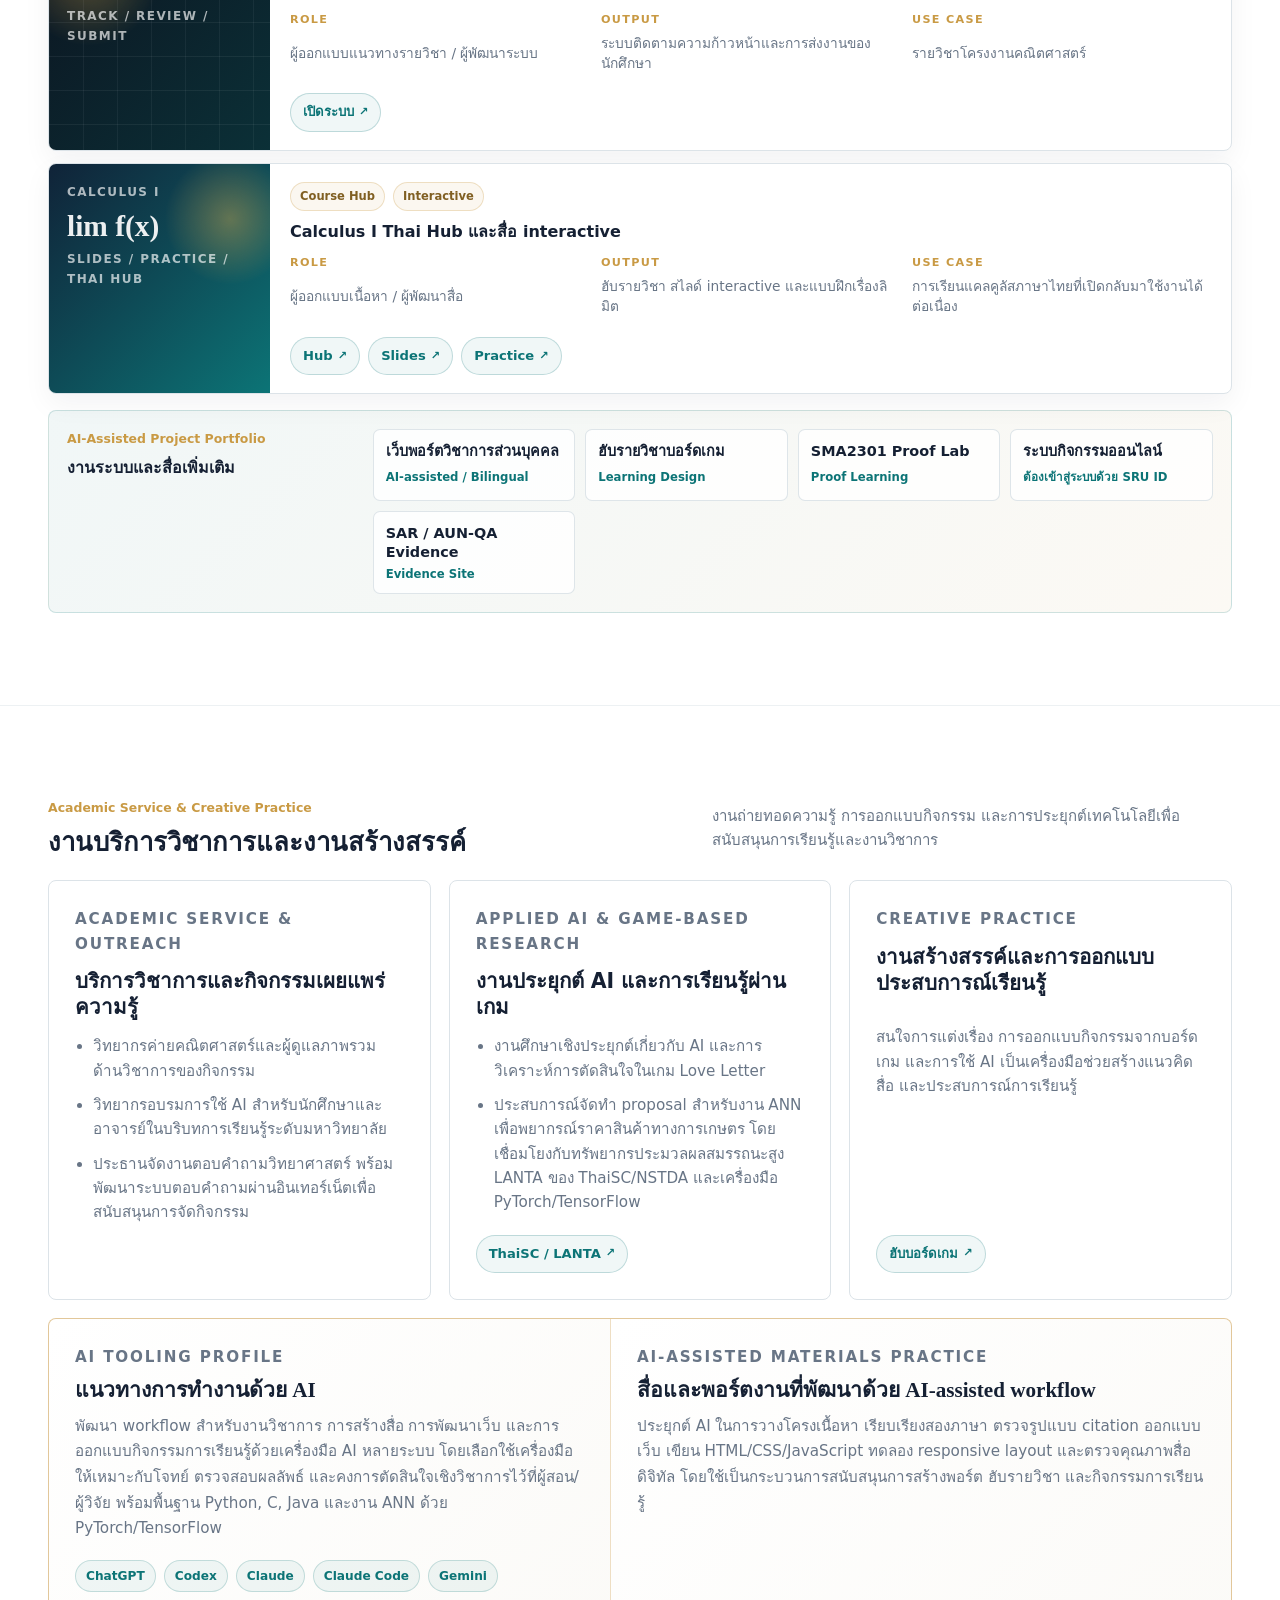
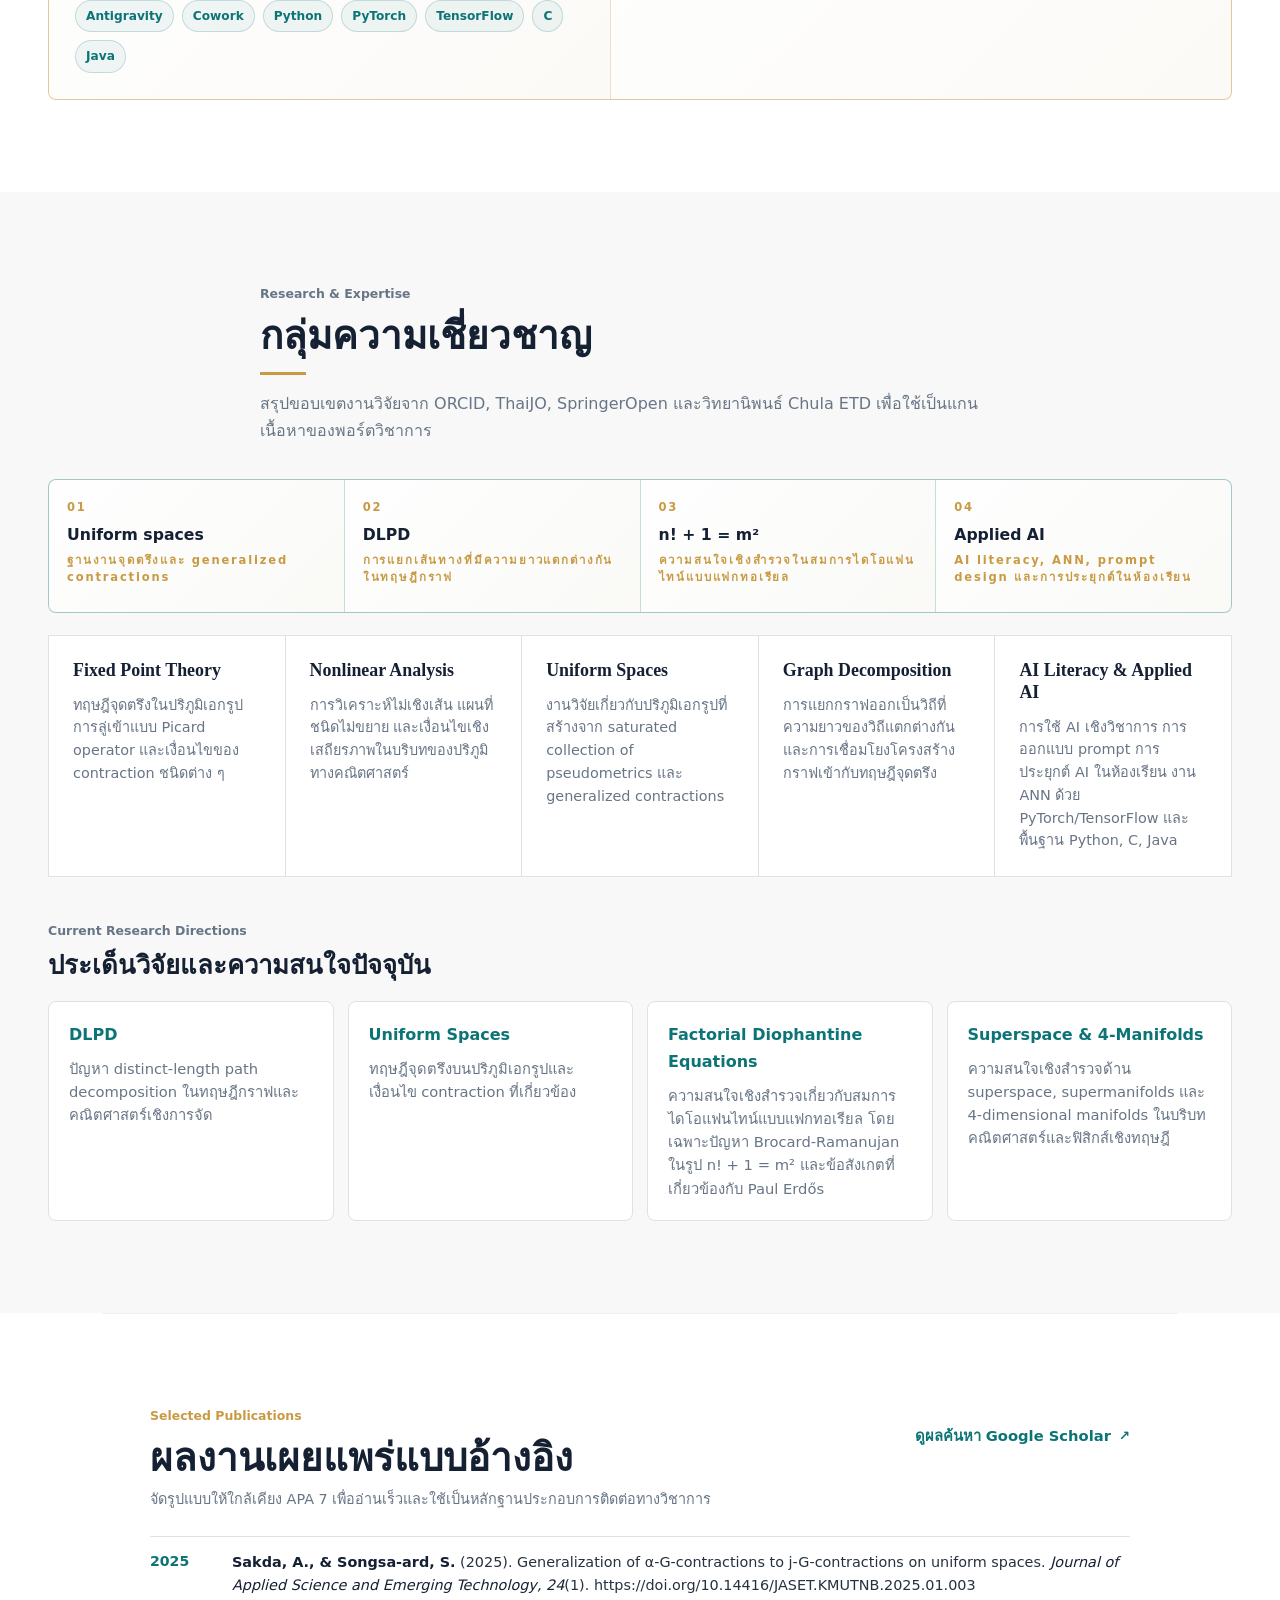
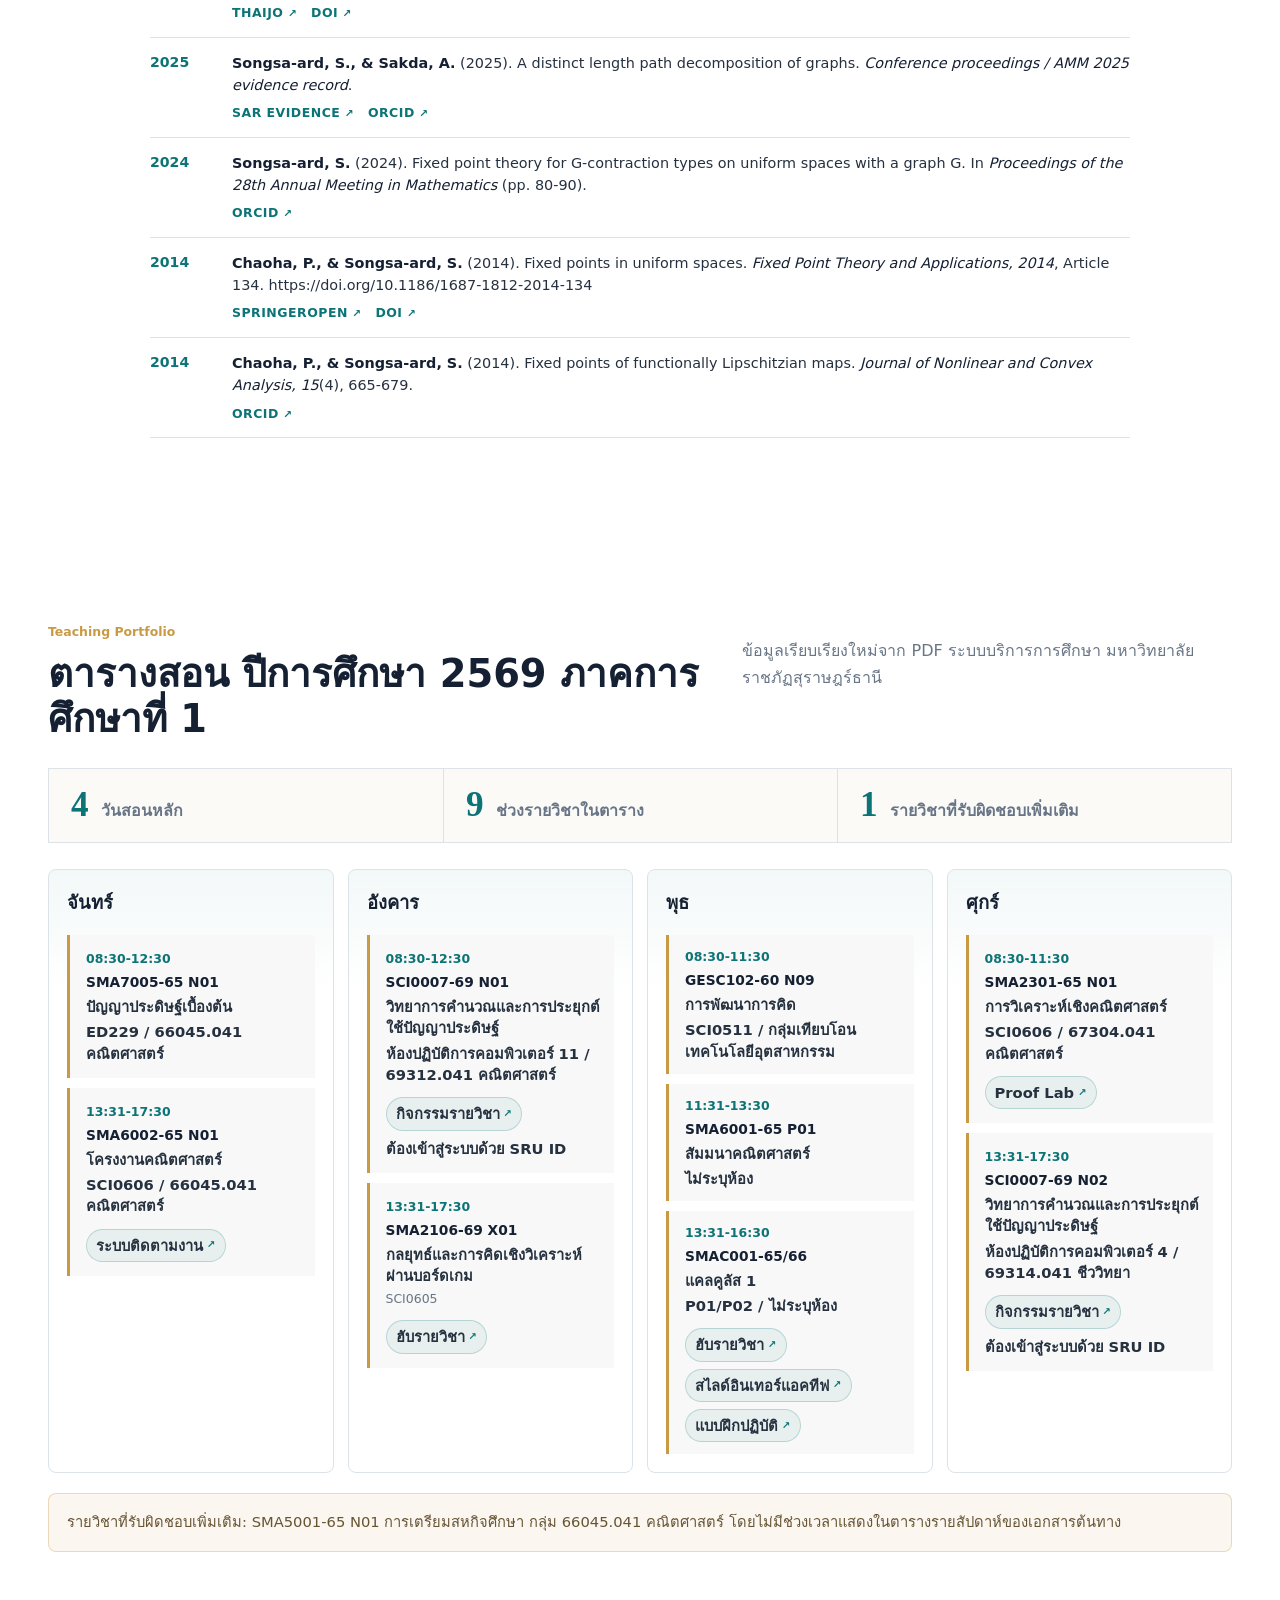
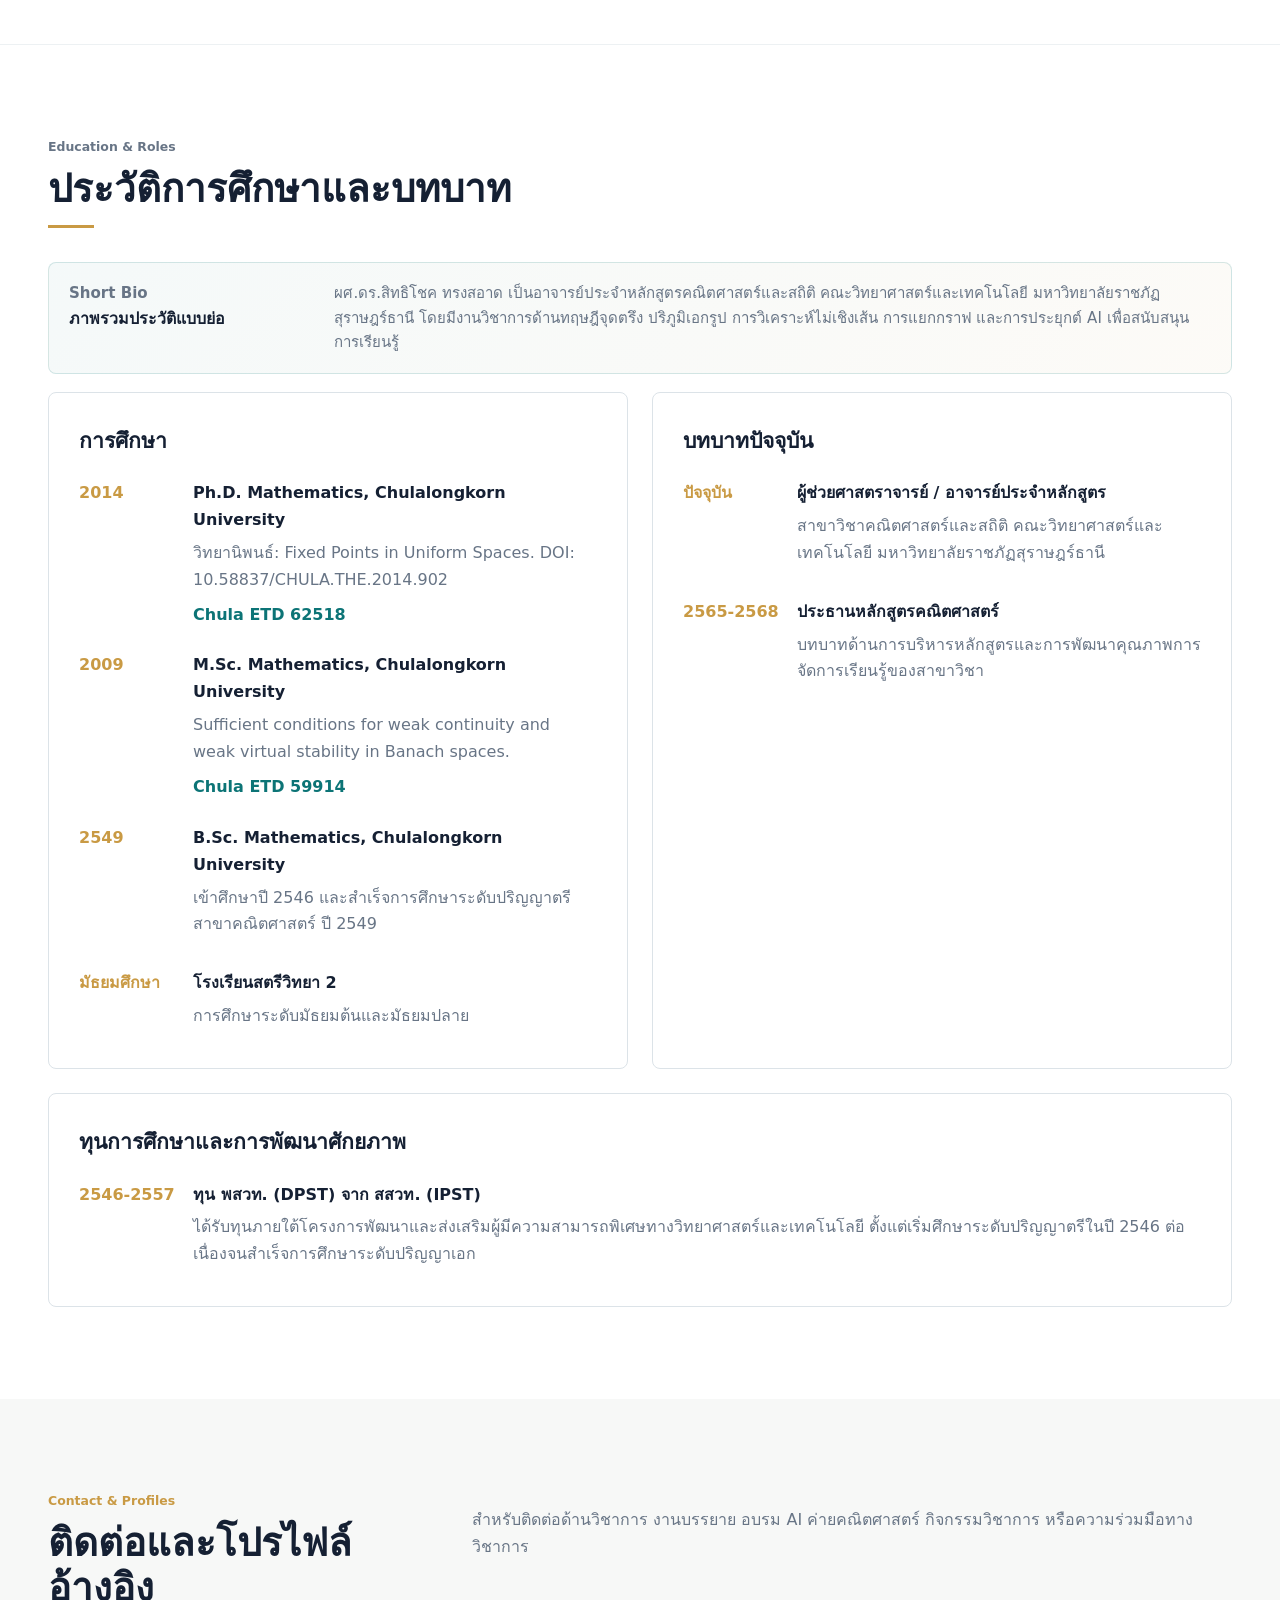
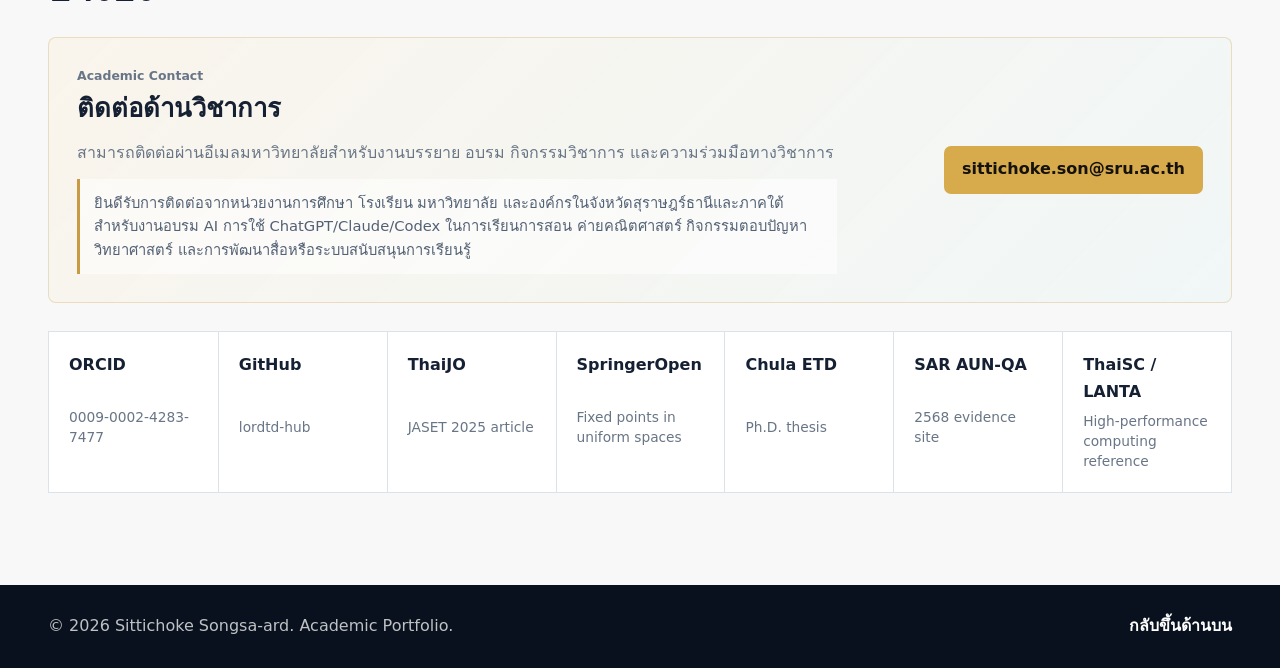
==== commit bdf7670d: "Feature SRU MathSCI Arena in portfolio" ====
--- a/index.html
+++ b/index.html
@@ -168,6 +168,20 @@
               "@id": "https://lordtd-hub.github.io/sittichoke-songsa-ard/#person"
             },
             "areaServed": ["Surat Thani", "Southern Thailand", "Thailand"]
+          },
+          {
+            "@type": "SoftwareApplication",
+            "@id": "https://math-competition-web.onrender.com/#application",
+            "name": "SRU MathSCI Arena",
+            "alternateName": "Mathematics Competition Web System",
+            "url": "https://math-competition-web.onrender.com/",
+            "applicationCategory": "EducationalApplication",
+            "operatingSystem": "Web",
+            "inLanguage": "th",
+            "description": "A real-time web platform supporting mathematics quiz competitions across participant, host, judge, administrator, and scoreboard workflows.",
+            "author": {
+              "@id": "https://lordtd-hub.github.io/sittichoke-songsa-ard/#person"
+            }
           }
         ]
       }
@@ -365,12 +379,33 @@
             <h2><span data-th>งานเด่นที่จับต้องได้</span><span data-en>Selected Work With Working Links</span></h2>
           </div>
           <p class="section-note">
-            <span data-th>คัดเฉพาะงานที่แสดงแนวทางการใช้คณิตศาสตร์ การสอน และ AI-assisted workflow ออกมาเป็นระบบหรือสื่อที่ใช้งานได้จริง</span>
-            <span data-en>Curated examples showing how mathematics, teaching, and AI-assisted workflows become usable systems and learning materials.</span>
+            <span data-th>คัดเฉพาะระบบและสื่อที่เปิดใช้งานได้จริง พร้อมระบุบทบาท ผลลัพธ์ และบริบทการนำไปใช้</span>
+            <span data-en>Curated systems and learning materials with working links, clearly identified roles, outputs, and use cases.</span>
           </p>
         </div>
 
         <div class="featured-work-grid">
+          <article class="featured-card competition-card">
+            <div class="project-visual" aria-hidden="true">
+              <span>Competition System</span>
+              <strong>MathSCI Arena</strong>
+              <small>compete / host / judge</small>
+            </div>
+            <div class="project-copy">
+              <div class="tag-row">
+                <span>Real-time Web App</span>
+                <span>Event Operations</span>
+              </div>
+              <h3><span data-th>ระบบการแข่งขันตอบปัญหาทางคณิตศาสตร์</span><span data-en>Mathematics Competition Web System</span></h3>
+              <dl class="project-facts">
+                <div><dt>Role</dt><dd><span data-th>ผู้ออกแบบและพัฒนาระบบ</span><span data-en>System designer and developer</span></dd></div>
+                <div><dt>Output</dt><dd><span data-th>SRU MathSCI Arena แพลตฟอร์มการแข่งขันแบบเรียลไทม์</span><span data-en>SRU MathSCI Arena, a real-time competition platform</span></dd></div>
+                <div><dt>Use case</dt><dd><span data-th>เชื่อมการทำงานของผู้แข่งขัน พิธีกร กรรมการ ผู้ดูแล และจอคะแนน</span><span data-en>Connects participant, host, judge, administrator, and scoreboard workflows</span></dd></div>
+              </dl>
+              <div class="service-actions"><a href="https://math-competition-web.onrender.com/" target="_blank" rel="noreferrer"><span data-th>เปิดระบบ</span><span data-en>Open System</span></a></div>
+            </div>
+          </article>
+
           <article class="featured-card system-card">
             <div class="project-visual" aria-hidden="true">
               <span>Project</span>
@@ -417,26 +452,6 @@
             </div>
           </article>
 
-          <article class="featured-card board-card">
-            <div class="project-visual" aria-hidden="true">
-              <span>Board Game</span>
-              <strong>strategy</strong>
-              <small>play / analyze / reflect</small>
-            </div>
-            <div class="project-copy">
-              <div class="tag-row">
-                <span>Learning Design</span>
-                <span>Creative Practice</span>
-              </div>
-              <h3><span data-th>ฮับรายวิชาบอร์ดเกม</span><span data-en>Board Game Course Hub</span></h3>
-              <dl class="project-facts">
-                <div><dt>Role</dt><dd><span data-th>ผู้ออกแบบกิจกรรม / ผู้สอน</span><span data-en>Activity designer / instructor</span></dd></div>
-                <div><dt>Output</dt><dd><span data-th>ฮับกิจกรรมที่เชื่อมกลยุทธ์ เกม และการคิดเชิงวิเคราะห์</span><span data-en>Activity hub connecting strategy, play, and analytical thinking</span></dd></div>
-                <div><dt>Use case</dt><dd><span data-th>รายวิชากลยุทธ์และการคิดเชิงวิเคราะห์ผ่านบอร์ดเกม</span><span data-en>Strategy and analytical thinking through board games</span></dd></div>
-              </dl>
-              <div class="service-actions"><a href="https://lordtd-hub.github.io/board-game-course/" target="_blank" rel="noreferrer"><span data-th>เปิดฮับ</span><span data-en>Open Hub</span></a></div>
-            </div>
-          </article>
         </div>
 
         <div class="compact-project-panel">
@@ -446,6 +461,7 @@
           </div>
           <div class="compact-project-list">
             <a href="#top"><strong><span data-th>เว็บพอร์ตวิชาการส่วนบุคคล</span><span data-en>Personal Academic Portfolio</span></strong><small>AI-assisted / Bilingual</small></a>
+            <a href="https://lordtd-hub.github.io/board-game-course/" target="_blank" rel="noreferrer"><strong><span data-th>ฮับรายวิชาบอร์ดเกม</span><span data-en>Board Game Course Hub</span></strong><small>Learning Design</small></a>
             <a href="https://lordtd-hub.github.io/sma2301-proof-lab/" target="_blank" rel="noreferrer"><strong>SMA2301 Proof Lab</strong><small>Proof Learning</small></a>
             <a href="https://script.google.com/a/macros/sru.ac.th/s/AKfycbyavgiyv1043sW00eJKFgqQvz5poA5U52pEG9iO0PKB-6pKWuCENZ83My46Ia_GMd9IgQ/exec" target="_blank" rel="noreferrer"><strong><span data-th>ระบบกิจกรรมออนไลน์</span><span data-en>Activity Response System</span></strong><small><span data-th>ต้องเข้าสู่ระบบด้วย SRU ID</span><span data-en>Requires SRU ID sign-in</span></small></a>
             <a href="https://sar-aunqa-2568-vercel-page.vercel.app/" target="_blank" rel="noreferrer"><strong>SAR / AUN-QA Evidence</strong><small>Evidence Site</small></a>
--- a/styles.css
+++ b/styles.css
@@ -639,11 +639,11 @@
   grid-area: auto;
 }
 
+.competition-card {
+  grid-area: auto;
+}
+
 .calculus-card {
-  grid-area: auto;
-}
-
-.board-card {
   grid-area: auto;
 }
 
@@ -659,45 +659,47 @@
   box-shadow: 0 10px 28px rgba(10, 20, 32, 0.05);
 }
 
+.competition-card .project-visual,
 .system-card .project-visual {
   min-height: 100%;
 }
 
+.competition-card .project-visual::after,
 .system-card .project-visual::after {
   display: none;
 }
 
+.competition-card .project-copy,
 .system-card .project-copy {
   min-width: 0;
 }
 
-.calculus-card,
-.board-card {
+.calculus-card {
   min-height: 0;
 }
 
+.competition-card .project-copy,
 .system-card .project-copy,
-.calculus-card .project-copy,
-.board-card .project-copy {
+.calculus-card .project-copy {
   padding: 18px 20px;
 }
 
+.competition-card .project-visual,
 .system-card .project-visual,
-.calculus-card .project-visual,
-.board-card .project-visual {
+.calculus-card .project-visual {
   min-height: 100%;
 }
 
+.competition-card .project-facts,
 .system-card .project-facts,
-.calculus-card .project-facts,
-.board-card .project-facts {
+.calculus-card .project-facts {
   grid-template-columns: repeat(3, minmax(0, 1fr));
   gap: 12px;
 }
 
+.competition-card .project-facts div,
 .system-card .project-facts div,
-.calculus-card .project-facts div,
-.board-card .project-facts div {
+.calculus-card .project-facts div {
   padding-bottom: 0;
   border-bottom: 0;
 }
@@ -722,10 +724,13 @@
     linear-gradient(135deg, #102338 0%, #0c7476 100%);
 }
 
-.board-card .project-visual {
+.competition-card .project-visual {
   background:
-    radial-gradient(circle at 18% 76%, rgba(12, 116, 118, 0.48), transparent 30%),
-    linear-gradient(135deg, #332414 0%, #0c1420 100%);
+    linear-gradient(rgba(201, 154, 68, 0.13) 1px, transparent 1px),
+    linear-gradient(90deg, rgba(201, 154, 68, 0.1) 1px, transparent 1px),
+    radial-gradient(circle at 20% 24%, rgba(178, 206, 81, 0.34), transparent 31%),
+    linear-gradient(135deg, #082f29 0%, #0c1420 100%);
+  background-size: 28px 28px, 28px 28px, auto, auto;
 }
 
 .project-visual span,
@@ -1821,9 +1826,9 @@
   .featured-work-grid {
     grid-template-columns: 1fr;
     grid-template-areas:
+      "competition"
       "system"
-      "calculus"
-      "board";
+      "calculus";
   }
 
   .featured-card {
@@ -2205,29 +2210,29 @@
     font-size: 1.38rem;
   }
 
+  .competition-card .project-copy,
   .system-card .project-copy,
-  .calculus-card .project-copy,
-  .board-card .project-copy {
+  .calculus-card .project-copy {
     padding: 16px;
   }
 
+  .competition-card .project-facts,
   .system-card .project-facts,
-  .calculus-card .project-facts,
-  .board-card .project-facts {
+  .calculus-card .project-facts {
     grid-template-columns: repeat(2, minmax(0, 1fr));
     gap: 6px;
   }
 
+  .competition-card .project-facts div,
   .system-card .project-facts div,
-  .calculus-card .project-facts div,
-  .board-card .project-facts div {
+  .calculus-card .project-facts div {
     padding-bottom: 0;
     border-bottom: 0;
   }
 
+  .competition-card .project-facts div:nth-child(3),
   .system-card .project-facts div:nth-child(3),
-  .calculus-card .project-facts div:nth-child(3),
-  .board-card .project-facts div:nth-child(3) {
+  .calculus-card .project-facts div:nth-child(3) {
     display: none;
   }
 
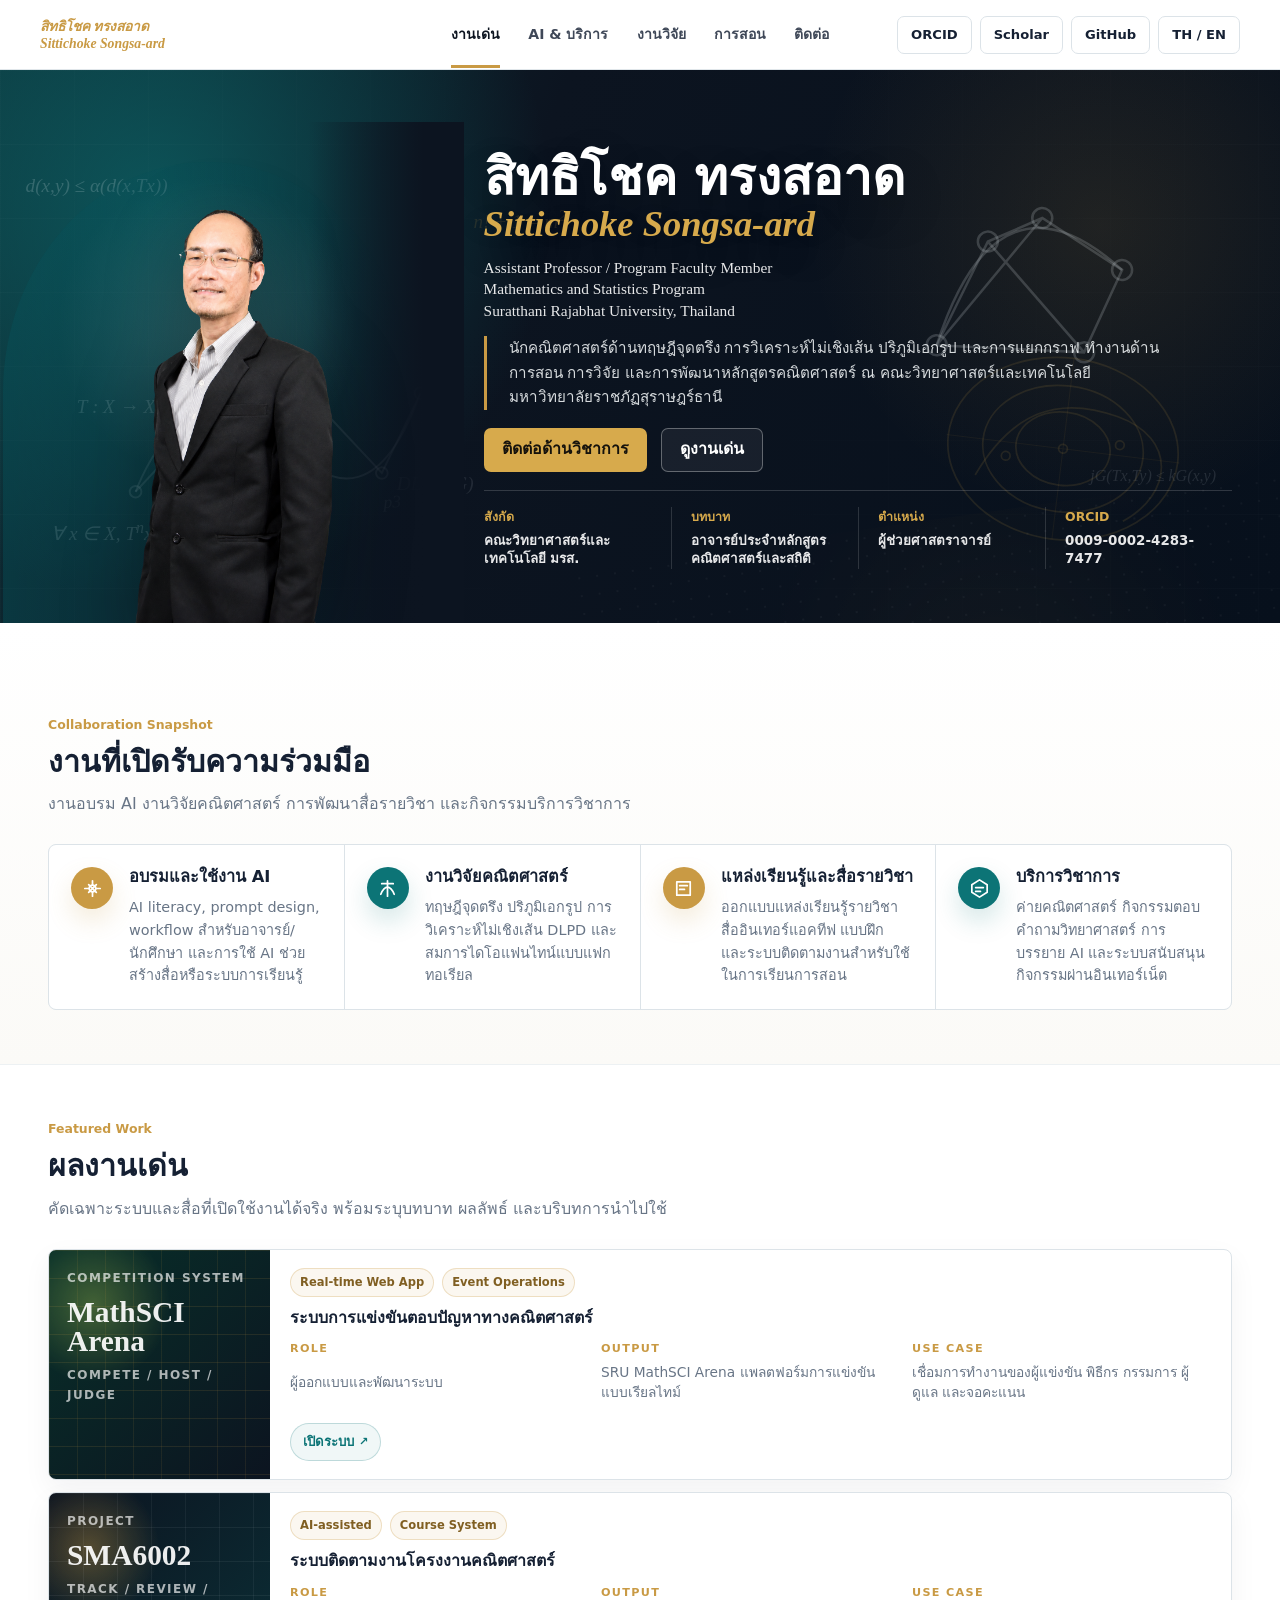
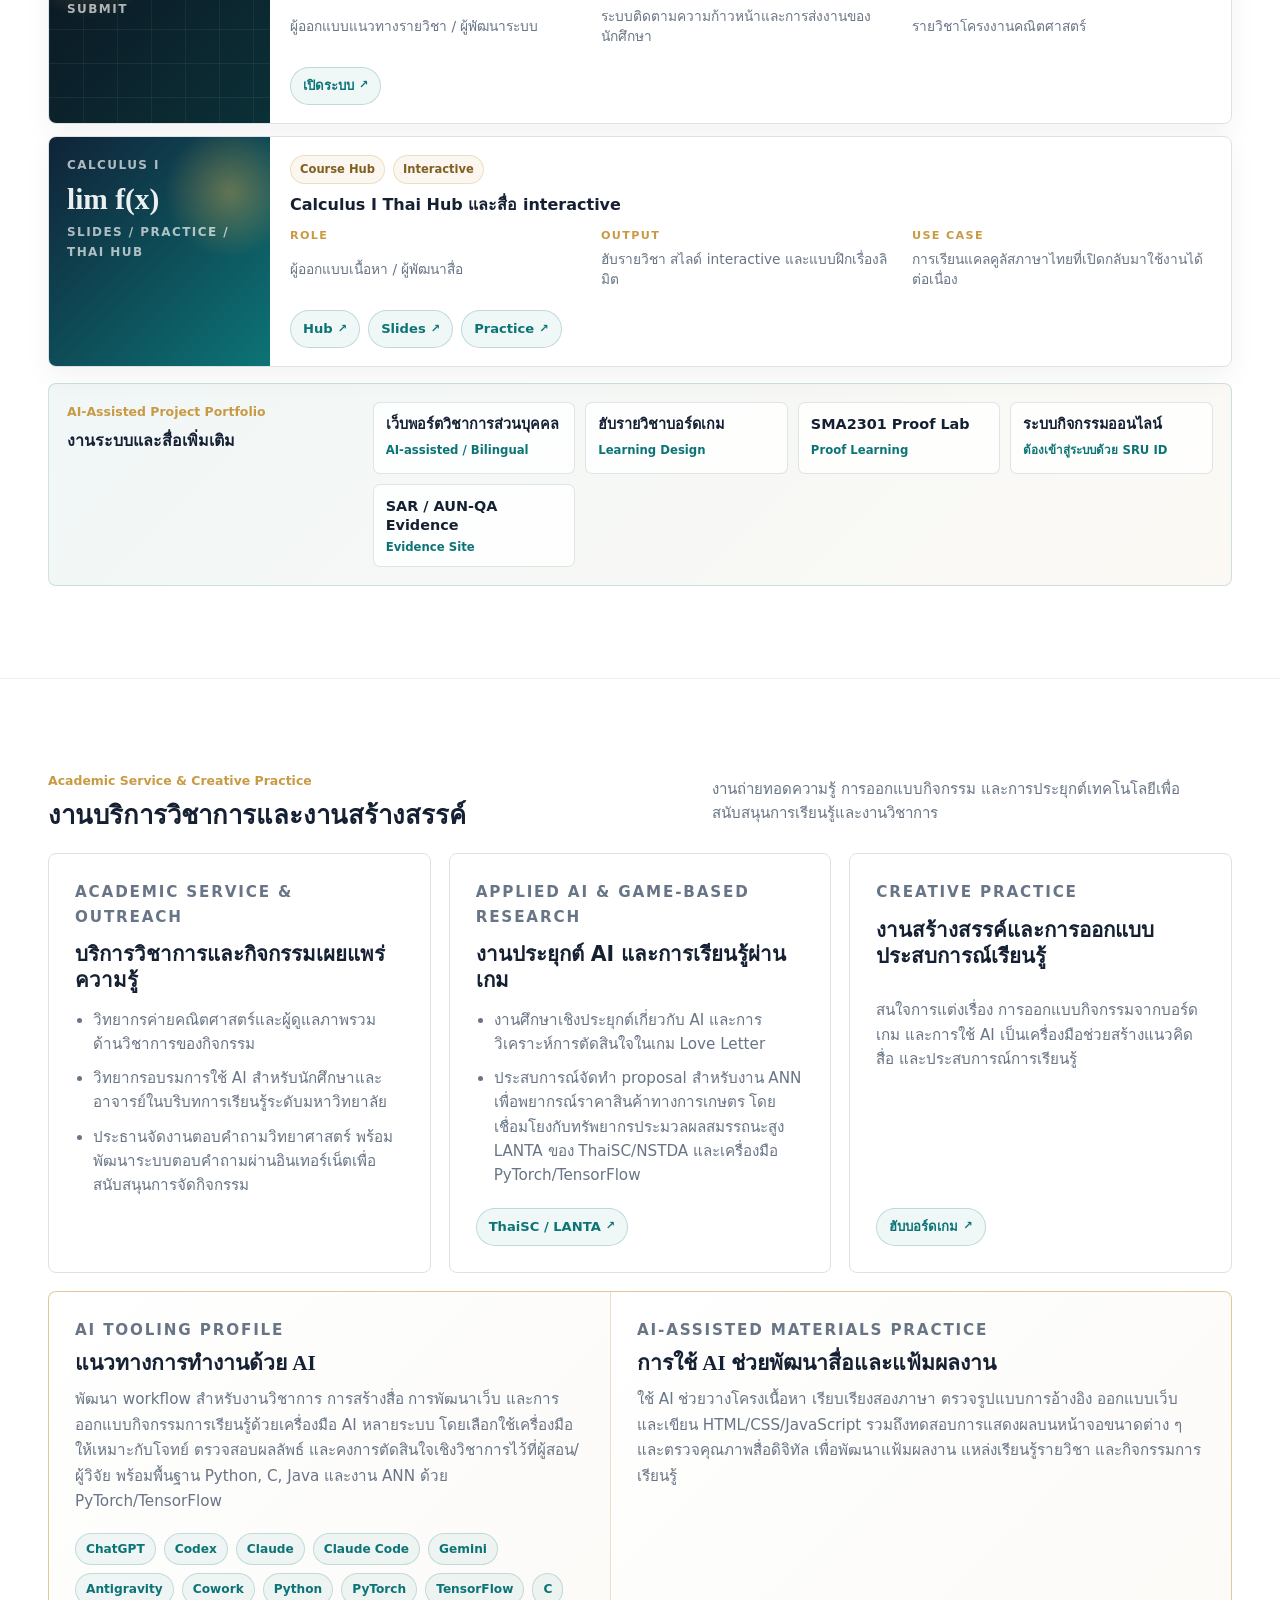
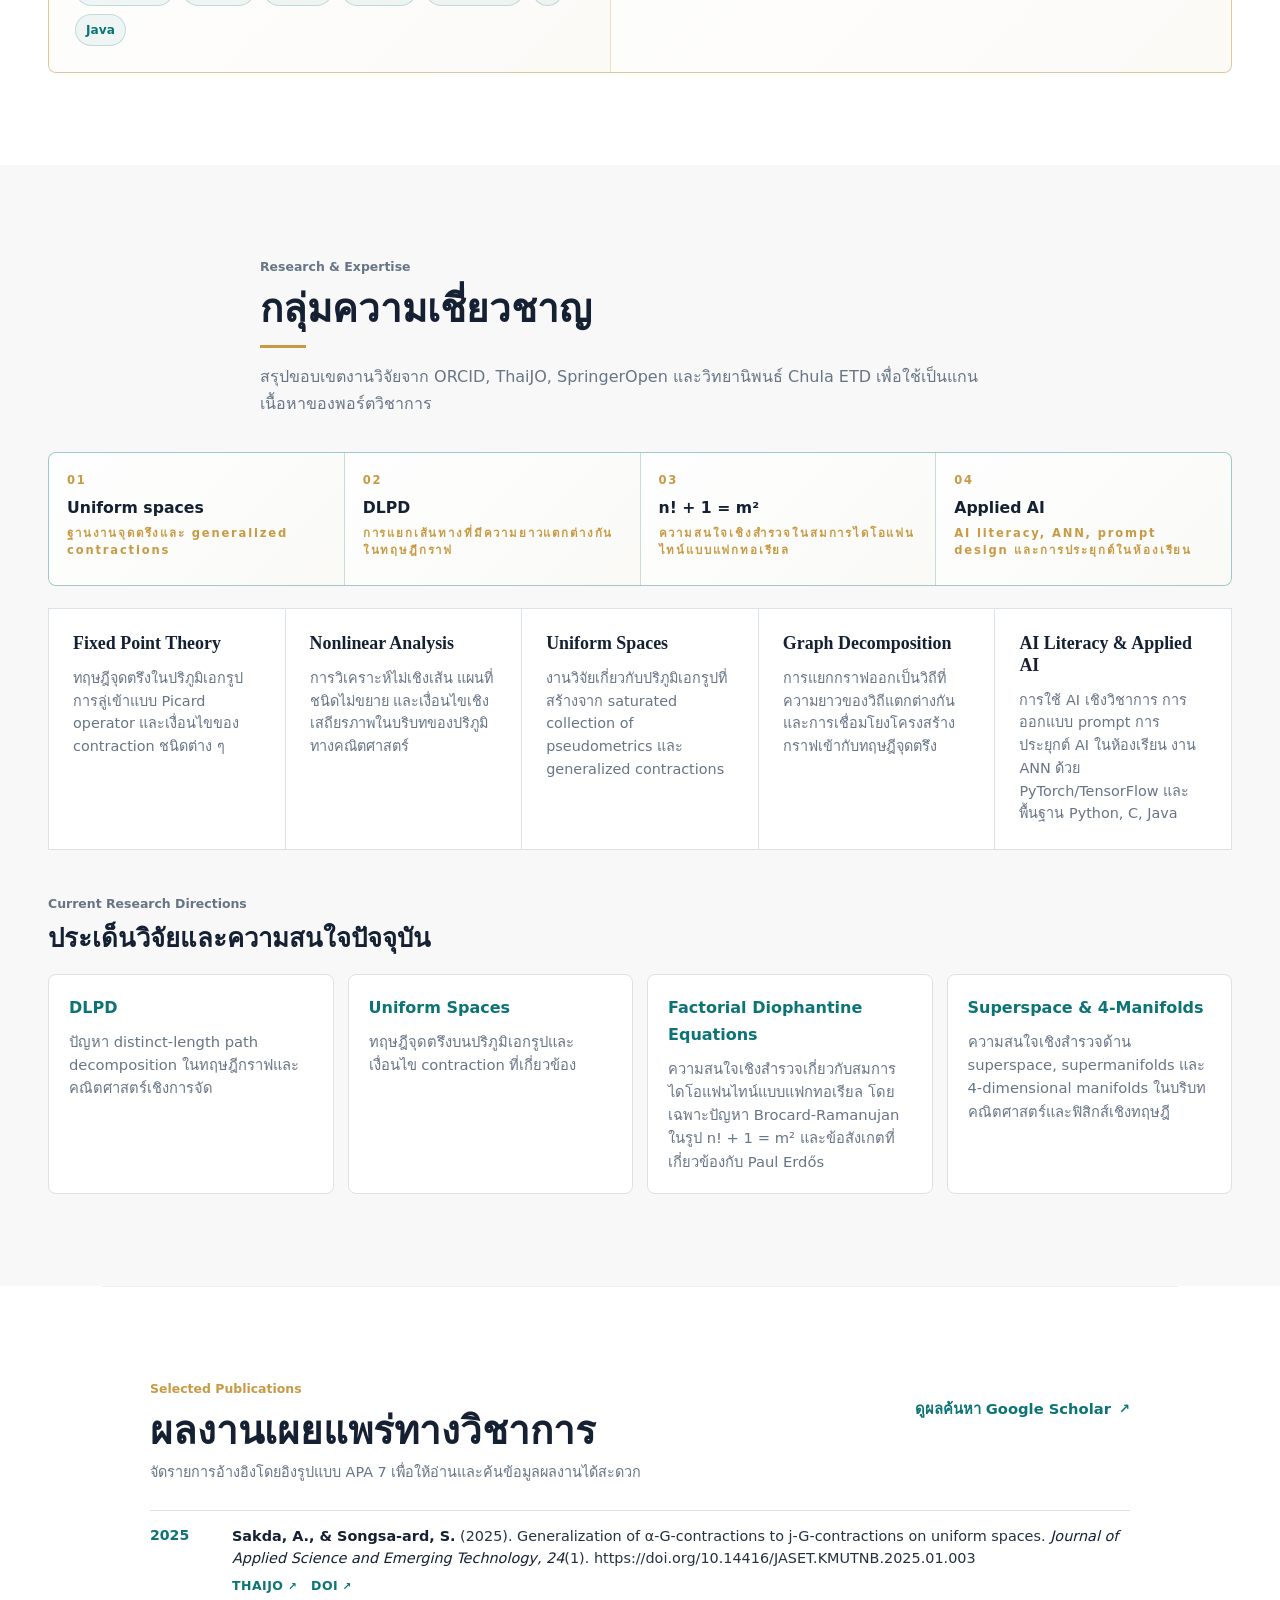
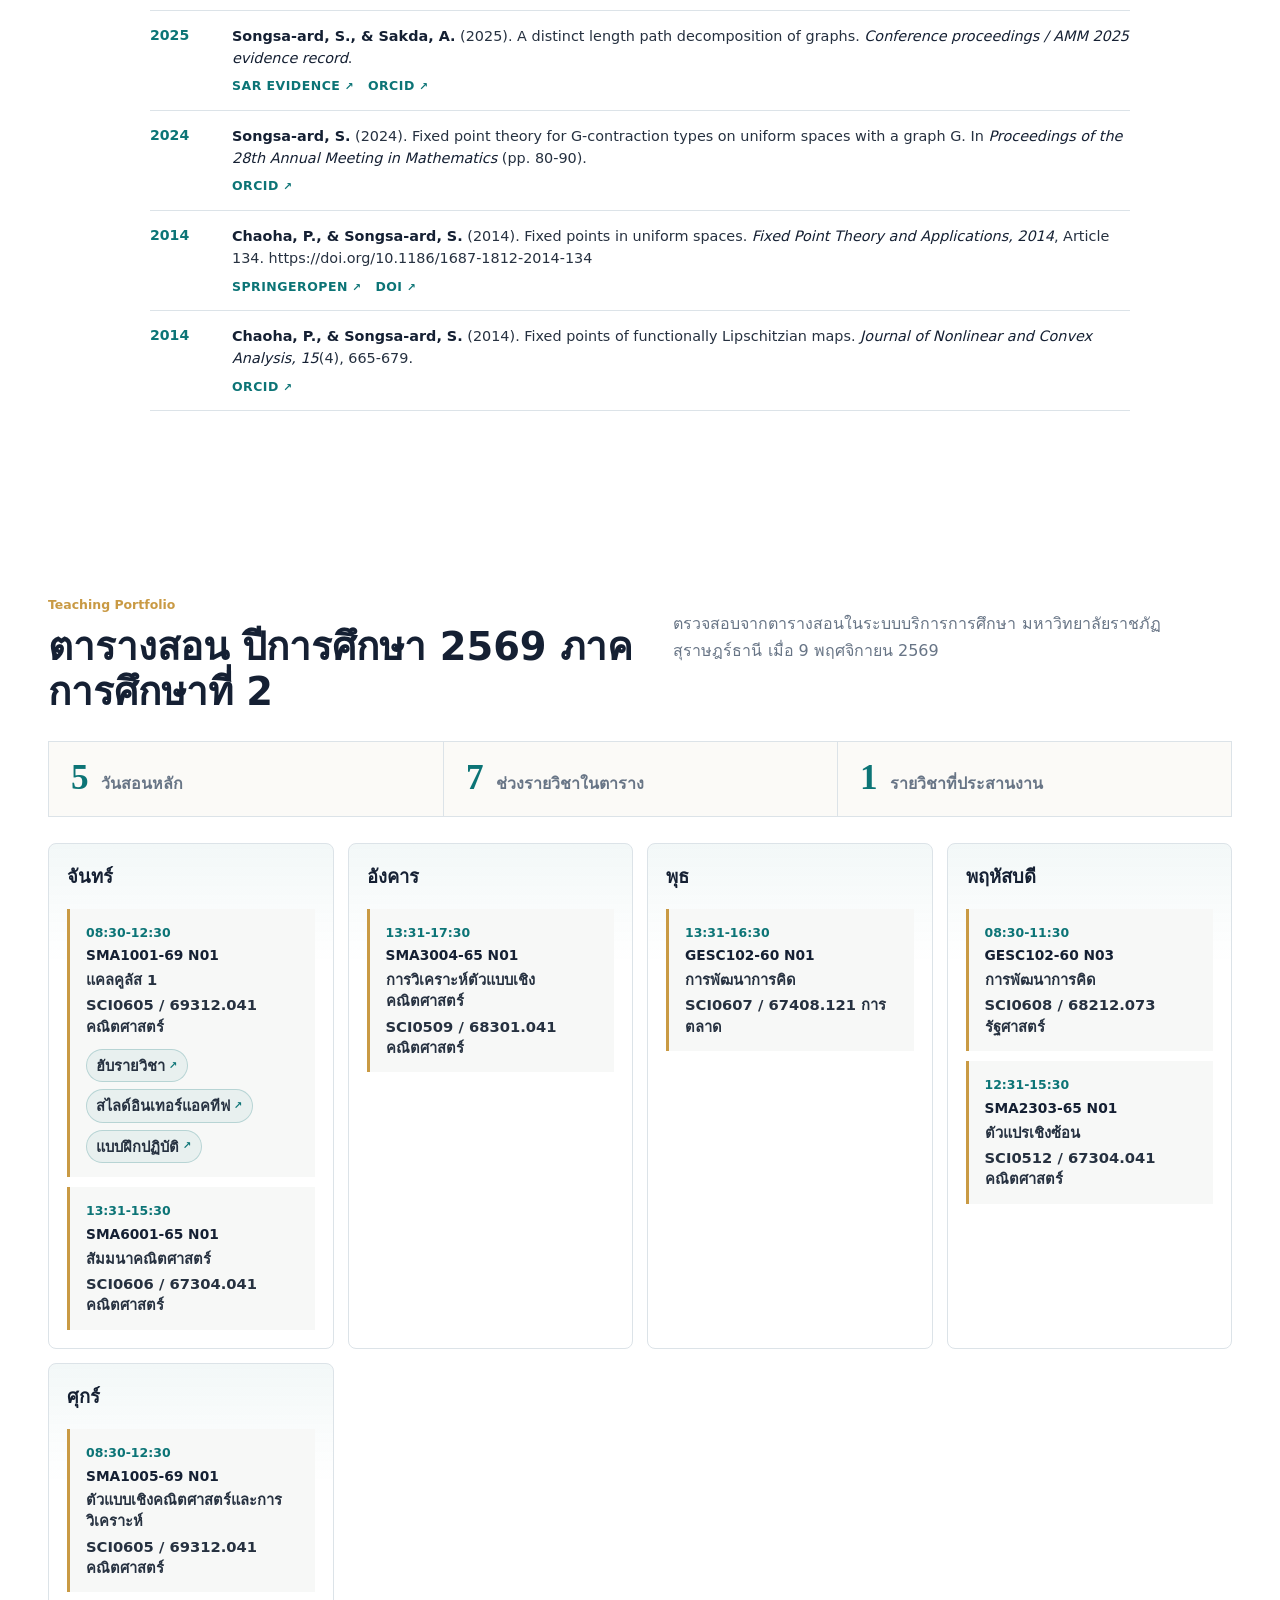
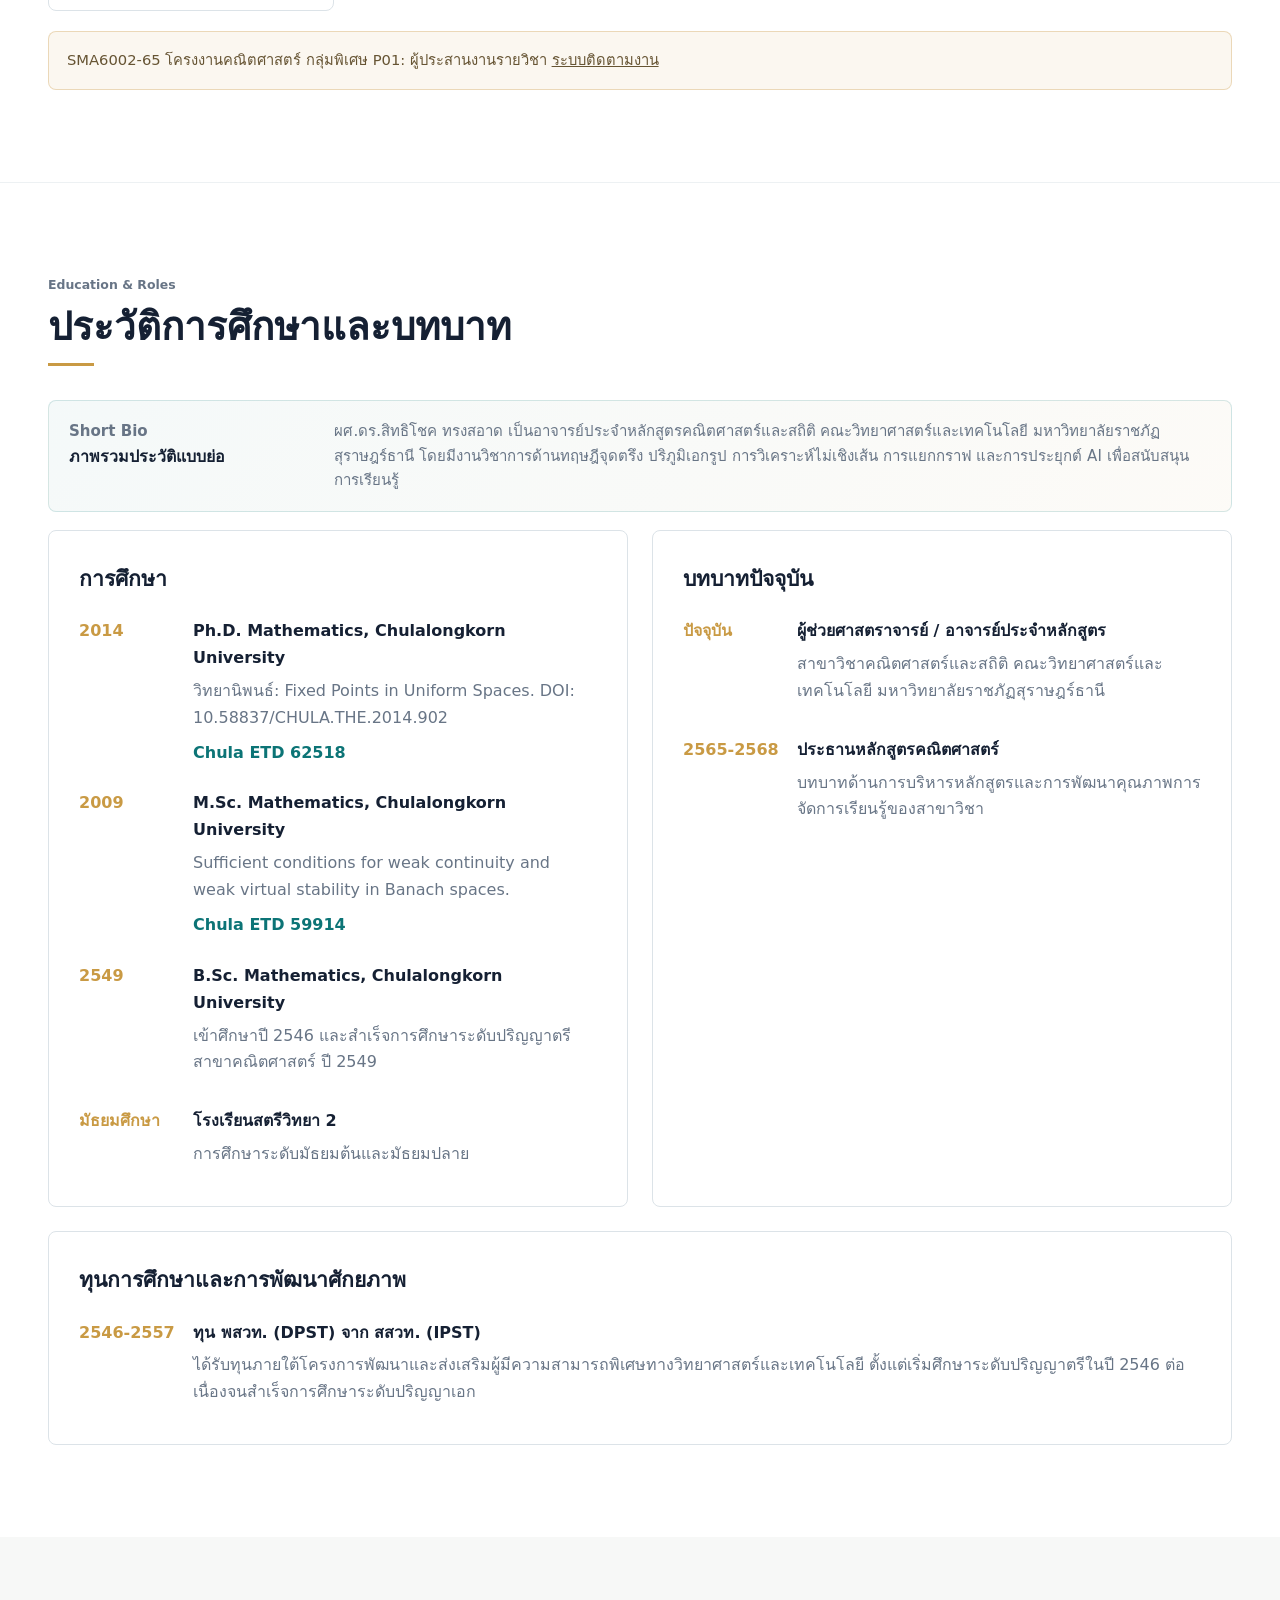
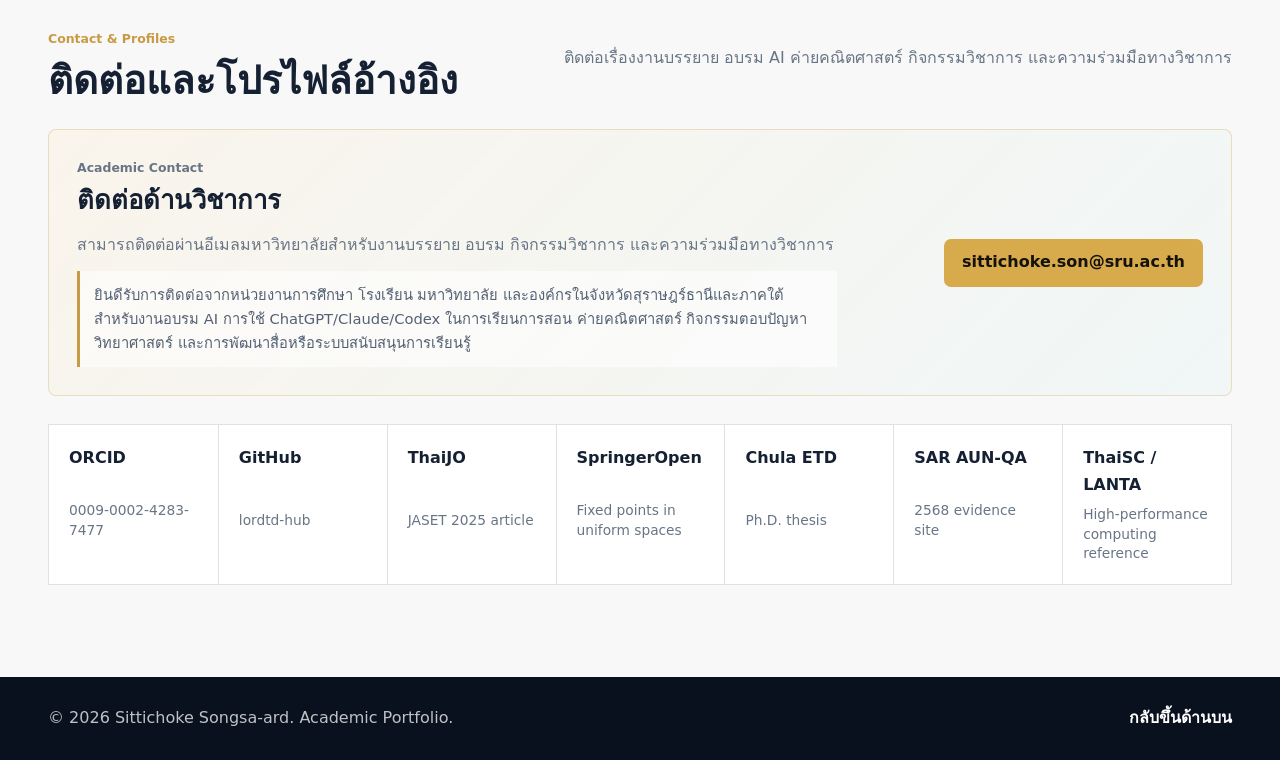
==== commit 960ca710: "Update semester 2/2569 teaching schedule and polish general wording" ====
--- a/index.html
+++ b/index.html
@@ -3,7 +3,7 @@
   <head>
     <meta charset="utf-8" />
     <meta name="viewport" content="width=device-width, initial-scale=1" />
-    <title>สิทธิโชค ทรงสอาด | Sittichoke Songsa-ard</title>
+    <title>ผศ.ดร.สิทธิโชค ทรงสอาด | คณิตศาสตร์ มหาวิทยาลัยราชภัฏสุราษฎร์ธานี</title>
     <meta
       name="description"
       content="Academic Portfolio ของ ผศ.ดร.สิทธิโชค ทรงสอาด / Sittichoke Songsa-ard รวมงานวิจัย การสอน งานบริการวิชาการ อบรม AI ค่ายคณิตศาสตร์ และระบบสื่อการเรียนรู้ในสุราษฎร์ธานีและภาคใต้"
@@ -15,59 +15,59 @@
     <meta name="author" content="Sittichoke Songsa-ard" />
     <meta name="robots" content="index, follow, max-image-preview:large" />
     <meta name="google-site-verification" content="NP37sMXrxyuh19F78fR00g0UynMicd6JEWAxQqf6FlY" />
-    <link rel="canonical" href="https://lordtd-hub.github.io/sittichoke-songsa-ard/" />
-    <link rel="sitemap" type="application/xml" href="https://lordtd-hub.github.io/sittichoke-songsa-ard/sitemap.xml" />
+    <link rel="canonical" href="https://sittichoke-son.sru.ac.th/" />
+    <link rel="sitemap" type="application/xml" href="https://sittichoke-son.sru.ac.th/sitemap-pages.xml" />
     <meta property="og:type" content="profile" />
     <meta property="og:locale" content="th_TH" />
     <meta property="og:site_name" content="Sittichoke Songsa-ard Academic Portfolio" />
-    <meta property="og:title" content="สิทธิโชค ทรงสอาด | Sittichoke Songsa-ard" />
+    <meta property="og:title" content="ผศ.ดร.สิทธิโชค ทรงสอาด | คณิตศาสตร์ มหาวิทยาลัยราชภัฏสุราษฎร์ธานี" />
     <meta
       property="og:description"
       content="ผลงานวิจัย การสอน งานบริการวิชาการ อบรม AI ค่ายคณิตศาสตร์ และระบบสื่อการเรียนรู้ในสุราษฎร์ธานีและภาคใต้"
     />
-    <meta property="og:url" content="https://lordtd-hub.github.io/sittichoke-songsa-ard/" />
-    <meta property="og:image" content="https://lordtd-hub.github.io/sittichoke-songsa-ard/assets/sittichoke-songsa-ard-ai-hero-final.png" />
+    <meta property="og:url" content="https://sittichoke-son.sru.ac.th/" />
+    <meta property="og:image" content="https://sittichoke-son.sru.ac.th/assets/sittichoke-songsa-ard-ai-hero-final.png" />
     <meta name="twitter:card" content="summary_large_image" />
-    <meta name="twitter:title" content="สิทธิโชค ทรงสอาด | Sittichoke Songsa-ard" />
+    <meta name="twitter:title" content="ผศ.ดร.สิทธิโชค ทรงสอาด | คณิตศาสตร์ มหาวิทยาลัยราชภัฏสุราษฎร์ธานี" />
     <meta
       name="twitter:description"
       content="Academic portfolio for research, teaching, AI workshops, mathematics camps, and academic collaboration in Surat Thani and Southern Thailand."
     />
-    <meta name="twitter:image" content="https://lordtd-hub.github.io/sittichoke-songsa-ard/assets/sittichoke-songsa-ard-ai-hero-final.png" />
+    <meta name="twitter:image" content="https://sittichoke-son.sru.ac.th/assets/sittichoke-songsa-ard-ai-hero-final.png" />
     <script type="application/ld+json">
       {
         "@context": "https://schema.org",
         "@graph": [
           {
             "@type": "WebSite",
-            "@id": "https://lordtd-hub.github.io/sittichoke-songsa-ard/#website",
-            "url": "https://lordtd-hub.github.io/sittichoke-songsa-ard/",
+            "@id": "https://sittichoke-son.sru.ac.th/#website",
+            "url": "https://sittichoke-son.sru.ac.th/",
             "name": "Sittichoke Songsa-ard Academic Portfolio",
             "inLanguage": ["th", "en"],
             "publisher": {
-              "@id": "https://lordtd-hub.github.io/sittichoke-songsa-ard/#person"
+              "@id": "https://sittichoke-son.sru.ac.th/#person"
             }
           },
           {
             "@type": "ProfilePage",
-            "@id": "https://lordtd-hub.github.io/sittichoke-songsa-ard/#profile-page",
-            "url": "https://lordtd-hub.github.io/sittichoke-songsa-ard/",
-            "name": "สิทธิโชค ทรงสอาด | Sittichoke Songsa-ard",
+            "@id": "https://sittichoke-son.sru.ac.th/#profile-page",
+            "url": "https://sittichoke-son.sru.ac.th/",
+            "name": "ผศ.ดร.สิทธิโชค ทรงสอาด | คณิตศาสตร์ มหาวิทยาลัยราชภัฏสุราษฎร์ธานี",
             "inLanguage": ["th", "en"],
             "mainEntity": {
-              "@id": "https://lordtd-hub.github.io/sittichoke-songsa-ard/#person"
+              "@id": "https://sittichoke-son.sru.ac.th/#person"
             }
           },
           {
             "@type": "Person",
-            "@id": "https://lordtd-hub.github.io/sittichoke-songsa-ard/#person",
+            "@id": "https://sittichoke-son.sru.ac.th/#person",
             "name": "Sittichoke Songsa-ard",
             "alternateName": ["สิทธิโชค ทรงสอาด", "Sittichoke Songsaard"],
             "honorificPrefix": "Asst. Prof. Dr.",
             "jobTitle": "Assistant Professor",
             "email": "mailto:sittichoke.son@sru.ac.th",
-            "image": "https://lordtd-hub.github.io/sittichoke-songsa-ard/assets/sittichoke-songsa-ard-ai-hero-final.png",
-            "url": "https://lordtd-hub.github.io/sittichoke-songsa-ard/",
+            "image": "https://sittichoke-son.sru.ac.th/assets/sittichoke-songsa-ard-ai-hero-final.png",
+            "url": "https://sittichoke-son.sru.ac.th/",
             "sameAs": [
               "https://orcid.org/0009-0002-4283-7477",
               "https://github.com/lordtd-hub/",
@@ -117,55 +117,55 @@
               {
                 "@type": "Offer",
                 "itemOffered": {
-                  "@id": "https://lordtd-hub.github.io/sittichoke-songsa-ard/#ai-workshop-service"
+                  "@id": "https://sittichoke-son.sru.ac.th/#ai-workshop-service"
                 }
               },
               {
                 "@type": "Offer",
                 "itemOffered": {
-                  "@id": "https://lordtd-hub.github.io/sittichoke-songsa-ard/#math-outreach-service"
+                  "@id": "https://sittichoke-son.sru.ac.th/#math-outreach-service"
                 }
               },
               {
                 "@type": "Offer",
                 "itemOffered": {
-                  "@id": "https://lordtd-hub.github.io/sittichoke-songsa-ard/#learning-system-service"
+                  "@id": "https://sittichoke-son.sru.ac.th/#learning-system-service"
                 }
               }
             ]
           },
           {
             "@type": "Service",
-            "@id": "https://lordtd-hub.github.io/sittichoke-songsa-ard/#ai-workshop-service",
+            "@id": "https://sittichoke-son.sru.ac.th/#ai-workshop-service",
             "name": "AI workshops and prompt-design training",
             "serviceType": "AI training and academic workshop",
             "provider": {
-              "@id": "https://lordtd-hub.github.io/sittichoke-songsa-ard/#person"
+              "@id": "https://sittichoke-son.sru.ac.th/#person"
             },
             "areaServed": ["Surat Thani", "Southern Thailand", "Thailand"],
             "availableChannel": {
               "@type": "ServiceChannel",
-              "serviceUrl": "https://lordtd-hub.github.io/sittichoke-songsa-ard/#sources",
+              "serviceUrl": "https://sittichoke-son.sru.ac.th/#sources",
               "availableLanguage": ["th", "en"]
             }
           },
           {
             "@type": "Service",
-            "@id": "https://lordtd-hub.github.io/sittichoke-songsa-ard/#math-outreach-service",
+            "@id": "https://sittichoke-son.sru.ac.th/#math-outreach-service",
             "name": "Mathematics camps, academic talks, and science quiz activities",
             "serviceType": "Mathematics outreach and academic service",
             "provider": {
-              "@id": "https://lordtd-hub.github.io/sittichoke-songsa-ard/#person"
+              "@id": "https://sittichoke-son.sru.ac.th/#person"
             },
             "areaServed": ["Surat Thani", "Southern Thailand", "Thailand"]
           },
           {
             "@type": "Service",
-            "@id": "https://lordtd-hub.github.io/sittichoke-songsa-ard/#learning-system-service",
+            "@id": "https://sittichoke-son.sru.ac.th/#learning-system-service",
             "name": "AI-assisted learning materials and course-support systems",
             "serviceType": "Educational technology and learning-material development",
             "provider": {
-              "@id": "https://lordtd-hub.github.io/sittichoke-songsa-ard/#person"
+              "@id": "https://sittichoke-son.sru.ac.th/#person"
             },
             "areaServed": ["Surat Thani", "Southern Thailand", "Thailand"]
           },
@@ -180,14 +180,14 @@
             "inLanguage": "th",
             "description": "A real-time web platform supporting mathematics quiz competitions across participant, host, judge, administrator, and scoreboard workflows.",
             "author": {
-              "@id": "https://lordtd-hub.github.io/sittichoke-songsa-ard/#person"
+              "@id": "https://sittichoke-son.sru.ac.th/#person"
             }
           }
         ]
       }
     </script>
     <link rel="stylesheet" href="styles.css" />
-    <link rel="icon" href="data:image/svg+xml,%3Csvg xmlns='http://www.w3.org/2000/svg' viewBox='0 0 32 32'%3E%3Crect width='32' height='32' rx='6' fill='%230c1420'/%3E%3Cpath d='M8 21c4-8 12-8 16 0M10 11h12M16 7v18' stroke='%23c99a44' stroke-width='2.4' fill='none' stroke-linecap='round'/%3E%3C/svg%3E" />
+    <link rel="icon" type="image/svg+xml" href="assets/favicon.svg" />
   </head>
   <body data-lang="th">
     <header class="site-header" data-elevate>
@@ -261,7 +261,8 @@
           <figure class="portrait-frame">
             <img
               src="assets/sittichoke-songsa-ard-ai-hero-final.png"
-              alt="Portrait of Asst. Prof. Dr. Sittichoke Songsa-ard"
+              alt="ผศ.ดร.สิทธิโชค ทรงสอาด — Sittichoke Songsa-ard อาจารย์คณิตศาสตร์ มหาวิทยาลัยราชภัฏสุราษฎร์ธานี"
+              width="717" height="1437" fetchpriority="high" decoding="async"
             />
           </figure>
 
@@ -324,10 +325,10 @@
         <div class="section-heading-row">
           <div>
             <p class="section-kicker">Collaboration Snapshot</p>
-            <h2><span data-th>ภาพรวมงานที่ติดต่อร่วมงานได้</span><span data-en>Ways to Work Together</span></h2>
+            <h2><span data-th>งานที่เปิดรับความร่วมมือ</span><span data-en>Ways to Work Together</span></h2>
           </div>
           <p class="section-note">
-            <span data-th>สรุปพื้นที่งานที่เห็นผลชัด ทั้งงานอบรม AI งานวิจัยคณิตศาสตร์ การพัฒนาสื่อรายวิชา และกิจกรรมบริการวิชาการ</span>
+            <span data-th>งานอบรม AI งานวิจัยคณิตศาสตร์ การพัฒนาสื่อรายวิชา และกิจกรรมบริการวิชาการ</span>
             <span data-en>At-a-glance summary of work areas: AI training, mathematical research, course-material development, and academic outreach.</span>
           </p>
         </div>
@@ -356,8 +357,8 @@
               <svg viewBox="0 0 24 24"><path d="M5 5h14v14H5z"/><path d="M8 9h8M8 13h5"/></svg>
             </span>
             <div>
-              <h3><span data-th>ฮับรายวิชาและสื่อ</span><span data-en>Course Hubs</span></h3>
-              <p><span data-th>ออกแบบฮับรายวิชา สื่อ interactive แบบฝึก และระบบติดตามงานที่เชื่อมโยงกับการเรียนการสอนจริง</span><span data-en>Course hubs, interactive activities, practice materials, and learning-support systems connected to active teaching.</span></p>
+              <h3><span data-th>แหล่งเรียนรู้และสื่อรายวิชา</span><span data-en>Course Hubs</span></h3>
+              <p><span data-th>ออกแบบแหล่งเรียนรู้รายวิชา สื่ออินเทอร์แอคทีฟ แบบฝึก และระบบติดตามงานสำหรับใช้ในการเรียนการสอน</span><span data-en>Course hubs, interactive activities, practice materials, and learning-support systems connected to active teaching.</span></p>
             </div>
           </article>
           <article>
@@ -376,7 +377,7 @@
         <div class="section-heading-row">
           <div>
             <p class="section-kicker">Featured Work</p>
-            <h2><span data-th>งานเด่นที่จับต้องได้</span><span data-en>Selected Work With Working Links</span></h2>
+            <h2><span data-th>ผลงานเด่น</span><span data-en>Featured Projects and Learning Materials</span></h2>
           </div>
           <p class="section-note">
             <span data-th>คัดเฉพาะระบบและสื่อที่เปิดใช้งานได้จริง พร้อมระบุบทบาท ผลลัพธ์ และบริบทการนำไปใช้</span>
@@ -402,7 +403,7 @@
                 <div><dt>Output</dt><dd><span data-th>SRU MathSCI Arena แพลตฟอร์มการแข่งขันแบบเรียลไทม์</span><span data-en>SRU MathSCI Arena, a real-time competition platform</span></dd></div>
                 <div><dt>Use case</dt><dd><span data-th>เชื่อมการทำงานของผู้แข่งขัน พิธีกร กรรมการ ผู้ดูแล และจอคะแนน</span><span data-en>Connects participant, host, judge, administrator, and scoreboard workflows</span></dd></div>
               </dl>
-              <div class="service-actions"><a href="https://math-competition-web.onrender.com/" target="_blank" rel="noreferrer"><span data-th>เปิดระบบ</span><span data-en>Open System</span></a></div>
+              <div class="service-actions"><a href="https://sittichoke-son.sru.ac.th/sites/math-arena/" target="_blank" rel="noreferrer"><span data-th>เปิดระบบ</span><span data-en>Open System</span></a></div>
             </div>
           </article>
 
@@ -423,7 +424,7 @@
                 <div><dt>Output</dt><dd><span data-th>ระบบติดตามความก้าวหน้าและการส่งงานของนักศึกษา</span><span data-en>Progress tracking and submission-support system</span></dd></div>
                 <div><dt>Use case</dt><dd><span data-th>รายวิชาโครงงานคณิตศาสตร์</span><span data-en>Mathematics Project course management</span></dd></div>
               </dl>
-              <div class="service-actions"><a href="https://system-project-math-sci-sru.vercel.app/" target="_blank" rel="noreferrer"><span data-th>เปิดระบบ</span><span data-en>Open System</span></a></div>
+              <div class="service-actions"><a href="https://sittichoke-son.sru.ac.th/sites/math-projects/" target="_blank" rel="noreferrer"><span data-th>เปิดระบบ</span><span data-en>Open System</span></a></div>
             </div>
           </article>
 
@@ -445,7 +446,7 @@
                 <div><dt>Use case</dt><dd><span data-th>การเรียนแคลคูลัสภาษาไทยที่เปิดกลับมาใช้งานได้ต่อเนื่อง</span><span data-en>Reusable Thai-language Calculus I learning materials</span></dd></div>
               </dl>
               <div class="service-actions">
-                <a href="https://lordtd-hub.github.io/calculus1-thai/" target="_blank" rel="noreferrer">Hub</a>
+                <a href="https://sittichoke-son.sru.ac.th/sites/calculus/" target="_blank" rel="noreferrer">Hub</a>
                 <a href="https://lordtd-hub.github.io/calculus1-thai/content/limits/interactive/week-02-03-limit-continuity-sbra-slides.html" target="_blank" rel="noreferrer">Slides</a>
                 <a href="https://lordtd-hub.github.io/calculus1-thai/content/limits/sbra/week-02-03-limit-continuity-sbra-practice.html" target="_blank" rel="noreferrer">Practice</a>
               </div>
@@ -461,10 +462,10 @@
           </div>
           <div class="compact-project-list">
             <a href="#top"><strong><span data-th>เว็บพอร์ตวิชาการส่วนบุคคล</span><span data-en>Personal Academic Portfolio</span></strong><small>AI-assisted / Bilingual</small></a>
-            <a href="https://lordtd-hub.github.io/board-game-course/" target="_blank" rel="noreferrer"><strong><span data-th>ฮับรายวิชาบอร์ดเกม</span><span data-en>Board Game Course Hub</span></strong><small>Learning Design</small></a>
-            <a href="https://lordtd-hub.github.io/sma2301-proof-lab/" target="_blank" rel="noreferrer"><strong>SMA2301 Proof Lab</strong><small>Proof Learning</small></a>
-            <a href="https://script.google.com/a/macros/sru.ac.th/s/AKfycbyavgiyv1043sW00eJKFgqQvz5poA5U52pEG9iO0PKB-6pKWuCENZ83My46Ia_GMd9IgQ/exec" target="_blank" rel="noreferrer"><strong><span data-th>ระบบกิจกรรมออนไลน์</span><span data-en>Activity Response System</span></strong><small><span data-th>ต้องเข้าสู่ระบบด้วย SRU ID</span><span data-en>Requires SRU ID sign-in</span></small></a>
-            <a href="https://sar-aunqa-2568-vercel-page.vercel.app/" target="_blank" rel="noreferrer"><strong>SAR / AUN-QA Evidence</strong><small>Evidence Site</small></a>
+            <a href="https://sittichoke-son.sru.ac.th/sites/board-games/" target="_blank" rel="noreferrer"><strong><span data-th>ฮับรายวิชาบอร์ดเกม</span><span data-en>Board Game Course Hub</span></strong><small>Learning Design</small></a>
+            <a href="https://sittichoke-son.sru.ac.th/sites/proof-lab/" target="_blank" rel="noreferrer"><strong>SMA2301 Proof Lab</strong><small>Proof Learning</small></a>
+            <a href="https://sittichoke-son.sru.ac.th/sites/activities/" target="_blank" rel="noreferrer"><strong><span data-th>ระบบกิจกรรมออนไลน์</span><span data-en>Activity Response System</span></strong><small><span data-th>ต้องเข้าสู่ระบบด้วย SRU ID</span><span data-en>Requires SRU ID sign-in</span></small></a>
+            <a href="https://sittichoke-son.sru.ac.th/sites/aunqa/" target="_blank" rel="noreferrer"><strong>SAR / AUN-QA Evidence</strong><small>Evidence Site</small></a>
           </div>
         </div>
       </section>
@@ -474,9 +475,9 @@
           <div class="section-heading-row">
             <div>
               <p class="section-kicker">Selected Publications</p>
-              <h2><span data-th>ผลงานเผยแพร่แบบอ้างอิง</span><span data-en>Selected Publications in Citation Format</span></h2>
+              <h2><span data-th>ผลงานเผยแพร่ทางวิชาการ</span><span data-en>Selected Publications in Citation Format</span></h2>
               <p class="publication-note">
-                <span data-th>จัดรูปแบบให้ใกล้เคียง APA 7 เพื่ออ่านเร็วและใช้เป็นหลักฐานประกอบการติดต่อทางวิชาการ</span>
+                <span data-th>จัดรายการอ้างอิงโดยอิงรูปแบบ APA 7 เพื่อให้อ่านและค้นข้อมูลผลงานได้สะดวก</span>
                 <span data-en>Formatted in an APA 7-inspired style for quick scanning and academic reference.</span>
               </p>
             </div>
@@ -506,7 +507,7 @@
               <div class="citation-body">
                 <p><strong>Songsa-ard, S., &amp; Sakda, A.</strong> (2025). A distinct length path decomposition of graphs. <em>Conference proceedings / AMM 2025 evidence record</em>.</p>
                 <div class="citation-links">
-                  <a href="https://sar-aunqa-2568-vercel-page.vercel.app/" target="_blank" rel="noreferrer">SAR Evidence</a>
+                  <a href="https://sittichoke-son.sru.ac.th/sites/aunqa/" target="_blank" rel="noreferrer">SAR Evidence</a>
                   <a href="https://orcid.org/0009-0002-4283-7477" target="_blank" rel="noreferrer">ORCID</a>
                 </div>
               </div>
@@ -640,7 +641,7 @@
             <h3><span data-th>บริการวิชาการและกิจกรรมเผยแพร่ความรู้</span><span data-en>Academic Service and Outreach</span></h3>
             <ul>
               <li><span data-th>วิทยากรค่ายคณิตศาสตร์และผู้ดูแลภาพรวมด้านวิชาการของกิจกรรม</span><span data-en>Mathematics camp speaker with responsibility for academic activity design.</span></li>
-              <li><span data-th>วิทยากรอบรมการใช้ AI สำหรับนักศึกษาและอาจารย์ในบริบทการเรียนรู้ระดับมหาวิทยาลัย</span><span data-en>AI training speaker for students and university instructors in higher-education learning contexts.</span></li>
+              <li><span data-th>วิทยากรอบรมการใช้ AI สำหรับนักศึกษาและอาจารย์ในบริบทการเรียนรู้ระดับมหาวิทยาลัย</span><span data-en>AI workshop speaker for university students and instructors.</span></li>
               <li><span data-th>ประธานจัดงานตอบคำถามวิทยาศาสตร์ พร้อมพัฒนาระบบตอบคำถามผ่านอินเทอร์เน็ตเพื่อสนับสนุนการจัดกิจกรรม</span><span data-en>Science quiz chair with experience developing an internet-based response system for event operations.</span></li>
             </ul>
           </article>
@@ -662,7 +663,7 @@
             <h3><span data-th>งานสร้างสรรค์และการออกแบบประสบการณ์เรียนรู้</span><span data-en>Creative Practice and Learning Design</span></h3>
             <p><span data-th>สนใจการแต่งเรื่อง การออกแบบกิจกรรมจากบอร์ดเกม และการใช้ AI เป็นเครื่องมือช่วยสร้างแนวคิด สื่อ และประสบการณ์การเรียนรู้</span><span data-en>Explores storytelling, board-game-based activity design, and AI-assisted creative workflows for developing ideas, learning media, and classroom experiences.</span></p>
             <div class="service-actions">
-              <a href="https://lordtd-hub.github.io/board-game-course/" target="_blank" rel="noreferrer"><span data-th>ฮับบอร์ดเกม</span><span data-en>Board Game Hub</span></a>
+              <a href="https://sittichoke-son.sru.ac.th/sites/board-games/" target="_blank" rel="noreferrer"><span data-th>ฮับบอร์ดเกม</span><span data-en>Board Game Hub</span></a>
             </div>
           </article>
         </div>
@@ -692,9 +693,9 @@
           </div>
           <div>
             <p class="service-label">AI-Assisted Materials Practice</p>
-            <h3><span data-th>สื่อและพอร์ตงานที่พัฒนาด้วย AI-assisted workflow</span><span data-en>Learning Materials and Portfolio Workflows</span></h3>
+            <h3><span data-th>การใช้ AI ช่วยพัฒนาสื่อและแฟ้มผลงาน</span><span data-en>Learning Materials and Portfolio Workflows</span></h3>
             <p>
-              <span data-th>ประยุกต์ AI ในการวางโครงเนื้อหา เรียบเรียงสองภาษา ตรวจรูปแบบ citation ออกแบบเว็บ เขียน HTML/CSS/JavaScript ทดลอง responsive layout และตรวจคุณภาพสื่อดิจิทัล โดยใช้เป็นกระบวนการสนับสนุนการสร้างพอร์ต ฮับรายวิชา และกิจกรรมการเรียนรู้</span>
+              <span data-th>ใช้ AI ช่วยวางโครงเนื้อหา เรียบเรียงสองภาษา ตรวจรูปแบบการอ้างอิง ออกแบบเว็บ และเขียน HTML/CSS/JavaScript รวมถึงทดสอบการแสดงผลบนหน้าจอขนาดต่าง ๆ และตรวจคุณภาพสื่อดิจิทัล เพื่อพัฒนาแฟ้มผลงาน แหล่งเรียนรู้รายวิชา และกิจกรรมการเรียนรู้</span>
               <span data-en>Applies AI to content structuring, bilingual drafting, citation-format review, web design, HTML/CSS/JavaScript implementation, responsive layout iteration, and digital-material QA as part of portfolio, course-hub, and learning-activity development.</span>
             </p>
           </div>
@@ -706,99 +707,40 @@
         <div class="section-heading-row">
           <div>
             <p class="section-kicker">Teaching Portfolio</p>
-            <h2><span data-th>ตารางสอน ปีการศึกษา 2569 ภาคการศึกษาที่ 1</span><span data-en>Teaching Schedule, Semester 1, Academic Year 2026 (B.E. 2569)</span></h2>
+            <h2><span data-th>ตารางสอน ปีการศึกษา 2569 ภาคการศึกษาที่ 2</span><span data-en>Teaching Schedule, Semester 2, Academic Year 2026 (B.E. 2569)</span></h2>
           </div>
           <p class="section-note">
-            <span data-th>ข้อมูลเรียบเรียงใหม่จาก PDF ระบบบริการการศึกษา มหาวิทยาลัยราชภัฏสุราษฎร์ธานี</span>
-            <span data-en>Compiled and reformatted from the Suratthani Rajabhat University Academic Services System PDF.</span>
+            <span data-th>ตรวจสอบจากตารางสอนในระบบบริการการศึกษา มหาวิทยาลัยราชภัฏสุราษฎร์ธานี เมื่อ 9 พฤศจิกายน 2569</span>
+            <span data-en>Verified against the Suratthani Rajabhat University Academic Services System teaching timetable on 9 November 2026.</span>
           </p>
         </div>
 
         <div class="teaching-summary" aria-label="Teaching summary">
           <div>
-            <strong>4</strong>
+            <strong>5</strong>
             <span><span data-th>วันสอนหลัก</span><span data-en>Main teaching days</span></span>
           </div>
           <div>
-            <strong>9</strong>
+            <strong>7</strong>
             <span><span data-th>ช่วงรายวิชาในตาราง</span><span data-en>Scheduled course blocks</span></span>
           </div>
           <div>
             <strong>1</strong>
-              <span><span data-th>รายวิชาที่รับผิดชอบเพิ่มเติม</span><span data-en>Additional course assignment</span></span>
-          </div>
-        </div>
+              <span><span data-th>รายวิชาที่ประสานงาน</span><span data-en>Course coordination</span></span>
+          </div>
+        </div>
+
 
         <div class="weekly-board">
           <article class="day-column">
             <h3><span data-th>จันทร์</span><span data-en>Monday</span></h3>
             <div class="course-block">
               <time>08:30-12:30</time>
-              <strong>SMA7005-65 N01</strong>
-              <span><span data-th>ปัญญาประดิษฐ์เบื้องต้น</span><span data-en>Introduction to Artificial Intelligence</span></span>
-              <small><span data-th>ED229 / 66045.041 คณิตศาสตร์</span><span data-en>ED229 / 66045.041 Mathematics</span></small>
-            </div>
-            <div class="course-block">
-              <time>13:31-17:30</time>
-              <strong>SMA6002-65 N01</strong>
-              <span><span data-th>โครงงานคณิตศาสตร์</span><span data-en>Mathematics Project</span></span>
-              <small><span data-th>SCI0606 / 66045.041 คณิตศาสตร์</span><span data-en>SCI0606 / 66045.041 Mathematics</span></small>
+              <strong>SMA1001-69 N01</strong>
+              <span><span data-th>แคลคูลัส 1</span><span data-en>Calculus I</span></span>
+              <small><span data-th>SCI0605 / 69312.041 คณิตศาสตร์</span><span data-en>SCI0605 / 69312.041 Mathematics</span></small>
               <div class="course-links" aria-label="Course materials">
-                <a href="https://system-project-math-sci-sru.vercel.app/" target="_blank" rel="noreferrer">
-                  <span data-th>ระบบติดตามงาน</span><span data-en>Project Tracking</span>
-                </a>
-              </div>
-            </div>
-          </article>
-
-          <article class="day-column">
-            <h3><span data-th>อังคาร</span><span data-en>Tuesday</span></h3>
-            <div class="course-block">
-              <time>08:30-12:30</time>
-              <strong>SCI0007-69 N01</strong>
-              <span><span data-th>วิทยาการคำนวณและการประยุกต์ใช้ปัญญาประดิษฐ์</span><span data-en>Computational Science and Applications of Artificial Intelligence</span></span>
-              <small><span data-th>ห้องปฏิบัติการคอมพิวเตอร์ 11 / 69312.041 คณิตศาสตร์</span><span data-en>Computer Lab 11 / 69312.041 Mathematics</span></small>
-              <div class="course-links" aria-label="Course materials">
-                <a href="https://script.google.com/a/macros/sru.ac.th/s/AKfycbyavgiyv1043sW00eJKFgqQvz5poA5U52pEG9iO0PKB-6pKWuCENZ83My46Ia_GMd9IgQ/exec" target="_blank" rel="noreferrer">
-                  <span data-th>กิจกรรมรายวิชา</span><span data-en>Course Activities</span>
-                </a>
-                <small class="access-note"><span data-th>ต้องเข้าสู่ระบบด้วย SRU ID</span><span data-en>Requires SRU ID sign-in</span></small>
-              </div>
-            </div>
-            <div class="course-block">
-              <time>13:31-17:30</time>
-              <strong>SMA2106-69 X01</strong>
-              <span><span data-th>กลยุทธ์และการคิดเชิงวิเคราะห์ผ่านบอร์ดเกม</span><span data-en>Strategy and Analytical Thinking through Board Games</span></span>
-              <small>SCI0605</small>
-              <div class="course-links" aria-label="Course materials">
-                <a href="https://lordtd-hub.github.io/board-game-course/" target="_blank" rel="noreferrer">
-                  <span data-th>ฮับรายวิชา</span><span data-en>Course Hub</span>
-                </a>
-              </div>
-            </div>
-          </article>
-
-          <article class="day-column">
-            <h3><span data-th>พุธ</span><span data-en>Wednesday</span></h3>
-            <div class="course-block compact">
-              <time>08:30-11:30</time>
-              <strong>GESC102-60 N09</strong>
-              <span><span data-th>การพัฒนาการคิด</span><span data-en>Development of Thinking</span></span>
-              <small><span data-th>SCI0511 / กลุ่มเทียบโอน เทคโนโลยีอุตสาหกรรม</span><span data-en>SCI0511 / Industrial Technology transfer-credit group</span></small>
-            </div>
-            <div class="course-block compact">
-              <time>11:31-13:30</time>
-              <strong>SMA6001-65 P01</strong>
-              <span><span data-th>สัมมนาคณิตศาสตร์</span><span data-en>Mathematics Seminar</span></span>
-              <small><span data-th>ไม่ระบุห้อง</span><span data-en>Room not specified</span></small>
-            </div>
-            <div class="course-block compact">
-              <time>13:31-16:30</time>
-              <strong>SMAC001-65/66</strong>
-              <span><span data-th>แคลคูลัส 1</span><span data-en>Calculus I</span></span>
-              <small><span data-th>P01/P02 / ไม่ระบุห้อง</span><span data-en>P01/P02 / Room not specified</span></small>
-              <div class="course-links" aria-label="Course materials">
-                <a href="https://lordtd-hub.github.io/calculus1-thai/" target="_blank" rel="noreferrer">
+                <a href="https://sittichoke-son.sru.ac.th/sites/calculus/" target="_blank" rel="noreferrer">
                   <span data-th>ฮับรายวิชา</span><span data-en>Course Hub</span>
                 </a>
                 <a href="https://lordtd-hub.github.io/calculus1-thai/content/limits/interactive/week-02-03-limit-continuity-sbra-slides.html" target="_blank" rel="noreferrer">
@@ -809,45 +751,66 @@
                 </a>
               </div>
             </div>
+            <div class="course-block">
+              <time>13:31-15:30</time>
+              <strong>SMA6001-65 N01</strong>
+              <span><span data-th>สัมมนาคณิตศาสตร์</span><span data-en>Mathematics Seminar</span></span>
+              <small><span data-th>SCI0606 / 67304.041 คณิตศาสตร์</span><span data-en>SCI0606 / 67304.041 Mathematics</span></small>
+            </div>
+          </article>
+
+          <article class="day-column">
+            <h3><span data-th>อังคาร</span><span data-en>Tuesday</span></h3>
+            <div class="course-block">
+              <time>13:31-17:30</time>
+              <strong>SMA3004-65 N01</strong>
+              <span><span data-th>การวิเคราะห์ตัวแบบเชิงคณิตศาสตร์</span><span data-en>Mathematical Model Analysis</span></span>
+              <small><span data-th>SCI0509 / 68301.041 คณิตศาสตร์</span><span data-en>SCI0509 / 68301.041 Mathematics</span></small>
+            </div>
+          </article>
+
+          <article class="day-column">
+            <h3><span data-th>พุธ</span><span data-en>Wednesday</span></h3>
+            <div class="course-block">
+              <time>13:31-16:30</time>
+              <strong>GESC102-60 N01</strong>
+              <span><span data-th>การพัฒนาการคิด</span><span data-en>Development of Thinking</span></span>
+              <small><span data-th>SCI0607 / 67408.121 การตลาด</span><span data-en>SCI0607 / 67408.121 Marketing</span></small>
+            </div>
+          </article>
+
+          <article class="day-column">
+            <h3><span data-th>พฤหัสบดี</span><span data-en>Thursday</span></h3>
+            <div class="course-block">
+              <time>08:30-11:30</time>
+              <strong>GESC102-60 N03</strong>
+              <span><span data-th>การพัฒนาการคิด</span><span data-en>Development of Thinking</span></span>
+              <small><span data-th>SCI0608 / 68212.073 รัฐศาสตร์</span><span data-en>SCI0608 / 68212.073 Political Science</span></small>
+            </div>
+            <div class="course-block">
+              <time>12:31-15:30</time>
+              <strong>SMA2303-65 N01</strong>
+              <span><span data-th>ตัวแปรเชิงซ้อน</span><span data-en>Complex Variables</span></span>
+              <small><span data-th>SCI0512 / 67304.041 คณิตศาสตร์</span><span data-en>SCI0512 / 67304.041 Mathematics</span></small>
+            </div>
           </article>
 
           <article class="day-column">
             <h3><span data-th>ศุกร์</span><span data-en>Friday</span></h3>
             <div class="course-block">
-              <time>08:30-11:30</time>
-              <strong>SMA2301-65 N01</strong>
-              <span><span data-th>การวิเคราะห์เชิงคณิตศาสตร์</span><span data-en>Mathematical Analysis</span></span>
-              <small><span data-th>SCI0606 / 67304.041 คณิตศาสตร์</span><span data-en>SCI0606 / 67304.041 Mathematics</span></small>
-              <div class="course-links" aria-label="Course materials">
-                <a href="https://lordtd-hub.github.io/sma2301-proof-lab/" target="_blank" rel="noreferrer">
-                  <span data-th>Proof Lab</span><span data-en>Proof Lab</span>
-                </a>
-              </div>
-            </div>
-            <div class="course-block">
-              <time>13:31-17:30</time>
-              <strong>SCI0007-69 N02</strong>
-              <span><span data-th>วิทยาการคำนวณและการประยุกต์ใช้ปัญญาประดิษฐ์</span><span data-en>Computational Science and Applications of Artificial Intelligence</span></span>
-              <small><span data-th>ห้องปฏิบัติการคอมพิวเตอร์ 4 / 69314.041 ชีววิทยา</span><span data-en>Computer Lab 4 / 69314.041 Biology</span></small>
-              <div class="course-links" aria-label="Course materials">
-                <a href="https://script.google.com/a/macros/sru.ac.th/s/AKfycbyavgiyv1043sW00eJKFgqQvz5poA5U52pEG9iO0PKB-6pKWuCENZ83My46Ia_GMd9IgQ/exec" target="_blank" rel="noreferrer">
-                  <span data-th>กิจกรรมรายวิชา</span><span data-en>Course Activities</span>
-                </a>
-                <small class="access-note"><span data-th>ต้องเข้าสู่ระบบด้วย SRU ID</span><span data-en>Requires SRU ID sign-in</span></small>
-              </div>
-            </div>
-          </article>
+              <time>08:30-12:30</time>
+              <strong>SMA1005-69 N01</strong>
+              <span><span data-th>ตัวแบบเชิงคณิตศาสตร์และการวิเคราะห์</span><span data-en>Mathematical Models and Analysis</span></span>
+              <small><span data-th>SCI0605 / 69312.041 คณิตศาสตร์</span><span data-en>SCI0605 / 69312.041 Mathematics</span></small>
+            </div>
+          </article>
+
         </div>
 
         <p class="oversight-note">
-          <span data-th>
-            รายวิชาที่รับผิดชอบเพิ่มเติม: SMA5001-65 N01 การเตรียมสหกิจศึกษา กลุ่ม 66045.041 คณิตศาสตร์
-            โดยไม่มีช่วงเวลาแสดงในตารางรายสัปดาห์ของเอกสารต้นทาง
-          </span>
-          <span data-en>
-            Additional course assignment: SMA5001-65 N01 Cooperative Education Preparation, group 66045.041 Mathematics.
-            The source PDF does not list a weekly time slot for this course.
-          </span>
+          <span data-th>SMA6002-65 โครงงานคณิตศาสตร์ กลุ่มพิเศษ P01: ผู้ประสานงานรายวิชา</span>
+          <span data-en>SMA6002-65 Mathematics Project, special group P01: course coordinator.</span>
+          <a href="https://sittichoke-son.sru.ac.th/sites/math-projects/" target="_blank" rel="noreferrer"><span data-th>ระบบติดตามงาน</span><span data-en>Project Tracking</span></a>
         </p>
       </section>
 
@@ -952,7 +915,7 @@
             <p class="section-kicker">Contact & Profiles</p>
             <h2><span data-th>ติดต่อและโปรไฟล์อ้างอิง</span><span data-en>Contact & Profiles</span></h2>
           </div>
-          <p class="section-note"><span data-th>สำหรับติดต่อด้านวิชาการ งานบรรยาย อบรม AI ค่ายคณิตศาสตร์ กิจกรรมวิชาการ หรือความร่วมมือทางวิชาการ</span><span data-en>For academic talks, AI training, mathematics camps, academic activities, or future academic collaboration.</span></p>
+          <p class="section-note"><span data-th>ติดต่อเรื่องงานบรรยาย อบรม AI ค่ายคณิตศาสตร์ กิจกรรมวิชาการ และความร่วมมือทางวิชาการ</span><span data-en>For academic talks, AI training, mathematics camps, academic activities, or future academic collaboration.</span></p>
         </div>
 
         <div class="contact-card">
@@ -989,7 +952,7 @@
             <strong>Chula ETD</strong>
             <span>Ph.D. thesis</span>
           </a>
-          <a href="https://sar-aunqa-2568-vercel-page.vercel.app/" target="_blank" rel="noreferrer">
+          <a href="https://sittichoke-son.sru.ac.th/sites/aunqa/" target="_blank" rel="noreferrer">
             <strong>SAR AUN-QA</strong>
             <span>2568 evidence site</span>
           </a>
@@ -1006,6 +969,6 @@
       <a href="#top"><span data-th>กลับขึ้นด้านบน</span><span data-en>Back to Top</span></a>
     </footer>
 
-    <script src="script.js"></script>
+    <script src="script.js?v=20260908-seo"></script>
   </body>
 </html>
